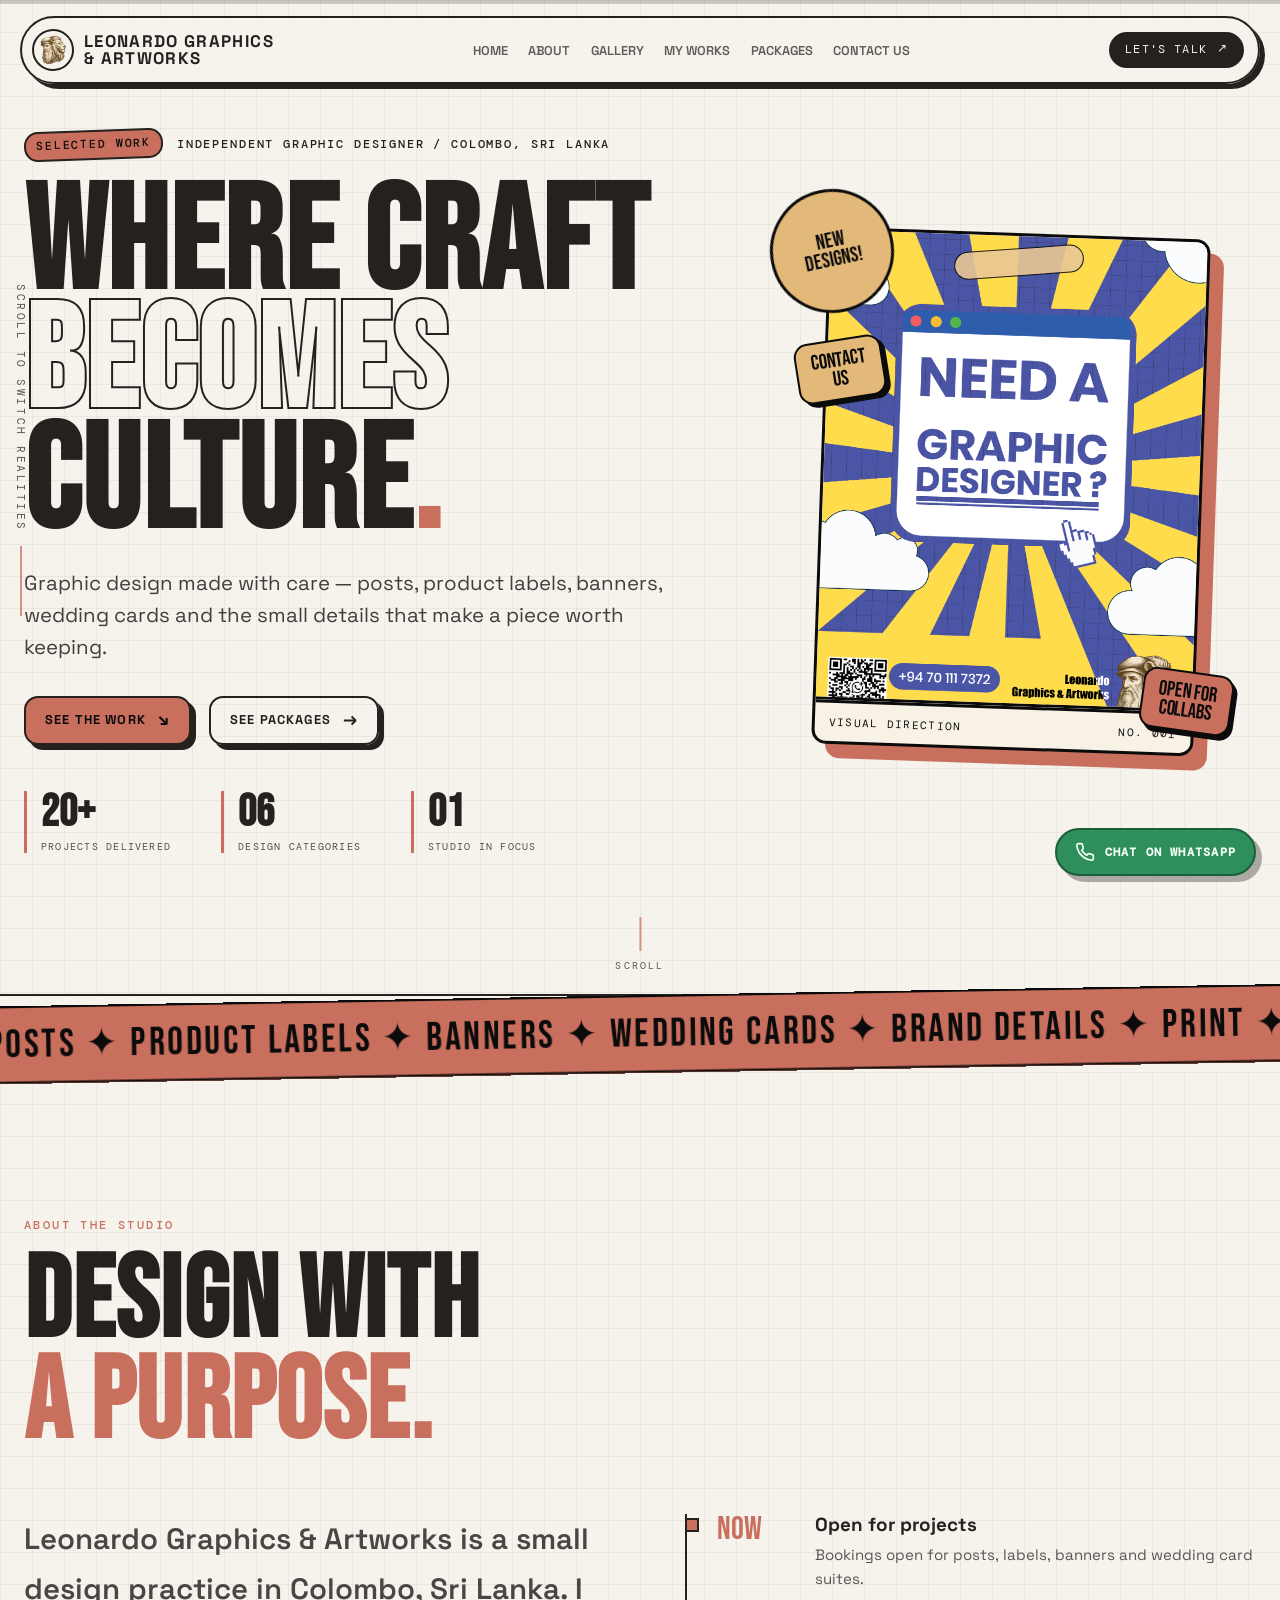
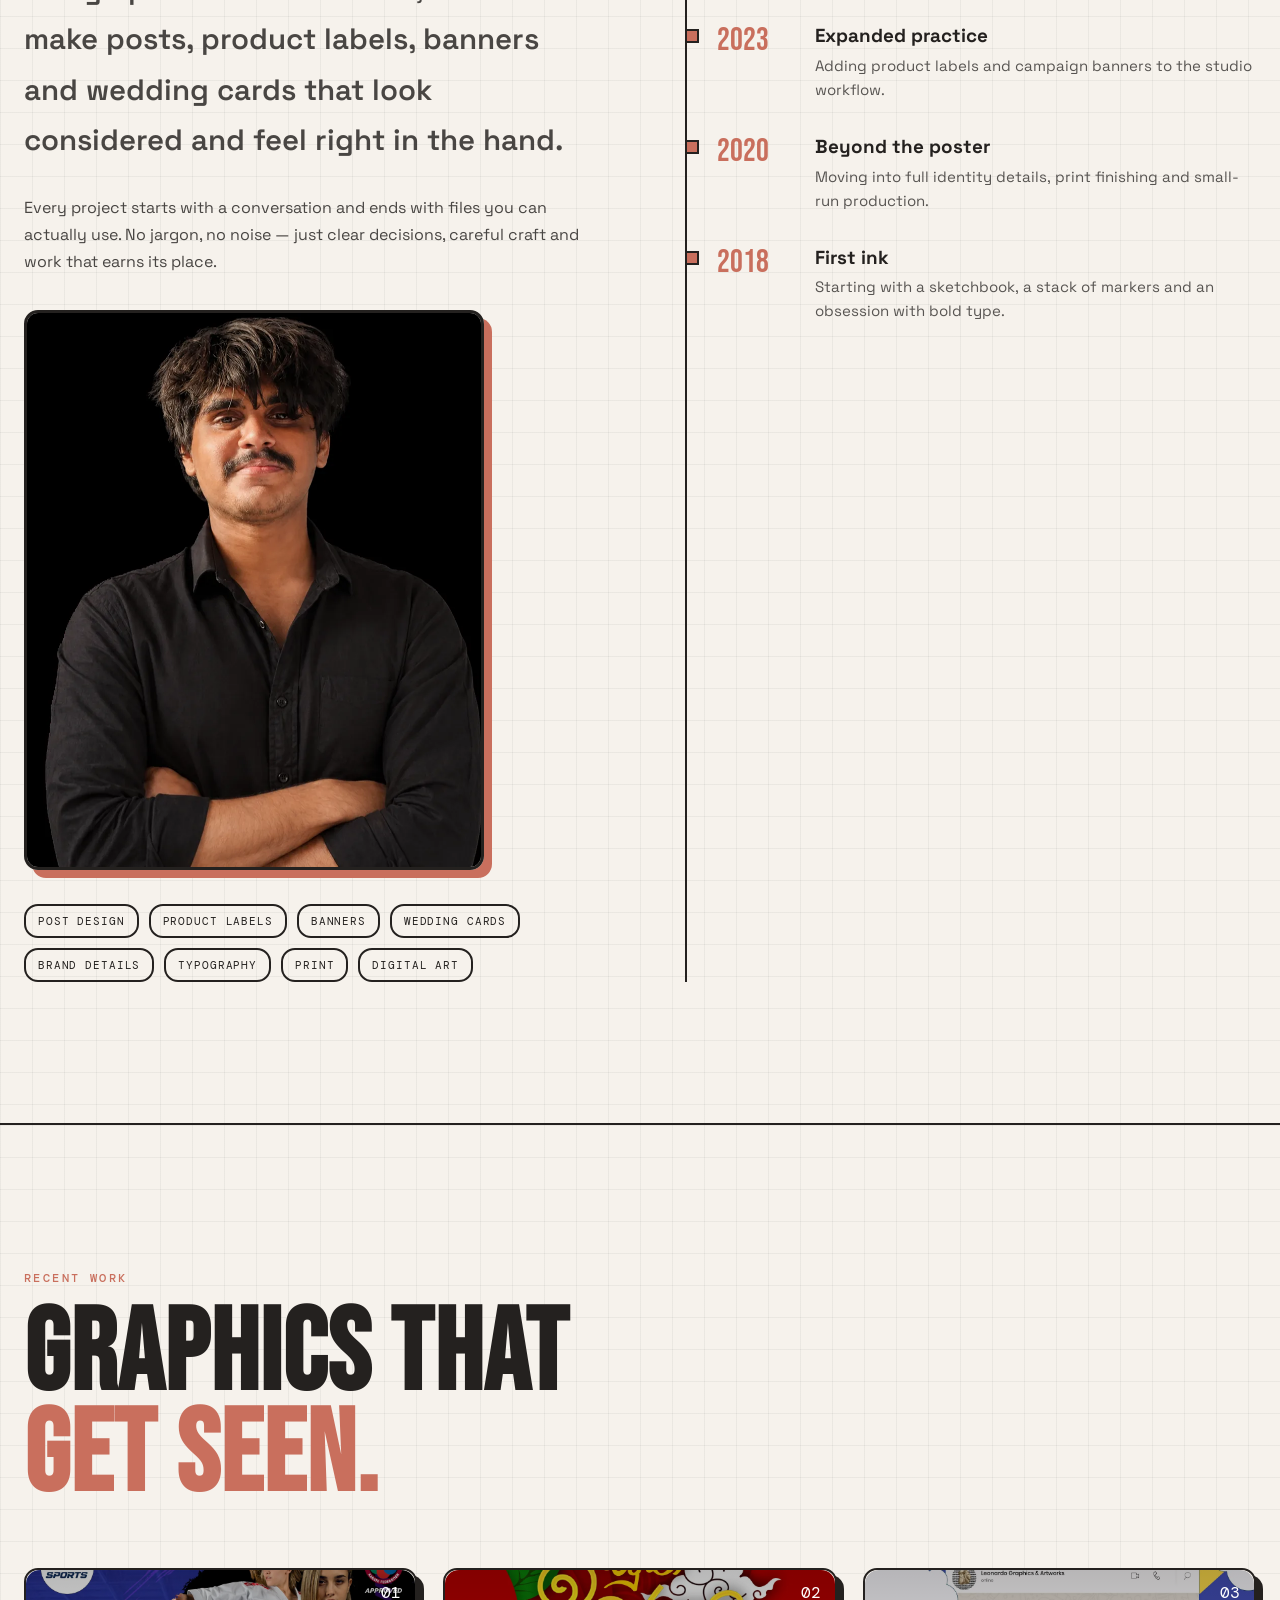
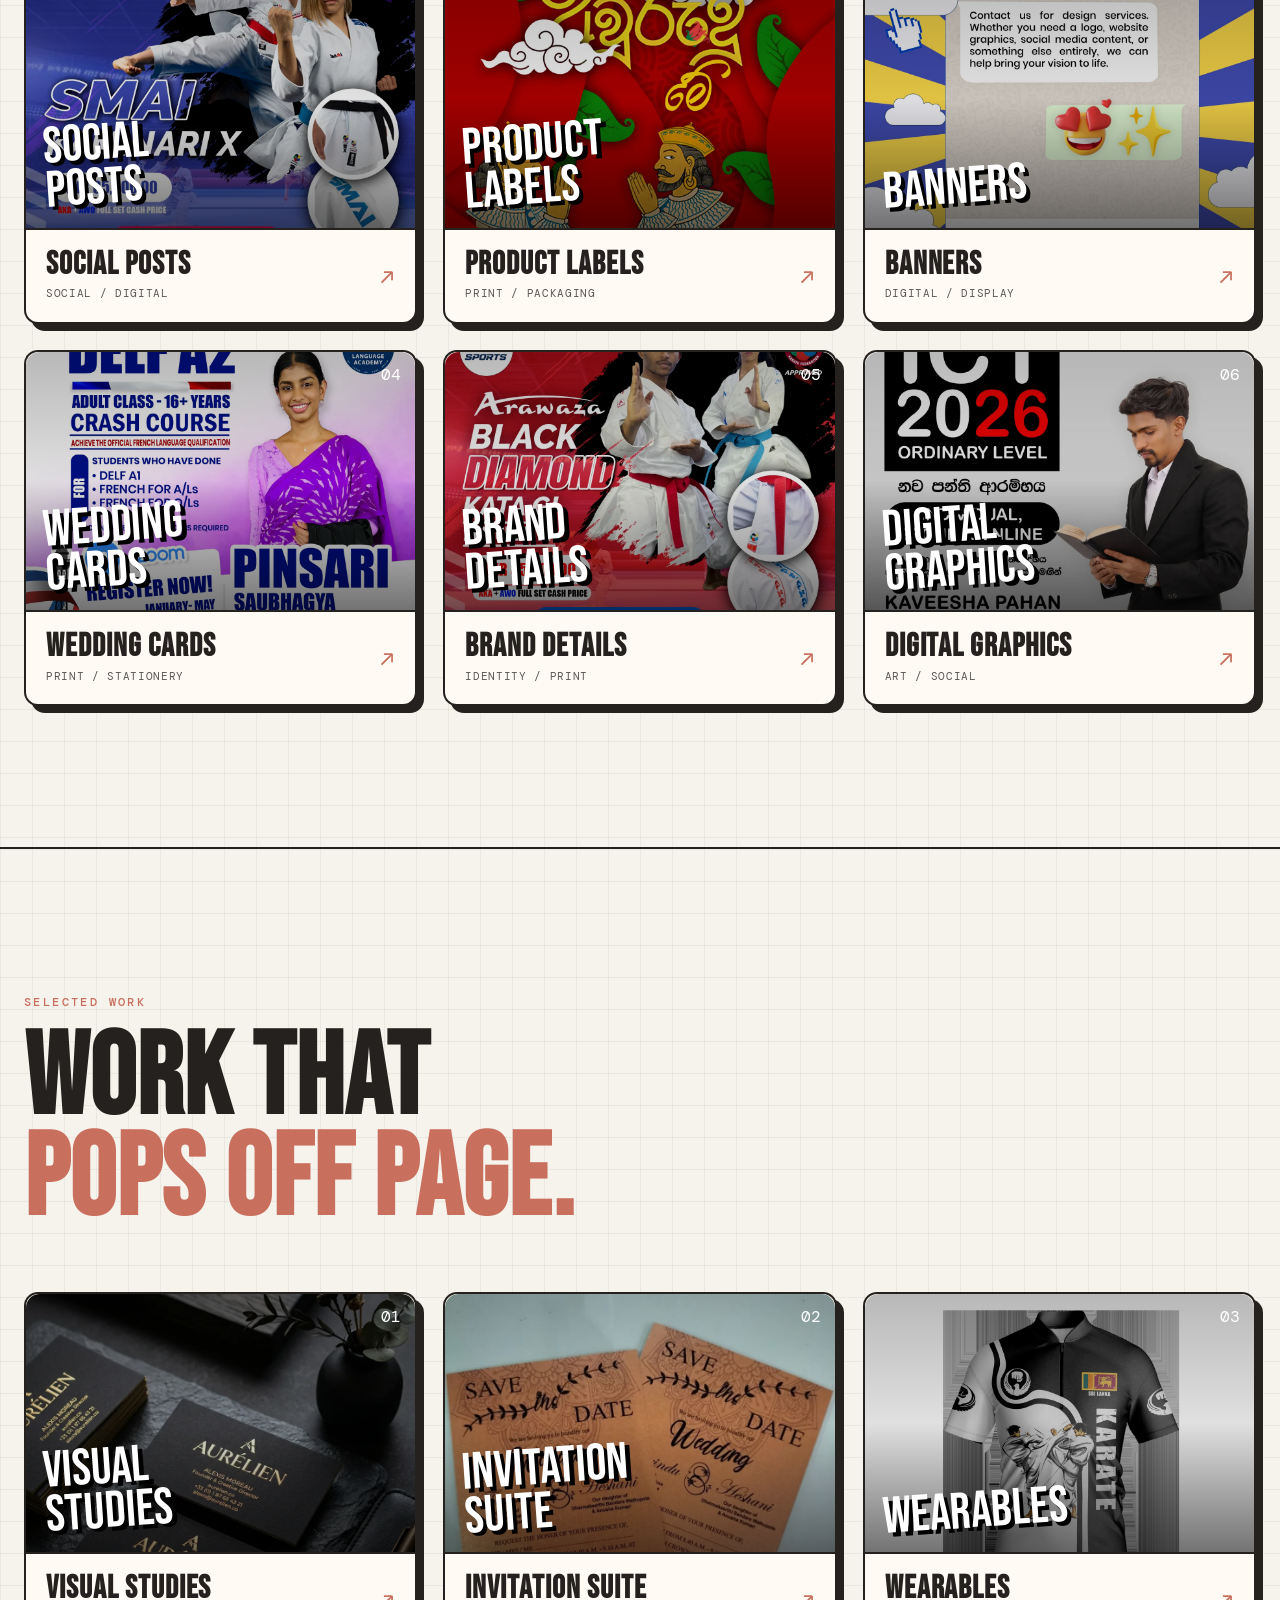
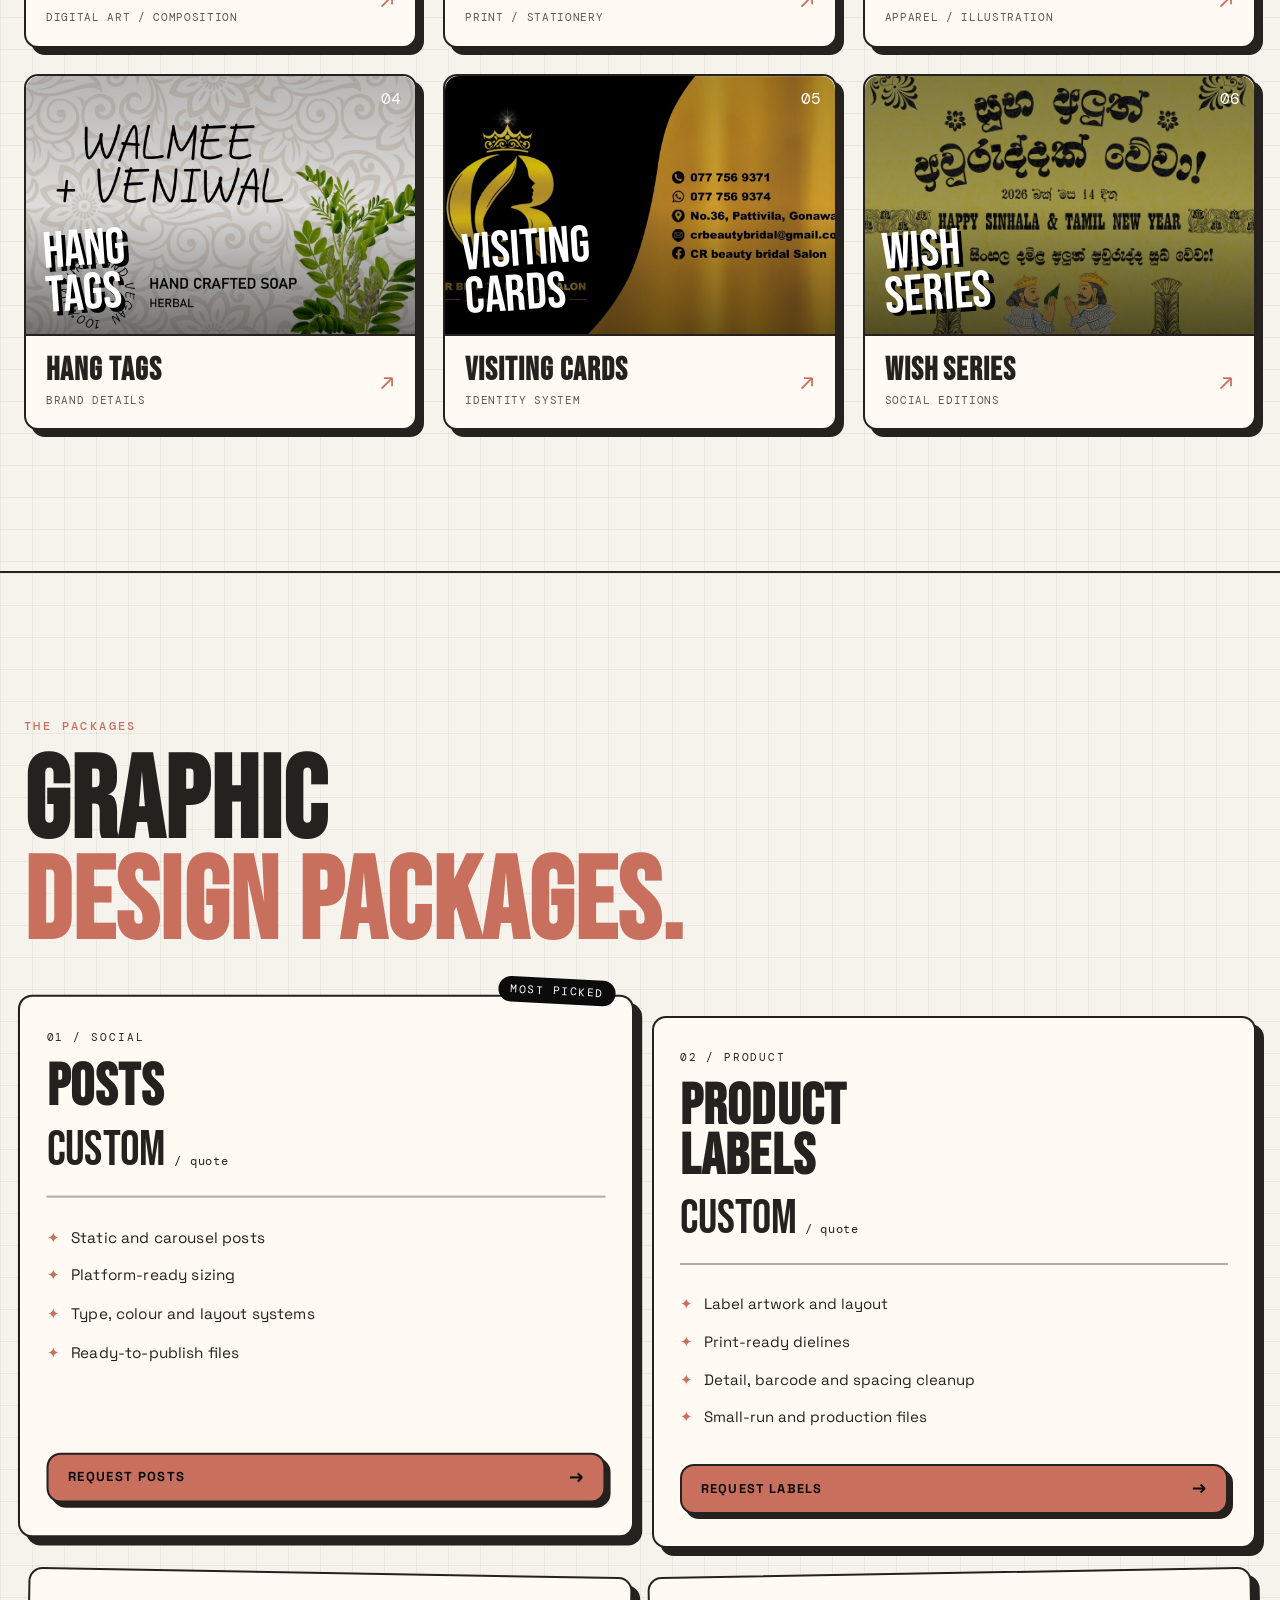
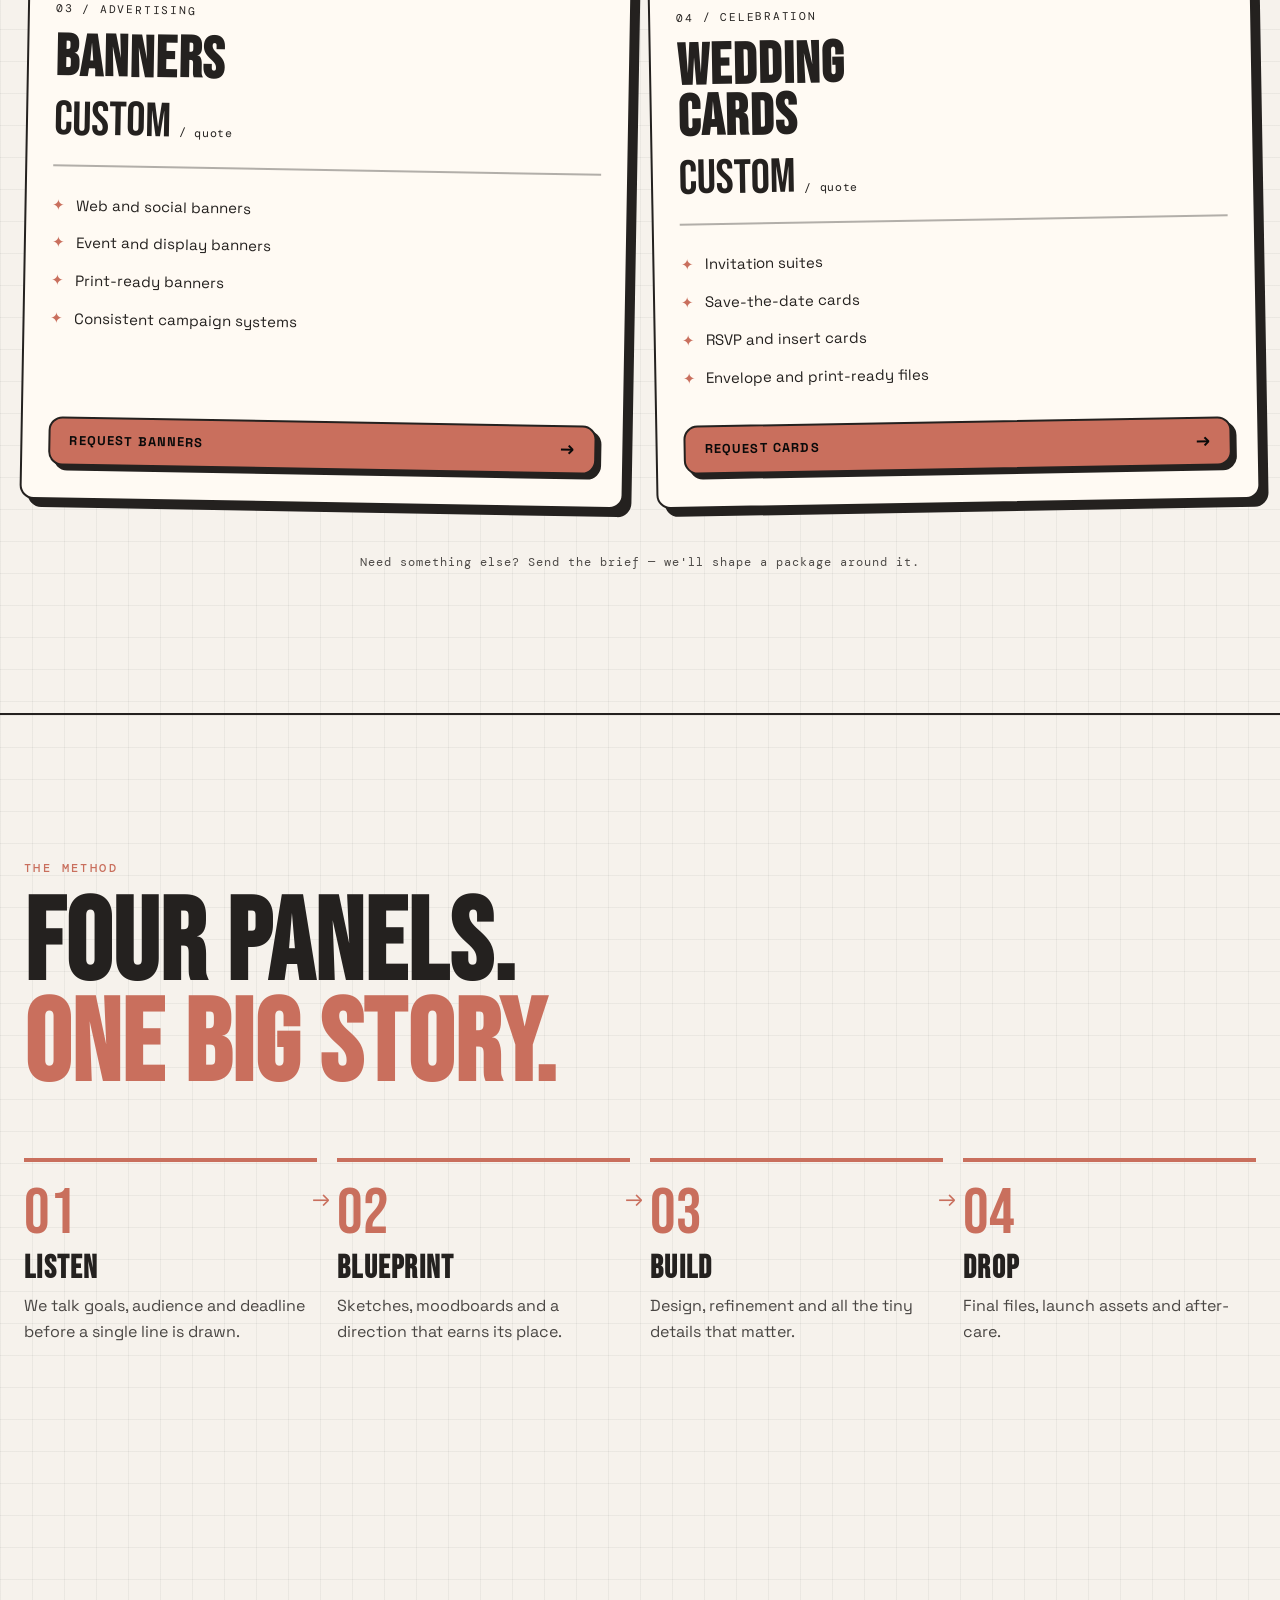
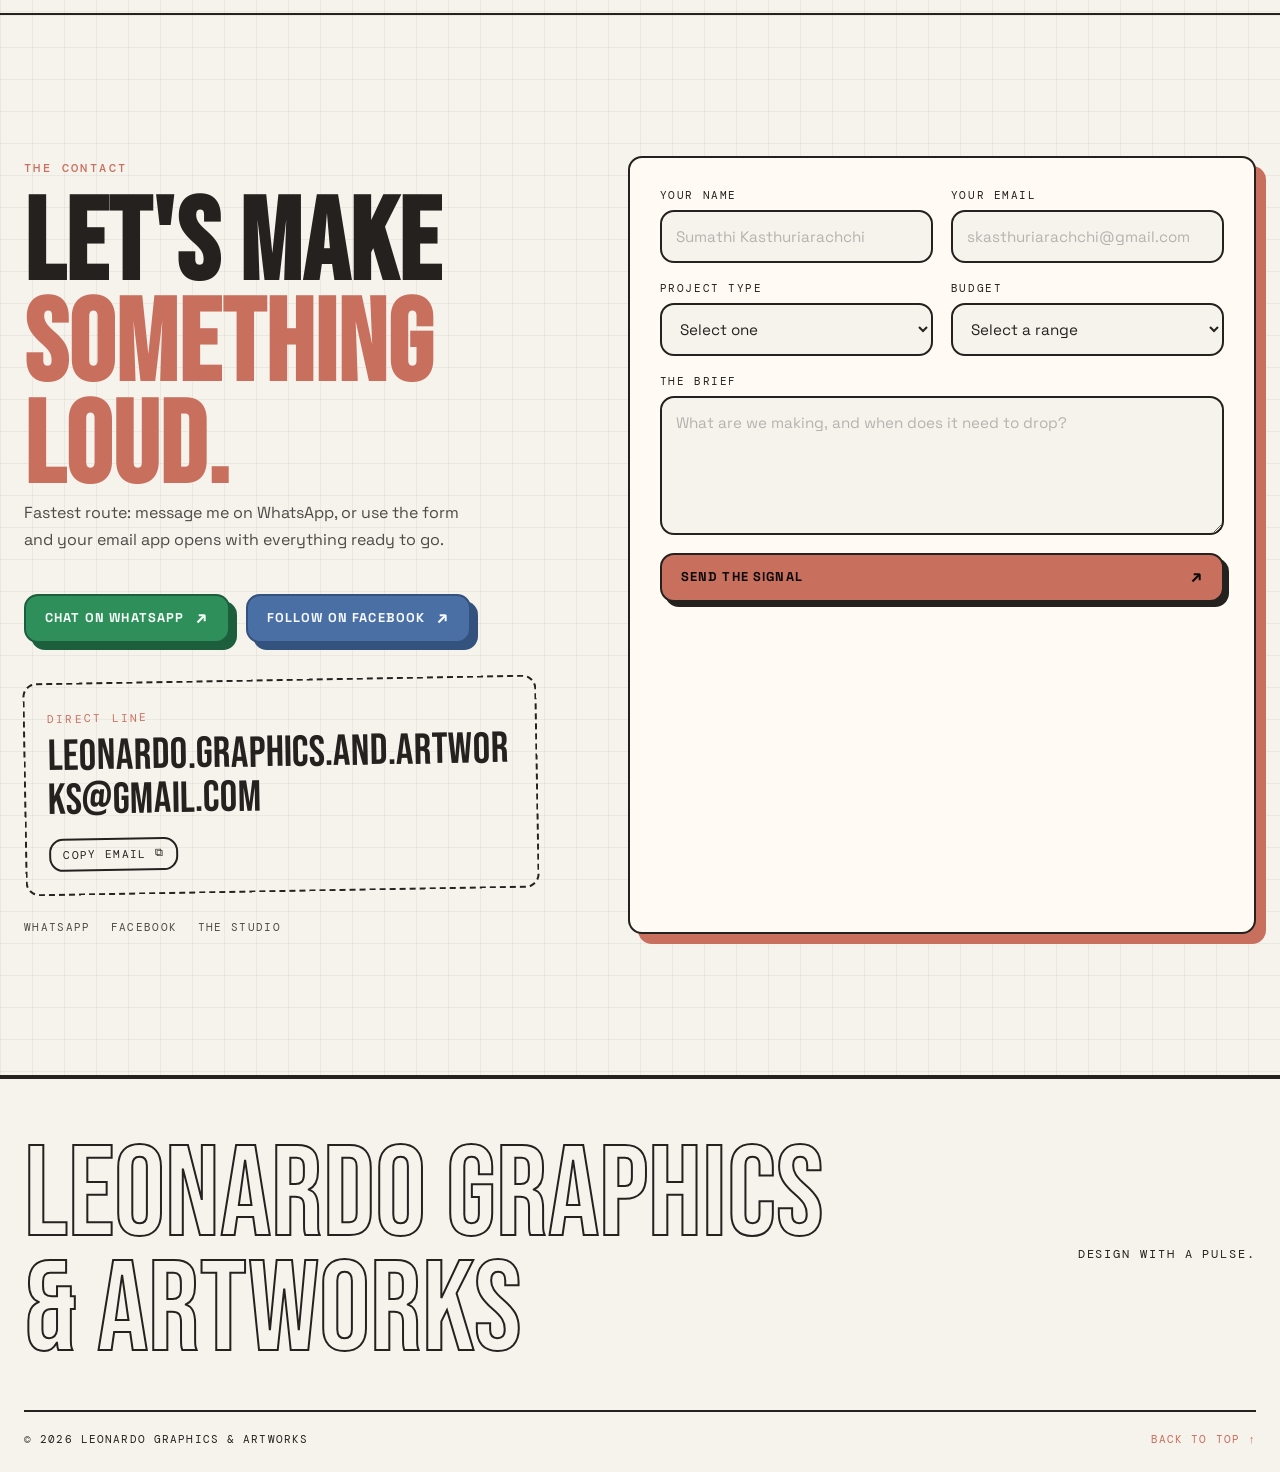
==== index.html @ 6182c51d "Update index.html" ====
<!doctype html>
<html lang="en" data-theme="red">
<head>
  <meta charset="utf-8">
  <meta name="viewport" content="width=device-width, initial-scale=1">
  <meta name="description" content="LEONARDO — graphic design work: posts, product labels, banners and wedding cards. See the work and ask about your project.">
  <meta name="theme-color" content="#f6f2ec">
  <title>Leonardo Graphics & Artworks</title>
  <link rel="icon" type="image/webp" href="assets/images/mark.webp">
  <link rel="preconnect" href="https://fonts.googleapis.com">
  <link rel="preconnect" href="https://fonts.gstatic.com" crossorigin>
  <link href="https://fonts.googleapis.com/css2?family=Bebas+Neue&family=DM+Mono:wght@400;500&family=Space+Grotesk:wght@400;500;600;700&display=swap" rel="stylesheet">
  <link rel="preload" as="image" href="assets/images/cover.webp">
  <link rel="stylesheet" href="css/template.css">
  <script src="js/main.js" defer></script>
</head>
<body>
  <div class="page-progress" aria-hidden="true"><span></span></div>

  <header class="nav" id="nav">
    <a class="logo" href="#home" aria-label="Leonardo Graphics home">
      <img class="logo-mark" src="assets/images/mark.webp" alt="" width="42" height="42">
      <span class="logo-text">LEONARDO GRAPHICS <br> & ARTWORKS</span>
    </a>
    <nav class="nav-links" id="nav-links" aria-label="Main navigation">
      <a href="#home" data-link="home">HOME</a>
      <a href="#letter" data-link="letter">ABOUT</a>
      <a href="#gallery" data-link="gallery">GALLERY</a>
      <a href="#work" data-link="work">MY WORKS</a>
      <a href="#packages" data-link="packages">PACKAGES</a>
      <a href="#contact" data-link="contact">CONTACT US</a>
    </nav>
    <a class="nav-cta" href="#contact">LET'S TALK <span>↗</span></a>
    <button class="menu-toggle" id="menu-toggle" type="button" aria-label="Open menu" aria-expanded="false" aria-controls="nav-links"><span></span><span></span></button>
  </header>

  <div class="side-rail" aria-hidden="true"><span>SCROLL TO SWITCH REALITIES</span><i></i></div>

  <main>
    <section class="chapter hero" id="home" data-theme="red" data-nav="home">
      <div class="hero-grid">
        <div class="hero-copy">
          <div class="eyebrow reveal">
            <span class="issue-tag">SELECTED WORK</span>
            <span>INDEPENDENT GRAPHIC DESIGNER / COLOMBO, SRI LANKA</span>
          </div>
          <h1 class="hero-title reveal" style="--delay: 80ms">
            <span>WHERE CRAFT</span>
            <span class="outline">BECOMES</span>
            <span>CULTURE<i class="dot">.</i></span>
          </h1>
          <p class="hero-sub reveal" style="--delay: 160ms">Graphic design made with care — posts, product labels, banners, wedding cards and the small details that make a piece worth keeping.</p>
          <div class="hero-actions reveal" style="--delay: 240ms">
            <a class="btn" href="#gallery">SEE THE WORK <span>↘</span></a>
            <a class="btn btn-ghost" href="#packages">SEE PACKAGES <span>→</span></a>
          </div>
          <div class="stats reveal" style="--delay: 320ms">
            <div><strong>20+</strong><span>PROJECTS DELIVERED</span></div>
            <div><strong>06</strong><span>DESIGN CATEGORIES</span></div>
            <div><strong>01</strong><span>STUDIO IN FOCUS</span></div>
          </div>
        </div>

        <div class="hero-visual reveal" style="--delay: 200ms">
          <div class="burst" aria-hidden="true">NEW<br>DESIGNS!</div>
          <div class="portrait-card">
            <div class="tape" aria-hidden="true"></div>
            <img class="portrait-img" src="assets/images/_myBanner.png" alt="Featured artwork from the Leonardo studio">
            <div class="portrait-caption"><span>VISUAL DIRECTION</span><span>NO. 001</span></div>
          </div>
          <div class="sticker sticker-one" aria-hidden="true">OPEN FOR<br>COLLABS</div>
          <div class="sticker sticker-two" aria-hidden="true">CONTACT<br>US</div>
        </div>
      </div>
      <a class="scroll-cue" href="#letter" aria-label="Scroll to the editor's letter"><span></span>SCROLL</a>
    </section>

    <div class="marquee" aria-hidden="true">
      <div class="marquee-track">
        <span>POSTS ✦ PRODUCT LABELS ✦ BANNERS ✦ WEDDING CARDS ✦ BRAND DETAILS ✦ PRINT ✦&nbsp;</span>
        <span>POSTS ✦ PRODUCT LABELS ✦ BANNERS ✦ WEDDING CARDS ✦ BRAND DETAILS ✦ PRINT ✦&nbsp;</span>
      </div>
    </div>

    <section class="chapter" id="letter" data-theme="violet" data-nav="letter">
      <div class="section-head reveal">
        <span class="chapter-no">ABOUT THE STUDIO</span>
        <h2>DESIGN WITH<br><em>A PURPOSE.</em></h2>
      </div>
      <div class="career-grid">
        <div class="story reveal">
          <p class="lead">Leonardo Graphics &amp; Artworks is a small design practice in Colombo, Sri Lanka. I make posts, product labels, banners and wedding cards that look considered and feel right in the hand.</p>
          <p>Every project starts with a conversation and ends with files you can actually use. No jargon, no noise — just clear decisions, careful craft and work that earns its place.</p>
          <img class="editor-image" src="assets/images/editor.webp" alt="Thilina, main designer at Leonardo Graphics &amp; Artworks" loading="lazy">
          <div class="skills" aria-label="Services">
            <span>POST DESIGN</span><span>PRODUCT LABELS</span><span>BANNERS</span><span>WEDDING CARDS</span><span>BRAND DETAILS</span><span>TYPOGRAPHY</span><span>PRINT</span><span>DIGITAL ART</span>
          </div>
        </div>
        <ol class="timeline reveal" style="--delay: 120ms">
          <li><span class="year">NOW</span><div><h3>Open for projects</h3><p>Bookings open for posts, labels, banners and wedding card suites.</p></div></li>
          <li><span class="year">2023</span><div><h3>Expanded practice</h3><p>Adding product labels and campaign banners to the studio workflow.</p></div></li>
          <li><span class="year">2020</span><div><h3>Beyond the poster</h3><p>Moving into full identity details, print finishing and small-run production.</p></div></li>
          <li><span class="year">2018</span><div><h3>First ink</h3><p>Starting with a sketchbook, a stack of markers and an obsession with bold type.</p></div></li>
        </ol>
      </div>
    </section>

    <section class="chapter" id="gallery" data-theme="blue" data-nav="gallery">
      <div class="section-head reveal">
        <span class="chapter-no">RECENT WORK</span>
        <h2>GRAPHICS THAT<br><em>GET SEEN.</em></h2>
      </div>
      <div class="work-grid journal-grid">
        <article class="work-card journal-card reveal" tabindex="0">
          <div class="work-art"><img src="assets/images/story-01.webp" alt="Social post design" loading="lazy"><span>SOCIAL<br>POSTS</span><i>01</i></div>
          <div class="work-info"><h3>Social Posts</h3><p>SOCIAL / DIGITAL</p><span class="arrow">↗</span></div>
        </article>
        <article class="work-card journal-card reveal" style="--delay: 60ms" tabindex="0">
          <div class="work-art"><img src="assets/images/story-02.webp" alt="Product label design" loading="lazy"><span>PRODUCT<br>LABELS</span><i>02</i></div>
          <div class="work-info"><h3>Product Labels</h3><p>PRINT / PACKAGING</p><span class="arrow">↗</span></div>
        </article>
        <article class="work-card journal-card reveal" style="--delay: 120ms" tabindex="0">
          <div class="work-art"><img src="assets/images/story-03.webp" alt="Banner design" loading="lazy"><span>BANNERS</span><i>03</i></div>
          <div class="work-info"><h3>Banners</h3><p>DIGITAL / DISPLAY</p><span class="arrow">↗</span></div>
        </article>
        <article class="work-card journal-card reveal" tabindex="0">
          <div class="work-art"><img src="assets/images/story-04.webp" alt="Wedding card design" loading="lazy"><span>WEDDING<br>CARDS</span><i>04</i></div>
          <div class="work-info"><h3>Wedding Cards</h3><p>PRINT / STATIONERY</p><span class="arrow">↗</span></div>
        </article>
        <article class="work-card journal-card reveal" style="--delay: 60ms" tabindex="0">
          <div class="work-art"><img src="assets/images/story-05.webp" alt="Brand detail design" loading="lazy"><span>BRAND<br>DETAILS</span><i>05</i></div>
          <div class="work-info"><h3>Brand Details</h3><p>IDENTITY / PRINT</p><span class="arrow">↗</span></div>
        </article>
        <article class="work-card journal-card reveal" style="--delay: 120ms" tabindex="0">
          <div class="work-art"><img src="assets/images/story-06.webp" alt="Digital graphic design" loading="lazy"><span>DIGITAL<br>GRAPHICS</span><i>06</i></div>
          <div class="work-info"><h3>Digital Graphics</h3><p>ART / SOCIAL</p><span class="arrow">↗</span></div>
        </article>
      </div>
    </section>

    <section class="chapter" id="work" data-theme="lime" data-nav="work">
      <div class="section-head reveal">
        <span class="chapter-no">SELECTED WORK</span>
        <h2>WORK THAT<br><em>POPS OFF PAGE.</em></h2>
      </div>
      <div class="work-grid">
        <article class="work-card reveal" tabindex="0">
          <div class="work-art"><img src="assets/images/gallery-01.webp" alt="Visual studies artwork" loading="lazy"><span>VISUAL<br>STUDIES</span><i>01</i></div>
          <div class="work-info"><h3>Visual Studies</h3><p>DIGITAL ART / COMPOSITION</p><span class="arrow">↗</span></div>
        </article>
        <article class="work-card reveal" style="--delay: 60ms" tabindex="0">
          <div class="work-art"><img src="assets/images/gallery-02.webp" alt="Invitation design" loading="lazy"><span>INVITATION<br>SUITE</span><i>02</i></div>
          <div class="work-info"><h3>Invitation Suite</h3><p>PRINT / STATIONERY</p><span class="arrow">↗</span></div>
        </article>
        <article class="work-card reveal" style="--delay: 120ms" tabindex="0">
          <div class="work-art"><img src="assets/images/gallery-03.webp" alt="T-shirt design" loading="lazy"><span>WEARABLES</span><i>03</i></div>
          <div class="work-info"><h3>Wearables</h3><p>APPAREL / ILLUSTRATION</p><span class="arrow">↗</span></div>
        </article>
        <article class="work-card reveal" tabindex="0">
          <div class="work-art"><img src="assets/images/gallery-04.webp" alt="Hang tag design" loading="lazy"><span>HANG<br>TAGS</span><i>04</i></div>
          <div class="work-info"><h3>Hang Tags</h3><p>BRAND DETAILS</p><span class="arrow">↗</span></div>
        </article>
        <article class="work-card reveal" style="--delay: 60ms" tabindex="0">
          <div class="work-art"><img src="assets/images/gallery-05.webp" alt="Visiting card design" loading="lazy"><span>VISITING<br>CARDS</span><i>05</i></div>
          <div class="work-info"><h3>Visiting Cards</h3><p>IDENTITY SYSTEM</p><span class="arrow">↗</span></div>
        </article>
        <article class="work-card reveal" style="--delay: 120ms" tabindex="0">
          <div class="work-art"><img src="assets/images/gallery-06.webp" alt="Wish series poster design" loading="lazy"><span>WISH<br>SERIES</span><i>06</i></div>
          <div class="work-info"><h3>Wish Series</h3><p>SOCIAL EDITIONS</p><span class="arrow">↗</span></div>
        </article>
      </div>
    </section>

    <section class="chapter" id="packages" data-theme="orange" data-nav="packages">
      <div class="section-head reveal">
        <span class="chapter-no">THE PACKAGES</span>
        <h2>GRAPHIC<br><em>DESIGN PACKAGES.</em></h2>
      </div>
      <div class="packages-grid">
        <article class="package featured reveal">
          <span class="ribbon">MOST PICKED</span>
          <span class="package-no">01 / SOCIAL</span>
          <h3>Posts</h3>
          <p class="price">CUSTOM<span>/ quote</span></p>
          <div class="package-line"></div>
          <ul><li>Static and carousel posts</li><li>Platform-ready sizing</li><li>Type, colour and layout systems</li><li>Ready-to-publish files</li></ul>
          <a class="btn btn-full" href="#contact">REQUEST POSTS <span>→</span></a>
        </article>
        <article class="package reveal" style="--delay: 100ms">
          <span class="package-no">02 / PRODUCT</span>
          <h3>Product<br>Labels</h3>
          <p class="price">CUSTOM<span>/ quote</span></p>
          <div class="package-line"></div>
          <ul><li>Label artwork and layout</li><li>Print-ready dielines</li><li>Detail, barcode and spacing cleanup</li><li>Small-run and production files</li></ul>
          <a class="btn btn-full" href="#contact">REQUEST LABELS <span>→</span></a>
        </article>
        <article class="package reveal" style="--delay: 200ms">
          <span class="package-no">03 / ADVERTISING</span>
          <h3>Banners</h3>
          <p class="price">CUSTOM<span>/ quote</span></p>
          <div class="package-line"></div>
          <ul><li>Web and social banners</li><li>Event and display banners</li><li>Print-ready banners</li><li>Consistent campaign systems</li></ul>
          <a class="btn btn-full" href="#contact">REQUEST BANNERS <span>→</span></a>
        </article>
        <article class="package reveal" style="--delay: 300ms">
          <span class="package-no">04 / CELEBRATION</span>
          <h3>Wedding<br>Cards</h3>
          <p class="price">CUSTOM<span>/ quote</span></p>
          <div class="package-line"></div>
          <ul><li>Invitation suites</li><li>Save-the-date cards</li><li>RSVP and insert cards</li><li>Envelope and print-ready files</li></ul>
          <a class="btn btn-full" href="#contact">REQUEST CARDS <span>→</span></a>
        </article>
      </div>
      <p class="packages-note reveal">Need something else? Send the brief — we'll shape a package around it.</p>
    </section>

    <section class="chapter process" data-theme="black" data-nav="process">
      <div class="section-head reveal">
        <span class="chapter-no">THE METHOD</span>
        <h2>FOUR PANELS.<br><em>ONE BIG STORY.</em></h2>
      </div>
      <div class="process-steps">
        <div class="step reveal"><span>01</span><h3>LISTEN</h3><p>We talk goals, audience and deadline before a single line is drawn.</p></div>
        <div class="step reveal" style="--delay: 80ms"><span>02</span><h3>BLUEPRINT</h3><p>Sketches, moodboards and a direction that earns its place.</p></div>
        <div class="step reveal" style="--delay: 160ms"><span>03</span><h3>BUILD</h3><p>Design, refinement and all the tiny details that matter.</p></div>
        <div class="step reveal" style="--delay: 240ms"><span>04</span><h3>DROP</h3><p>Final files, launch assets and after-care.</p></div>
      </div>
    </section>

    <section class="chapter contact" id="contact" data-theme="red" data-nav="contact">
      <div class="contact-grid">
        <div class="contact-copy reveal">
          <span class="chapter-no">THE CONTACT</span>
          <h2>LET'S MAKE<br><em>SOMETHING LOUD.</em></h2>
          <p>Fastest route: message me on WhatsApp, or use the form and your email app opens with everything ready to go.</p>
          <div class="contact-buttons">
            <a class="btn whatsapp-cta" href="https://wa.me/94701117372?text=Hi%20Leonardo%2C%20I%27d%20like%20to%20discuss%20a%20design%20project." target="_blank" rel="noopener">CHAT ON WHATSAPP <span>↗</span></a>
            <a class="btn facebook-cta" href="https://www.facebook.com/profile.php?id=61586692315876" target="_blank" rel="noopener">FOLLOW ON FACEBOOK <span>↗</span></a>
          </div>
          <div class="direct-card">
            <span class="direct-label">DIRECT LINE</span>
            <a id="contactEmail" href="mailto:leonardo.graphics.and.artworks@gmail.com">leonardo.graphics.and.artworks@gmail.com</a>
            <button class="copy-btn" type="button" data-copy="contactEmail">COPY EMAIL <span>⧉</span></button>
          </div>
          <div class="social-row">
            <a href="https://wa.me/94701117372" target="_blank" rel="noopener">WHATSAPP</a>
            <a href="https://www.facebook.com/profile.php?id=61586692315876" target="_blank" rel="noopener">FACEBOOK</a>
            <a href="studio.html">THE STUDIO</a>
          </div>
        </div>

        <form class="contact-form reveal" style="--delay: 120ms" id="contactForm">
          <div class="form-row">
            <label>YOUR NAME<input type="text" name="name" placeholder="Sumathi Kasthuriarachchi" required></label>
            <label>YOUR EMAIL<input type="email" name="email" placeholder="skasthuriarachchi@gmail.com" required></label>
          </div>
          <div class="form-row">
            <label>PROJECT TYPE
              <select name="project" required>
                <option value="" disabled selected>Select one</option>
                <option>Post Design</option>
                <option>Product Label Design</option>
                <option>Logo Design</option>
                <option>Wedding Card Design</option>
                <option>Or Something else</option>
              </select>
            </label>
            <label>BUDGET
              <select name="budget" required>
                <option value="" disabled selected>Select a range</option>
                <option>Under Rs.750</option>
                <option>Rs.750 — Rs.1,000</option>
                <option>Rs.1,000 — Rs.3,500</option>
                <option>Rs.3,500+</option>
              </select>
            </label>
          </div>
          <label>THE BRIEF<textarea name="message" rows="5" placeholder="What are we making, and when does it need to drop?" required></textarea></label>
          <button class="btn btn-send" type="submit">SEND THE SIGNAL <span>↗</span></button>
          <p class="form-status" id="formStatus" role="status" aria-live="polite"></p>
        </form>
      </div>
    </section>
  </main>

  <footer class="footer">
    <div class="footer-top"><span>LEONARDO GRAPHICS<br> & ARTWORKS</span><span>DESIGN WITH A PULSE.</span></div>
    <div class="footer-bottom"><span>© <span id="year">2026</span> LEONARDO GRAPHICS &amp; ARTWORKS</span><a href="#home">BACK TO TOP ↑</a></div>
  </footer>

  <a class="whatsapp-float" href="https://wa.me/94701117372?text=Hi%20Leonardo%2C%20I%27d%20like%20to%20discuss%20a%20design%20project." target="_blank" rel="noopener" aria-label="Chat on WhatsApp">
    <svg viewBox="0 0 24 24" aria-hidden="true"><path d="M22 16.92v3a2 2 0 0 1-2.18 2 19.8 19.8 0 0 1-8.63-3.07 19.5 19.5 0 0 1-6-6A19.8 19.8 0 0 1 2.12 4.18 2 2 0 0 1 4.11 2h3a2 2 0 0 1 2 1.72c.13.96.37 1.9.72 2.81a2 2 0 0 1-.45 2.11L8.09 9.91a16 16 0 0 0 6 6l1.27-1.27a2 2 0 0 1 2.11-.45c.91.35 1.85.59 2.81.72A2 2 0 0 1 22 16.92z"/></svg>
    <span>CHAT ON WHATSAPP</span>
  </a>

</body>
</html>
---- css/template.css ----
*, *::before, *::after { box-sizing: border-box; }

:root {
  --display-font: "Bebas Neue", Impact, "Arial Narrow", sans-serif;
  --body-font: "Space Grotesk", Arial, sans-serif;
  --mono-font: "DM Mono", "Courier New", monospace;
  --radius: 14px;
}

html[data-theme="red"] { --bg: #f6f2ec; --ink: #24211f; --accent: #c96f5d; --accent-2: #e3b97a; --panel: #fffaf3; --line: #24211f; }
html[data-theme="violet"] { --bg: #26202f; --ink: #f4eef5; --accent: #c6a9dd; --accent-2: #e6a8b4; --panel: #332b3d; --line: #e9dff0; }
html[data-theme="blue"] { --bg: #14243a; --ink: #eef4fa; --accent: #86b6d4; --accent-2: #d7a8a0; --panel: #1d3049; --line: #d6e6f2; }
html[data-theme="lime"] { --bg: #e8eddf; --ink: #243027; --accent: #7d9a6a; --accent-2: #d2a679; --panel: #f7f8ef; --line: #243027; }
html[data-theme="orange"] { --bg: #ebd9c7; --ink: #2c251f; --accent: #b87352; --accent-2: #b8c39f; --panel: #f7ecdf; --line: #2c251f; }
html[data-theme="black"] { --bg: #161616; --ink: #f3eee5; --accent: #d0ad6d; --accent-2: #8fb8ad; --panel: #212121; --line: #e6ded2; }

html { scroll-behavior: smooth; scroll-padding-top: 100px; }

body {
  margin: 0;
  overflow-x: hidden;
  background: var(--bg);
  color: var(--ink);
  font-family: var(--body-font);
  font-kerning: normal;
  font-optical-sizing: auto;
  transition: background-color 0.75s ease, color 0.75s ease;
}

::selection { background: var(--accent); color: #0a0a0a; }
a { color: inherit; text-decoration: none; }
button, input, select, textarea { font: inherit; }
img { max-width: 100%; display: block; }
h1, h2, h3, p, ol, ul { margin-top: 0; }
h1, h2, h3 { text-wrap: balance; }
p { line-height: 1.65; }
.btn, .nav-cta, .copy-btn, .issue-tag, .sticker, .ribbon { line-height: 1; }
.btn span, .nav-cta span, .copy-btn span { display: inline-grid; place-items: center; transform: translateY(-1px); }
.logo { line-height: 1; }
.logo-text { display: inline-flex; align-items: flex-start; line-height: 1; }
.logo-text sup { margin-left: 2px; transform: translateY(-2px); }
.nav-links a { display: inline-flex; align-items: center; }
.stats strong, .price, .year, .step > span, .footer-top span:first-child, .article-title, .section-head h2, .contact-copy h2 { font-variant-numeric: tabular-nums; }

:focus-visible { outline: 3px solid var(--accent); outline-offset: 3px; }

.page-progress { position: fixed; inset: 0 0 auto; height: 4px; z-index: 10000; background: rgba(0, 0, 0, 0.18); }
.page-progress span { display: block; width: 0; height: 100%; background: var(--accent); transition: background-color 0.6s ease; }

.nav {
  position: fixed;
  top: 16px;
  left: 50%;
  transform: translateX(-50%);
  width: min(1240px, calc(100% - 32px));
  height: 68px;
  z-index: 9000;
  display: flex;
  align-items: center;
  justify-content: space-between;
  gap: 18px;
  padding: 0 14px 0 10px;
  border: 2px solid var(--ink);
  background: var(--bg);
  background: color-mix(in srgb, var(--bg) 88%, transparent);
  backdrop-filter: blur(14px);
  box-shadow: 5px 5px 0 var(--ink);
  transition: background-color 0.7s ease, border-color 0.7s ease, box-shadow 0.7s ease, transform 0.4s ease;
}
.nav.is-scrolled { transform: translateX(-50%) translateY(-3px) scale(0.985); }

.logo { display: flex; align-items: center; gap: 10px; flex: 0 0 auto; }
.logo-mark {
  width: 42px;
  height: 42px;
  flex: 0 0 auto;
  object-fit: cover;
  border: 2px solid var(--ink);
  border-radius: 50%;
  transform: rotate(-7deg);
  transition: transform 0.3s ease, border-color 0.6s ease;
}
.logo:hover .logo-mark { transform: rotate(0deg); }
.logo-text { font-weight: 700; font-size: 1.05rem; letter-spacing: 0.08em; }
.logo-text sup { font-size: 0.5rem; }

.nav-links { display: flex; align-items: center; gap: clamp(10px, 1.6vw, 24px); font-size: 0.8rem; font-weight: 600; }
.nav-links a { position: relative; padding: 6px 0; opacity: 0.72; transition: opacity 0.25s ease; }
.nav-links a::after { content: ""; position: absolute; left: 0; bottom: 0; width: 0; height: 3px; background: var(--accent); transition: width 0.25s ease, background-color 0.5s ease; }
.nav-links a:hover, .nav-links a.is-active { opacity: 1; }
.nav-links a:hover::after, .nav-links a.is-active::after { width: 100%; }

.nav-cta {
  display: inline-flex;
  align-items: center;
  gap: 10px;
  padding: 10px 14px;
  border: 2px solid var(--ink);
  background: var(--ink);
  color: var(--bg);
  font-family: var(--mono-font);
  font-size: 0.72rem;
  letter-spacing: 0.1em;
  transition: background-color 0.5s ease, color 0.5s ease, transform 0.25s ease;
}
.nav-cta:hover { background: var(--accent); color: #0b0b0b; transform: rotate(-2deg); }
.menu-toggle { display: none; flex-direction: column; justify-content: center; gap: 6px; width: 40px; height: 40px; border: 2px solid var(--ink); background: transparent; cursor: pointer; }
.menu-toggle span { display: block; width: 20px; height: 2px; margin: 0 auto; background: var(--ink); transition: transform 0.3s ease; }
.nav-open .menu-toggle span:first-child { transform: translateY(4px) rotate(45deg); }
.nav-open .menu-toggle span:last-child { transform: translateY(-4px) rotate(-45deg); }

.side-rail {
  position: fixed;
  left: 14px;
  top: 50%;
  z-index: 80;
  transform: translateY(-50%);
  writing-mode: vertical-rl;
  display: flex;
  align-items: center;
  gap: 14px;
  font-family: var(--mono-font);
  font-size: 0.66rem;
  letter-spacing: 0.24em;
  opacity: 0.75;
}
.side-rail i { width: 2px; height: 70px; background: var(--accent); }

.chapter {
  position: relative;
  isolation: isolate;
  min-height: 100vh;
  padding: clamp(100px, 11vw, 160px) 24px;
  background-color: var(--bg);
  background-image:
    linear-gradient(to right, color-mix(in srgb, var(--ink) 5%, transparent) 1px, transparent 1px),
    linear-gradient(to bottom, color-mix(in srgb, var(--ink) 5%, transparent) 1px, transparent 1px);
  background-size: 32px 32px;
  color: var(--ink);
  border-bottom: 2px solid var(--line);
  overflow: hidden;
  transition: background-color 0.75s ease, color 0.75s ease, border-color 0.75s ease;
}
.hero { display: flex; align-items: center; min-height: 100vh; padding-top: 130px; }
.hero-grid {
  position: relative;
  z-index: 1;
  width: min(1240px, 100%);
  margin: auto;
  display: grid;
  grid-template-columns: 1.15fr 0.85fr;
  gap: clamp(36px, 6vw, 90px);
  align-items: center;
}

.eyebrow { display: flex; flex-wrap: wrap; align-items: center; gap: 14px; font-family: var(--mono-font); font-size: 0.72rem; letter-spacing: 0.16em; font-weight: 500; }
.issue-tag { padding: 7px 10px; background: var(--accent); color: #0b0b0b; border: 2px solid var(--ink); transform: rotate(-2deg); }

.hero-title { margin: 26px 0 24px; font-family: var(--display-font); font-size: clamp(5rem, 11.4vw, 11rem); line-height: 0.82; letter-spacing: 0.01em; text-transform: uppercase; }
.hero-title span { display: block; animation: heroIn 0.8s cubic-bezier(0.2, 0.8, 0.2, 1) both; transform-origin: left bottom; }
.hero-title span:nth-child(2) { animation-delay: 0.1s; }
.hero-title span:nth-child(3) { animation-delay: 0.2s; }
.hero-title .outline { color: transparent; -webkit-text-stroke: 2px var(--ink); }
@supports not (-webkit-text-stroke: 1px black) {
  .hero-title .outline, .footer-top span:first-child { color: var(--ink); }
}
.hero-title .dot { color: var(--accent); font-style: normal; -webkit-text-stroke: 0; }

.hero-sub { max-width: 55ch; font-size: clamp(1rem, 1.6vw, 1.3rem); line-height: 1.55; opacity: 0.86; }
.hero-actions { display: flex; flex-wrap: wrap; gap: 18px; margin: 32px 0 46px; }

.btn {
  display: inline-flex;
  align-items: center;
  justify-content: center;
  gap: 12px;
  padding: 14px 19px;
  border: 2px solid var(--ink);
  background: var(--accent);
  color: #0a0a0a;
  box-shadow: 5px 5px 0 var(--ink);
  font-size: 0.8rem;
  font-weight: 700;
  letter-spacing: 0.09em;
  cursor: pointer;
  transition: transform 0.25s ease, box-shadow 0.25s ease, background-color 0.6s ease, border-color 0.6s ease;
}
.btn:hover { transform: translate(-3px, -3px); box-shadow: 8px 8px 0 var(--ink); }
.btn span { font-size: 1.1rem; }
.btn-ghost { background: transparent; color: var(--ink); }

.stats { display: flex; flex-wrap: wrap; gap: clamp(20px, 4vw, 50px); }
.stats div { display: flex; flex-direction: column; gap: 4px; padding-left: 14px; border-left: 3px solid var(--accent); }
.stats strong { font-family: var(--display-font); font-size: 2.8rem; line-height: 1; }
.stats span { font-family: var(--mono-font); font-size: 0.64rem; letter-spacing: 0.12em; opacity: 0.78; }

.hero-visual { position: relative; justify-self: center; width: min(100%, 430px); padding: 24px; }
.portrait-card { position: relative; border: 3px solid #0b0b0b; background: #f8f1e5; color: #0b0b0b; box-shadow: 14px 14px 0 var(--accent); transform: rotate(2deg); overflow: hidden; animation: cardFloat 6s ease-in-out infinite; }
.tape { position: absolute; top: 12px; left: 50%; z-index: 4; width: 130px; height: 28px; background: color-mix(in srgb, var(--accent-2) 80%, white); border: 1px solid #0b0b0b; transform: translateX(-50%) rotate(-6deg); opacity: 0.9; }
.portrait-img { width: 100%; aspect-ratio: 4 / 5; object-fit: cover; background: #111; border-bottom: 3px solid #0b0b0b; }
.portrait-caption { display: flex; justify-content: space-between; gap: 12px; padding: 12px 14px; border-top: 3px solid #0b0b0b; font-family: var(--mono-font); font-size: 0.68rem; letter-spacing: 0.12em; }

.burst {
  position: absolute;
  top: -20px;
  left: -26px;
  z-index: 6;
  width: 124px;
  height: 124px;
  display: grid;
  place-items: center;
  text-align: center;
  background: var(--accent-2);
  color: #0b0b0b;
  border: 3px solid #0b0b0b;
  clip-path: polygon(50% 0%, 61% 19%, 82% 10%, 80% 33%, 100% 40%, 82% 54%, 95% 74%, 71% 73%, 65% 100%, 48% 81%, 27% 96%, 28% 72%, 4% 68%, 20% 49%, 2% 34%, 26% 29%, 24% 7%, 44% 18%);
  font-family: var(--display-font);
  font-size: 1.3rem;
  line-height: 0.9;
  transform: rotate(-12deg);
  animation: burstPulse 2.6s ease-in-out infinite;
}
.sticker { position: absolute; z-index: 5; padding: 10px 14px; border: 2px solid #0b0b0b; background: var(--accent); color: #0b0b0b; font-family: var(--display-font); font-size: 1.3rem; line-height: 0.9; text-align: center; box-shadow: 4px 4px 0 #0b0b0b; }
.sticker-one { right: -6px; bottom: 42px; transform: rotate(8deg); animation: stickerFloat 4s ease-in-out infinite; }
.sticker-two { left: 0; top: 130px; background: var(--accent-2); transform: rotate(-9deg); animation: stickerFloatTwo 4.6s ease-in-out infinite; }

.scroll-cue { position: absolute; left: 50%; bottom: 22px; z-index: 2; transform: translateX(-50%); display: flex; flex-direction: column; align-items: center; gap: 8px; font-family: var(--mono-font); font-size: 0.62rem; letter-spacing: 0.22em; opacity: 0.72; }
.scroll-cue span { display: block; width: 2px; height: 34px; background: var(--accent); animation: scrollLine 1.8s ease-in-out infinite; }

.marquee { position: relative; z-index: 3; overflow: hidden; padding: 12px 0; background: var(--accent); color: #0b0b0b; border-block: 2px solid #0b0b0b; font-family: var(--display-font); font-size: clamp(1.5rem, 3vw, 2.5rem); letter-spacing: 0.08em; transform: rotate(-1deg) scale(1.02); transition: background-color 0.7s ease; }
.marquee-track { display: flex; width: max-content; animation: marquee 24s linear infinite; }
.marquee-track span { white-space: nowrap; }

.section-head { position: relative; z-index: 1; width: min(1240px, 100%); margin: 0 auto 60px; }
.chapter-no { font-family: var(--mono-font); font-size: 0.75rem; letter-spacing: 0.2em; color: var(--accent); font-weight: 500; }
.section-head h2, .contact-copy h2 { margin: 18px 0 0; font-family: var(--display-font); font-size: clamp(3.6rem, 9vw, 8.5rem); line-height: 0.88; letter-spacing: 0.01em; text-transform: uppercase; }
.section-head em, .contact-copy em { font-style: normal; color: var(--accent); transition: color 0.6s ease; }

.career-grid { position: relative; z-index: 1; width: min(1240px, 100%); margin: auto; display: grid; grid-template-columns: 1fr 1fr; gap: clamp(40px, 7vw, 90px); }
.lead { margin-top: 0; font-size: clamp(1.35rem, 2.3vw, 2.1rem); font-weight: 600; line-height: 1.25; }
.story p { max-width: 58ch; line-height: 1.7; opacity: 0.82; }
.editor-image { width: min(100%, 460px); margin: 34px 0; border: 3px solid var(--line); box-shadow: 8px 8px 0 var(--accent); }
.skills { display: flex; flex-wrap: wrap; gap: 10px; margin-top: 34px; }
.skills span { padding: 8px 12px; border: 2px solid var(--line); font-family: var(--mono-font); font-size: 0.68rem; letter-spacing: 0.08em; transition: transform 0.25s ease, background-color 0.25s ease; }
.skills span:hover { transform: rotate(-2deg) translateY(-3px); background: var(--accent); color: #0b0b0b; border-color: var(--accent); }

.timeline { list-style: none; margin: 0; padding: 0 0 0 6px; border-left: 2px solid var(--line); }
.timeline li { position: relative; display: grid; grid-template-columns: 78px 1fr; gap: 20px; padding: 0 0 34px 24px; }
.timeline li:last-child { padding-bottom: 0; }
.timeline li::before { content: ""; position: absolute; left: -8px; top: 4px; width: 14px; height: 14px; background: var(--accent); border: 2px solid var(--ink); transition: background-color 0.5s ease, border-color 0.5s ease; }
.year { font-family: var(--display-font); font-size: 2rem; line-height: 1; color: var(--accent); }
.timeline h3 { margin: 0 0 6px; font-size: 1.18rem; line-height: 1.2; }
.timeline p { margin: 0; line-height: 1.6; opacity: 0.75; font-size: 0.94rem; }

.work-grid { position: relative; z-index: 1; width: min(1240px, 100%); margin: auto; display: grid; grid-template-columns: repeat(3, 1fr); gap: 26px; }
.work-card, .related-card { border: 2px solid var(--ink); background: var(--panel); box-shadow: 7px 7px 0 var(--ink); outline: none; cursor: pointer; transition: transform 0.35s ease, box-shadow 0.35s ease, background-color 0.6s ease, border-color 0.6s ease; }
.work-card:hover, .work-card:focus-visible, .related-card:hover { transform: translate(-5px, -7px) rotate(-1deg); box-shadow: 12px 14px 0 var(--accent); }
.work-art, .related-image { position: relative; height: 260px; display: grid; place-items: center; overflow: hidden; border-bottom: 2px solid var(--ink); background: #111; }
.work-art img, .related-image img { width: 100%; height: 100%; object-fit: cover; transition: transform 0.6s ease; }
.work-card:hover .work-art img, .related-card:hover .related-image img { transform: scale(1.06); }
.work-art::after { content: ""; position: absolute; inset: 0; background: linear-gradient(180deg, rgba(0,0,0,0.28), rgba(0,0,0,0.12) 50%, rgba(0,0,0,0.55)); pointer-events: none; }
.work-art span { position: absolute; z-index: 2; left: 18px; bottom: 18px; font-family: var(--display-font); font-size: clamp(2.4rem, 4vw, 3.6rem); line-height: 0.86; color: #fff; text-shadow: 4px 4px 0 #000; transform: rotate(-4deg); text-align: left; }
.work-art i { position: absolute; top: 12px; right: 14px; z-index: 2; font-family: var(--mono-font); font-style: normal; color: #fff; }
.work-info { display: grid; grid-template-columns: minmax(0, 1fr) auto; grid-template-areas: "title arrow" "meta arrow"; align-items: center; column-gap: 12px; padding: 18px 20px 20px; }
.work-info h3 { grid-area: title; margin: 0 0 5px; font-family: var(--display-font); font-size: 2rem; letter-spacing: 0.03em; line-height: 1.05; }
.work-info p { grid-area: meta; margin: 0; font-family: var(--mono-font); font-size: 0.7rem; letter-spacing: 0.06em; line-height: 1.4; opacity: 0.75; }
.arrow { grid-area: arrow; font-size: 1.5rem; line-height: 1; color: var(--accent); }

.packages-grid { position: relative; z-index: 1; width: min(1240px, 100%); margin: auto; display: grid; grid-template-columns: repeat(2, minmax(0, 1fr)); gap: 24px; align-items: stretch; }
.package { position: relative; display: flex; flex-direction: column; padding: 32px 26px; border: 2px solid var(--ink); background: var(--panel); color: var(--ink); box-shadow: 8px 8px 0 var(--ink); transition: transform 0.35s ease, box-shadow 0.35s ease, background-color 0.6s ease; }
.package:nth-child(1) { transform: rotate(-1deg); }
.package:nth-child(3) { transform: rotate(1deg); }
.package:nth-child(4) { transform: rotate(-1deg); }
.package:hover { transform: translateY(-8px) rotate(0deg); box-shadow: 12px 14px 0 var(--accent); }
.package.featured { background: var(--accent); color: #0b0b0b; transform: translateY(-16px) scale(1.02); box-shadow: 12px 12px 0 #0b0b0b; }
.package.featured:hover { transform: translateY(-22px) scale(1.02); }
.package-no { font-family: var(--mono-font); font-size: 0.7rem; letter-spacing: 0.16em; }
.package h3 { margin: 18px 0 12px; font-family: var(--display-font); font-size: clamp(3rem, 4.5vw, 4.5rem); line-height: 0.88; letter-spacing: 0.02em; }
.price { margin: 0; font-family: var(--display-font); font-size: 3rem; line-height: 1; }
.price span { margin-left: 8px; font-family: var(--mono-font); font-size: 0.72rem; letter-spacing: 0.06em; }
.package-line { height: 2px; margin: 20px 0; background: currentColor; opacity: 0.35; }
.package ul { flex: 1; list-style: none; margin: 0 0 28px; padding: 0; }
.package li { position: relative; padding: 8px 0 8px 24px; font-size: 0.94rem; line-height: 1.45; }
.package li::before { content: "✦"; position: absolute; left: 0; color: var(--accent); }
.package.featured li::before { color: #0b0b0b; }
.btn-full { width: 100%; justify-content: space-between; }
.ribbon { position: absolute; top: -18px; right: 16px; padding: 7px 12px; background: #0b0b0b; color: #fff; font-family: var(--mono-font); font-size: 0.68rem; letter-spacing: 0.12em; transform: rotate(3deg); }
.packages-note { position: relative; z-index: 1; margin: 48px auto 0; text-align: center; font-family: var(--mono-font); font-size: 0.78rem; letter-spacing: 0.08em; opacity: 0.8; }

.process-steps { position: relative; z-index: 1; width: min(1240px, 100%); margin: auto; display: grid; grid-template-columns: repeat(4, 1fr); gap: 20px; }
.step { position: relative; padding-top: 20px; border-top: 4px solid var(--accent); }
.step::before { content: "→"; position: absolute; right: -13px; top: 22px; font-size: 1.4rem; color: var(--accent); }
.step:last-child::before { display: none; }
.step > span { display: block; font-family: var(--display-font); font-size: 4rem; line-height: 1; color: var(--accent); }
.step h3 { margin: 6px 0 8px; font-family: var(--display-font); font-size: 2rem; letter-spacing: 0.04em; line-height: 1.05; }
.step p { margin: 0; line-height: 1.6; opacity: 0.82; }

.contact-grid { position: relative; z-index: 1; width: min(1240px, 100%); margin: auto; display: grid; grid-template-columns: 0.9fr 1.1fr; gap: clamp(40px, 7vw, 90px); }
.contact-copy > p { max-width: 44ch; line-height: 1.7; opacity: 0.8; }
.contact-copy .btn { margin-top: 24px; }
.direct-card { margin-top: 36px; padding: 22px; border: 2px dashed var(--line); transform: rotate(-1deg); }
.direct-label { font-family: var(--mono-font); font-size: 0.7rem; letter-spacing: 0.2em; color: var(--accent); }
.direct-card a { display: block; margin: 8px 0 16px; font-family: var(--display-font); font-size: clamp(1.8rem, 3.4vw, 3.2rem); line-height: 1; overflow-wrap: anywhere; }
.copy-btn { padding: 9px 12px; border: 2px solid var(--ink); background: transparent; color: var(--ink); font-family: var(--mono-font); font-size: 0.7rem; letter-spacing: 0.12em; cursor: pointer; transition: background-color 0.25s ease, color 0.25s ease; }
.copy-btn:hover { background: var(--accent); color: #0b0b0b; }
.social-row { display: flex; flex-wrap: wrap; gap: 20px; margin-top: 28px; font-family: var(--mono-font); font-size: 0.7rem; letter-spacing: 0.12em; opacity: 0.8; }
.social-row a:hover { color: var(--accent); }

.contact-form { padding: 30px; border: 2px solid var(--ink); background: var(--panel); color: var(--ink); box-shadow: 10px 10px 0 var(--accent); transition: background-color 0.6s ease, border-color 0.6s ease; }
.form-row { display: grid; grid-template-columns: 1fr 1fr; gap: 18px; }
label { display: flex; flex-direction: column; align-items: stretch; gap: 8px; margin-bottom: 18px; font-family: var(--mono-font); font-size: 0.7rem; letter-spacing: 0.14em; }
input, select, textarea { width: 100%; margin-top: 0; padding: 14px; border: 2px solid var(--ink); border-radius: 0; background: var(--bg); color: var(--ink); font-family: var(--body-font); font-size: 0.95rem; line-height: 1.4; outline: none; transition: box-shadow 0.2s ease, transform 0.2s ease, background-color 0.6s ease; }
select { min-height: 52px; }
textarea { min-height: 132px; resize: vertical; }
input::placeholder, textarea::placeholder { opacity: 0.5; }
input:focus, select:focus, textarea:focus { transform: translate(-2px, -2px); box-shadow: 4px 4px 0 var(--accent); }
.btn-send { width: 100%; justify-content: space-between; }
.form-status { min-height: 1.4em; margin: 14px 0 0; font-family: var(--mono-font); font-size: 0.76rem; color: var(--accent); }

.article-chapter { min-height: auto; padding-top: 180px; }
.article-shell { position: relative; z-index: 1; width: min(1000px, 100%); margin: auto; text-align: center; }
.article-title { margin: 28px 0 22px; font-family: var(--display-font); font-size: clamp(4rem, 10vw, 9rem); line-height: 0.86; letter-spacing: 0.01em; text-transform: uppercase; }
.article-deck { max-width: 66ch; margin: 0 auto; font-size: clamp(1rem, 1.6vw, 1.25rem); line-height: 1.6; opacity: 0.85; }
.article-meta { display: flex; align-items: center; justify-content: center; flex-wrap: wrap; gap: 14px; margin-top: 34px; font-family: var(--mono-font); font-size: 0.72rem; letter-spacing: 0.08em; }
.byline-avatar { width: 44px; height: 44px; object-fit: cover; border: 2px solid var(--ink); border-radius: 50%; }
.article-meta strong { display: block; font-size: 0.8rem; }
.article-meta span { opacity: 0.78; }
.meta-divider { width: 1px; height: 24px; background: var(--line); }
.article-meta a { margin-left: 12px; color: var(--accent); }
.article-hero { margin: 54px auto 0; width: min(1000px, 100%); }
.article-hero img { width: 100%; aspect-ratio: 16 / 9; object-fit: cover; border: 2px solid var(--ink); box-shadow: 8px 8px 0 var(--accent); }
.article-hero figcaption { margin-top: 14px; font-family: var(--mono-font); font-size: 0.7rem; letter-spacing: 0.14em; opacity: 0.75; text-transform: uppercase; }

.article-body-chapter { min-height: auto; }
.article-layout { position: relative; z-index: 1; width: min(1180px, 100%); margin: auto; display: grid; grid-template-columns: 200px minmax(0, 760px); gap: clamp(36px, 6vw, 80px); align-items: start; }
.article-aside { position: sticky; top: 120px; }
.article-aside nav { display: flex; flex-direction: column; gap: 12px; margin-top: 20px; }
.article-aside nav a { font-family: var(--mono-font); font-size: 0.72rem; line-height: 1.4; opacity: 0.72; transition: opacity 0.25s ease, transform 0.25s ease; }
.article-aside nav a:hover, .article-aside nav a.active { opacity: 1; color: var(--accent); transform: translateX(4px); }
.aside-back { display: inline-block; margin-top: 34px; font-family: var(--mono-font); font-size: 0.7rem; opacity: 0.8; }
.aside-back:hover { color: var(--accent); }

.article-body p { margin-bottom: 26px; font-size: clamp(1rem, 1.35vw, 1.1rem); line-height: 1.82; }
.article-lead { font-size: clamp(1.2rem, 1.8vw, 1.4rem) !important; font-weight: 600; line-height: 1.55 !important; }
.article-lead::first-letter { float: left; margin: 4px 12px 0 0; color: var(--accent); font-family: var(--display-font); font-size: 4.4rem; line-height: 0.78; }
.article-body h2 { margin: 58px 0 20px; font-family: var(--display-font); font-size: clamp(2.2rem, 4vw, 3rem); line-height: 1; color: var(--accent); scroll-margin-top: 120px; }
.article-quote { margin: 48px 0; padding: 22px 24px; border: 3px solid var(--accent); background: var(--panel); box-shadow: 6px 6px 0 var(--ink); transform: rotate(-1deg); }
.article-quote p { margin: 0; font-size: clamp(1.3rem, 2.4vw, 1.7rem); line-height: 1.4; font-weight: 600; }
.article-quote cite { display: block; margin-top: 16px; font-family: var(--mono-font); font-size: 0.7rem; font-style: normal; letter-spacing: 0.16em; opacity: 0.75; text-transform: uppercase; }
.article-figure { margin: 48px 0; }
.article-figure img { width: 100%; aspect-ratio: 16 / 10; object-fit: cover; border: 2px solid var(--ink); }
.article-figure figcaption { margin-top: 10px; font-family: var(--mono-font); font-size: 0.7rem; opacity: 0.75; }
.article-list { margin: 0 0 32px; padding-left: 22px; }
.article-list li { margin-bottom: 10px; line-height: 1.7; }
.article-list li::marker { color: var(--accent); }
.article-end { position: relative; z-index: 1; width: min(760px, 100%); margin: 70px auto 0; }
.article-share { display: flex; justify-content: space-between; align-items: center; gap: 20px; padding: 16px 0; border-block: 2px solid var(--line); font-family: var(--mono-font); font-size: 0.72rem; letter-spacing: 0.1em; }
.article-share button { border: 0; background: transparent; color: var(--accent); font-family: var(--mono-font); font-size: 0.72rem; letter-spacing: 0.1em; cursor: pointer; }
.next-story { display: block; margin-top: 34px; padding: 28px; border: 2px solid var(--ink); background: var(--panel); box-shadow: 7px 7px 0 var(--accent); transition: transform 0.3s ease; }
.next-story:hover { transform: translate(-4px, -4px); }
.next-story strong { display: block; margin-top: 10px; font-family: var(--display-font); font-size: clamp(2rem, 4vw, 2.8rem); line-height: 1; }
.related-card .story-meta { margin: 16px 20px 0; font-family: var(--mono-font); font-size: 0.7rem; color: var(--accent); text-transform: uppercase; }
.related-card h3 { margin: 8px 20px 18px; font-family: var(--display-font); font-size: 2rem; line-height: 1.05; }

.footer { padding: 60px 24px 26px; background: var(--bg); color: var(--ink); border-top: 2px solid var(--line); transition: background-color 0.75s ease, color 0.75s ease; }
.footer-top, .footer-bottom { width: min(1240px, 100%); margin: auto; display: flex; align-items: center; justify-content: space-between; gap: 20px; }
.footer-top span:first-child { font-family: var(--display-font); font-size: clamp(3rem, 10vw, 8rem); line-height: 0.9; color: transparent; -webkit-text-stroke: 2px var(--ink); }
.footer-top span:last-child { font-family: var(--mono-font); font-size: 0.75rem; letter-spacing: 0.16em; }
.footer-bottom { margin-top: 40px; padding-top: 20px; border-top: 2px solid var(--line); font-family: var(--mono-font); font-size: 0.7rem; letter-spacing: 0.1em; }
.footer-bottom a { color: var(--accent); }

.js .reveal { opacity: 0; transform: translateY(38px); transition: opacity 0.75s cubic-bezier(0.2, 0.8, 0.2, 1), transform 0.75s cubic-bezier(0.2, 0.8, 0.2, 1); transition-delay: var(--delay, 0ms); }
.js .reveal.is-visible { opacity: 1; transform: none; }
.js .work-card.reveal.is-visible:hover, .js .work-card.reveal.is-visible:focus-visible { transform: translate(-5px, -7px) rotate(-1deg); }
.js .package.reveal:nth-child(1) { transform: translateY(38px) rotate(-1deg); }
.js .package.reveal:nth-child(1).is-visible { transform: rotate(-1deg); }
.js .package.reveal:nth-child(3) { transform: translateY(38px) rotate(1deg); }
.js .package.reveal:nth-child(3).is-visible { transform: rotate(1deg); }
.js .package.reveal:nth-child(4) { transform: translateY(38px) rotate(-1deg); }
.js .package.reveal:nth-child(4).is-visible { transform: rotate(-1deg); }
.js .package.reveal:nth-child(1).is-visible:hover, .js .package.reveal:nth-child(3).is-visible:hover, .js .package.reveal:nth-child(4).is-visible:hover { transform: translateY(-8px) rotate(0deg); }
.js .package.featured.reveal { transform: translateY(28px) scale(1.02); }
.js .package.featured.reveal.is-visible { transform: translateY(-16px) scale(1.02); }
.js .package.featured.reveal.is-visible:hover { transform: translateY(-22px) scale(1.02); }

@keyframes marquee { to { transform: translateX(-50%); } }
@keyframes heroIn { from { opacity: 0; transform: translateY(55px) rotate(-4deg); } to { opacity: 1; transform: none; } }
@keyframes cardFloat { 0%, 100% { transform: rotate(2deg) translateY(0); } 50% { transform: rotate(1deg) translateY(-12px); } }
@keyframes burstPulse { 0%, 100% { transform: rotate(-12deg) scale(1); } 50% { transform: rotate(-8deg) scale(1.08); } }
@keyframes stickerFloat { 0%, 100% { transform: rotate(8deg) translateY(0); } 50% { transform: rotate(5deg) translateY(-9px); } }
@keyframes stickerFloatTwo { 0%, 100% { transform: rotate(-9deg) translateY(0); } 50% { transform: rotate(-5deg) translateY(8px); } }
@keyframes scrollLine { 0%, 100% { transform: scaleY(0.4); transform-origin: top; } 50% { transform: scaleY(1); transform-origin: top; } }

@media (max-width: 1100px) {
  .side-rail { display: none; }
  .nav-links { gap: 12px; font-size: 0.74rem; }
}

@media (max-width: 980px) {
  .hero-grid, .career-grid, .contact-grid { grid-template-columns: 1fr; }
  .hero-visual { order: -1; width: min(100%, 380px); }
  .hero-title { font-size: clamp(4.5rem, 13vw, 8rem); }
  .work-grid { grid-template-columns: repeat(2, 1fr); }
  .packages-grid { grid-template-columns: 1fr; gap: 34px; }
  .package.featured { transform: none; order: -1; }
  .package:nth-child(1), .package:nth-child(3), .package:nth-child(4) { transform: none; }
  .js .package.featured.reveal, .js .package.featured.reveal.is-visible, .js .package.featured.reveal.is-visible:hover, .js .package.reveal:nth-child(1), .js .package.reveal:nth-child(3), .js .package.reveal:nth-child(4), .js .package.reveal:nth-child(1).is-visible, .js .package.reveal:nth-child(3).is-visible, .js .package.reveal:nth-child(4).is-visible, .js .package.reveal:nth-child(1).is-visible:hover, .js .package.reveal:nth-child(3).is-visible:hover, .js .package.reveal:nth-child(4).is-visible:hover { transform: none; }
  .process-steps { grid-template-columns: repeat(2, 1fr); gap: 34px 20px; }
  .step:nth-child(2)::before { display: none; }
  .article-layout { grid-template-columns: minmax(0, 760px); }
  .article-aside { display: none; }
}

@media (max-width: 680px) {
  html { scroll-padding-top: 82px; }
  .nav { top: 10px; height: 60px; width: calc(100% - 20px); }
  .nav-links { position: absolute; top: 62px; left: -2px; right: -2px; display: none; flex-direction: column; align-items: flex-start; gap: 16px; padding: 20px; background: var(--bg); border: 2px solid var(--ink); box-shadow: 5px 5px 0 var(--ink); }
  .nav-open .nav-links { display: flex; }
  .nav-links a { font-size: 0.95rem; opacity: 1; }
  .menu-toggle { display: flex; }
  .nav-cta { padding: 8px 10px; }
  .chapter { padding: 96px 18px; }
  .hero { padding-top: 110px; }
  .hero-title { font-size: clamp(3.9rem, 16vw, 6.5rem); }
  .hero-actions { gap: 14px; }
  .btn { padding: 12px 15px; }
  .stats { gap: 18px; }
  .stats strong { font-size: 2.2rem; }
  .stats div { flex: 1 1 120px; }
  .hero-visual { padding: 18px; }
  .burst { width: 100px; height: 100px; font-size: 1.1rem; left: -16px; top: -10px; }
  .sticker { font-size: 1rem; padding: 8px 10px; }
  .section-head h2, .contact-copy h2 { font-size: clamp(3rem, 14vw, 5.5rem); }
  .work-grid { grid-template-columns: 1fr; }
  .art { height: 240px; }
  .form-row { grid-template-columns: 1fr; gap: 0; }
  .contact-form { padding: 22px; }
  .process-steps { grid-template-columns: 1fr; }
  .step::before { display: none; }
  .article-chapter { padding-top: 130px; }
  .article-title { font-size: clamp(3rem, 13vw, 5.5rem); }
  .article-quote { transform: none; }
  .footer-top, .footer-bottom { flex-direction: column; align-items: flex-start; }
}

@media (prefers-reduced-motion: reduce) {
  html { scroll-behavior: auto; }
  *, *::before, *::after { animation-duration: 0.001ms !important; animation-iteration-count: 1 !important; transition-duration: 0.001ms !important; }
  .js .reveal, .js .package.reveal:nth-child(1), .js .package.reveal:nth-child(3), .js .package.reveal:nth-child(4), .js .package.featured.reveal, .js .package.featured.reveal.is-visible { opacity: 1; transform: none; }
}

.nav,
.nav-links,
.nav-cta,
.menu-toggle,
.btn,
.issue-tag,
.sticker,
.ribbon,
.skills span,
.copy-btn,
.direct-card,
.portrait-card,
.tape,
.editor-image,
.work-card,
.related-card,
.package,
.contact-form,
input,
select,
textarea,
.article-hero img,
.article-quote,
.article-figure img,
.next-story,
.article-share button {
  border-radius: var(--radius);
}
.work-card, .related-card { overflow: hidden; }
.work-art, .related-image { border-radius: var(--radius) var(--radius) 0 0; }
.burst { clip-path: none; border-radius: 50%; }

.whatsapp-cta { background: #2f8f5b; color: #f4fff8; border-color: #1d5f3d; box-shadow: 7px 7px 0 #1d5f3d; }
.whatsapp-cta:hover { border-color: #1d5f3d; box-shadow: 10px 10px 0 #1d5f3d; }
.whatsapp-float {
  position: fixed;
  right: 24px;
  bottom: 24px;
  z-index: 10001;
  display: inline-flex;
  align-items: center;
  gap: 10px;
  padding: 12px 18px;
  border: 2px solid #1d5f3d;
  border-radius: 999px;
  background: #2f8f5b;
  color: #f4fff8;
  font-family: var(--mono-font);
  font-size: 0.76rem;
  font-weight: 700;
  letter-spacing: 0.1em;
  box-shadow: 6px 6px 0 rgba(0, 0, 0, 0.3);
  transition: transform 0.25s ease, box-shadow 0.25s ease;
}
.whatsapp-float svg { width: 20px; height: 20px; fill: none; stroke: currentColor; stroke-width: 2; stroke-linecap: round; stroke-linejoin: round; }
.whatsapp-float:hover, .whatsapp-float:focus-visible { transform: translate(-3px, -3px); box-shadow: 9px 9px 0 rgba(0, 0, 0, 0.3); }
@media (max-width: 600px) {
  .whatsapp-float { right: 14px; bottom: 14px; padding: 12px; }
  .whatsapp-float span { display: none; }
}

.package.featured { background: var(--panel); color: var(--ink); box-shadow: 8px 8px 0 var(--ink); }
.package.featured:hover { box-shadow: 12px 14px 0 var(--accent); }
.package.featured li::before { color: var(--accent); }

.nav { border-radius: 999px; }
.nav-cta, .menu-toggle { border-radius: 999px; }
@media (max-width: 680px) {
  .nav-links { border-radius: 22px; }
}

.contact-buttons { display: flex; flex-wrap: wrap; gap: 16px; }
.facebook-cta { background: #4a6fa5; color: #f6f9ff; border-color: #33527d; box-shadow: 7px 7px 0 #33527d; }
.facebook-cta:hover { border-color: #33527d; box-shadow: 10px 10px 0 #33527d; }
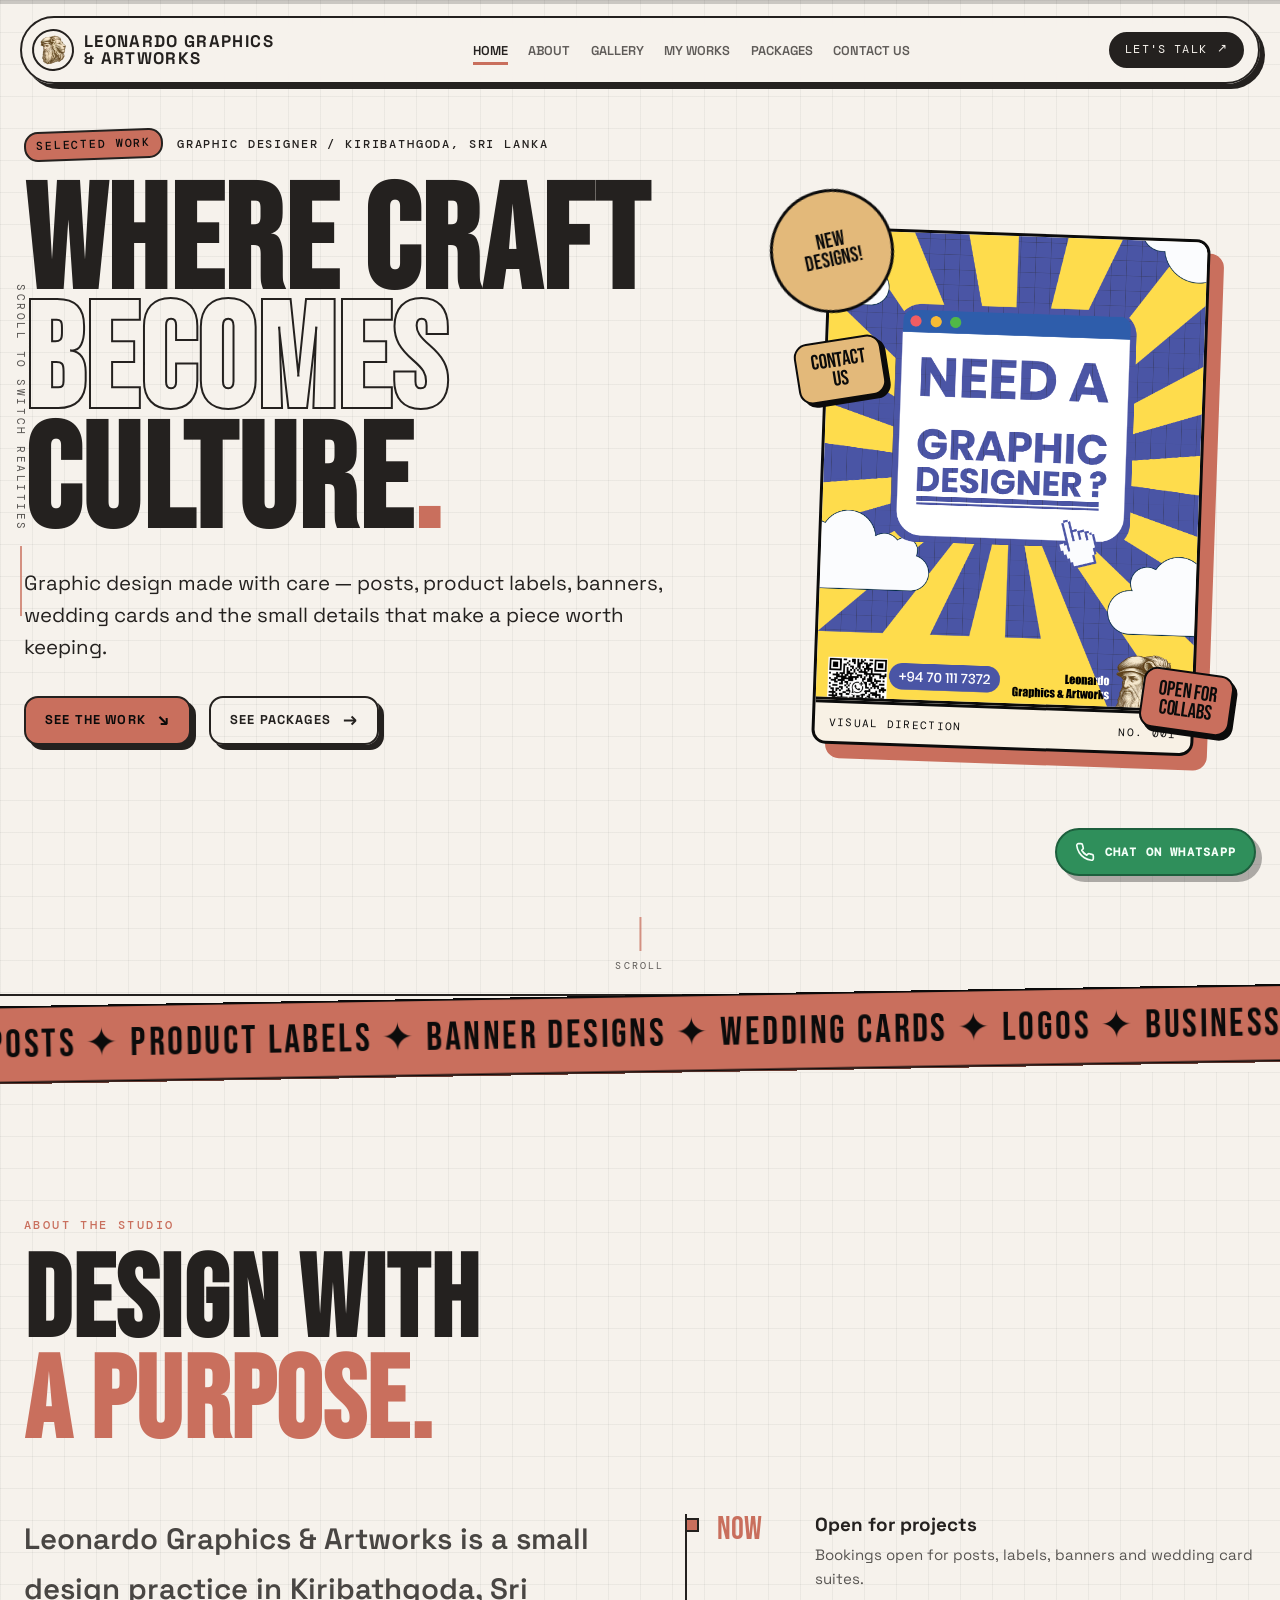
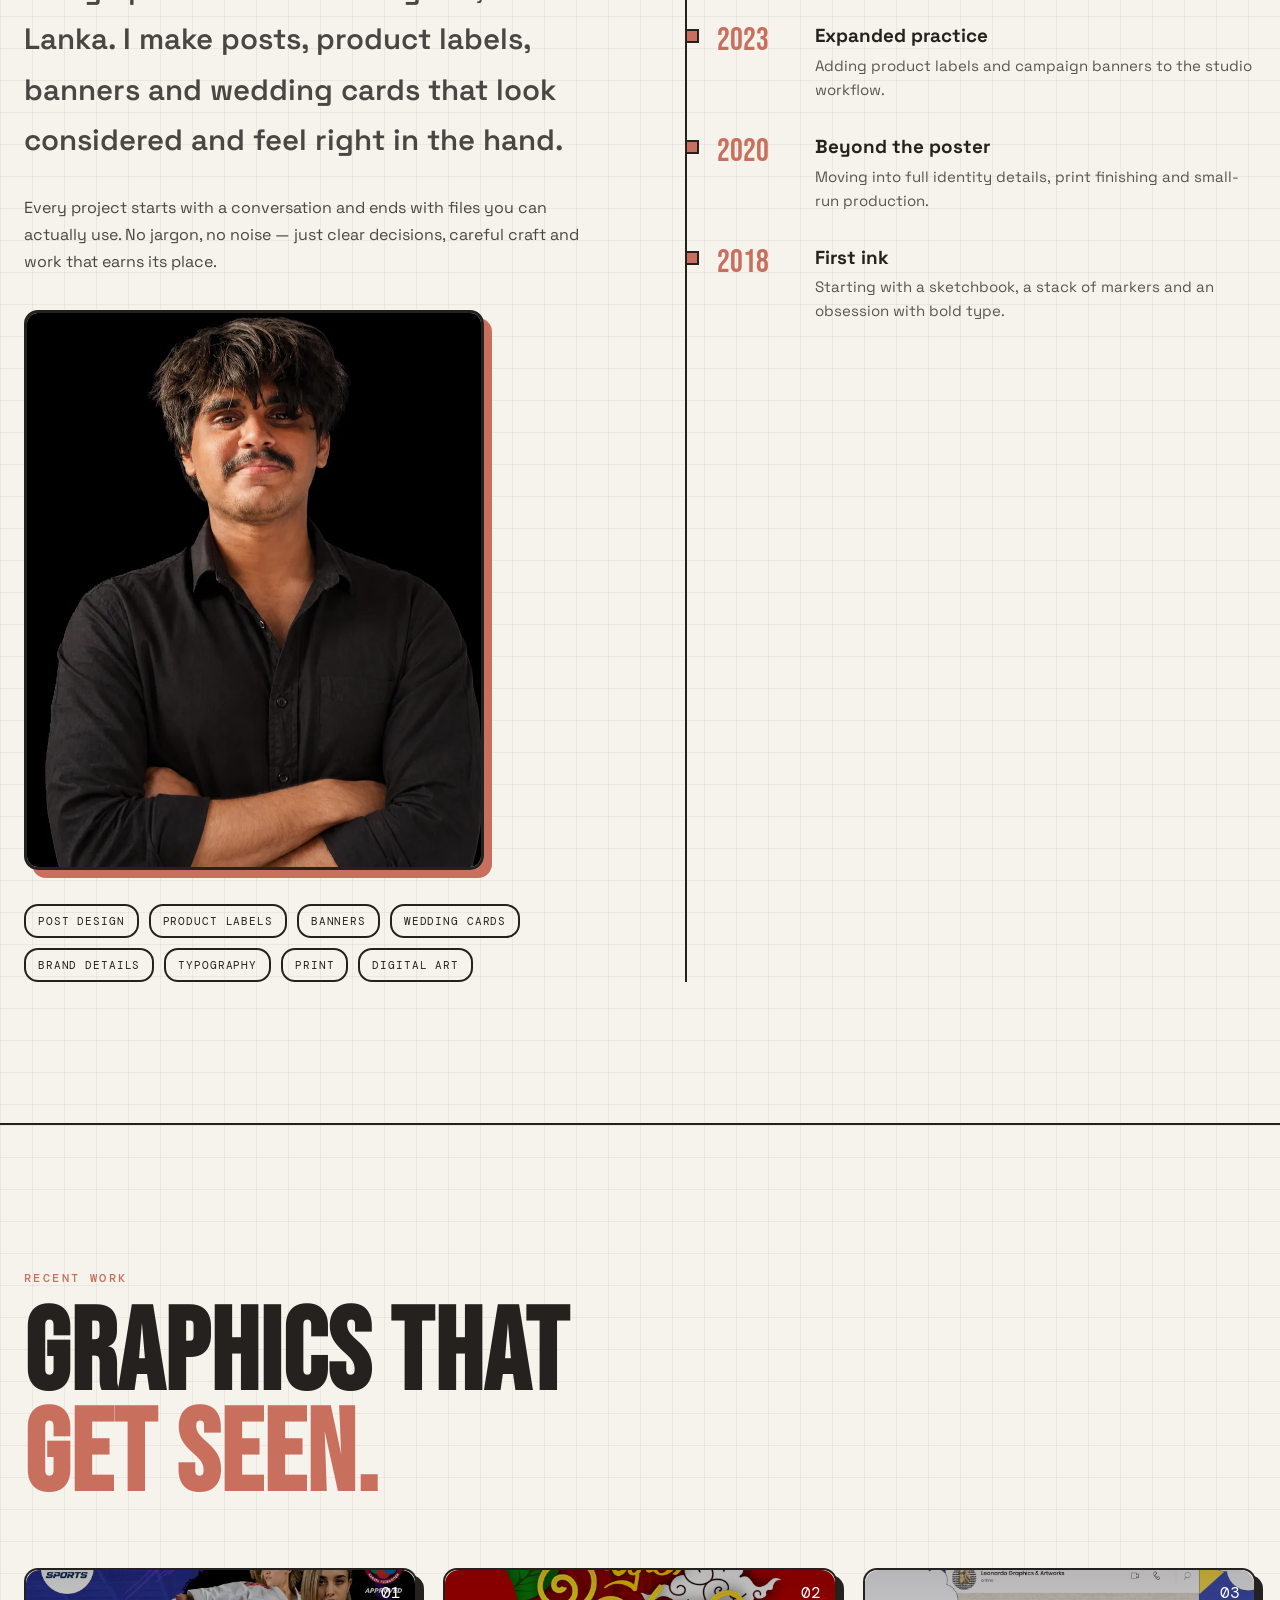
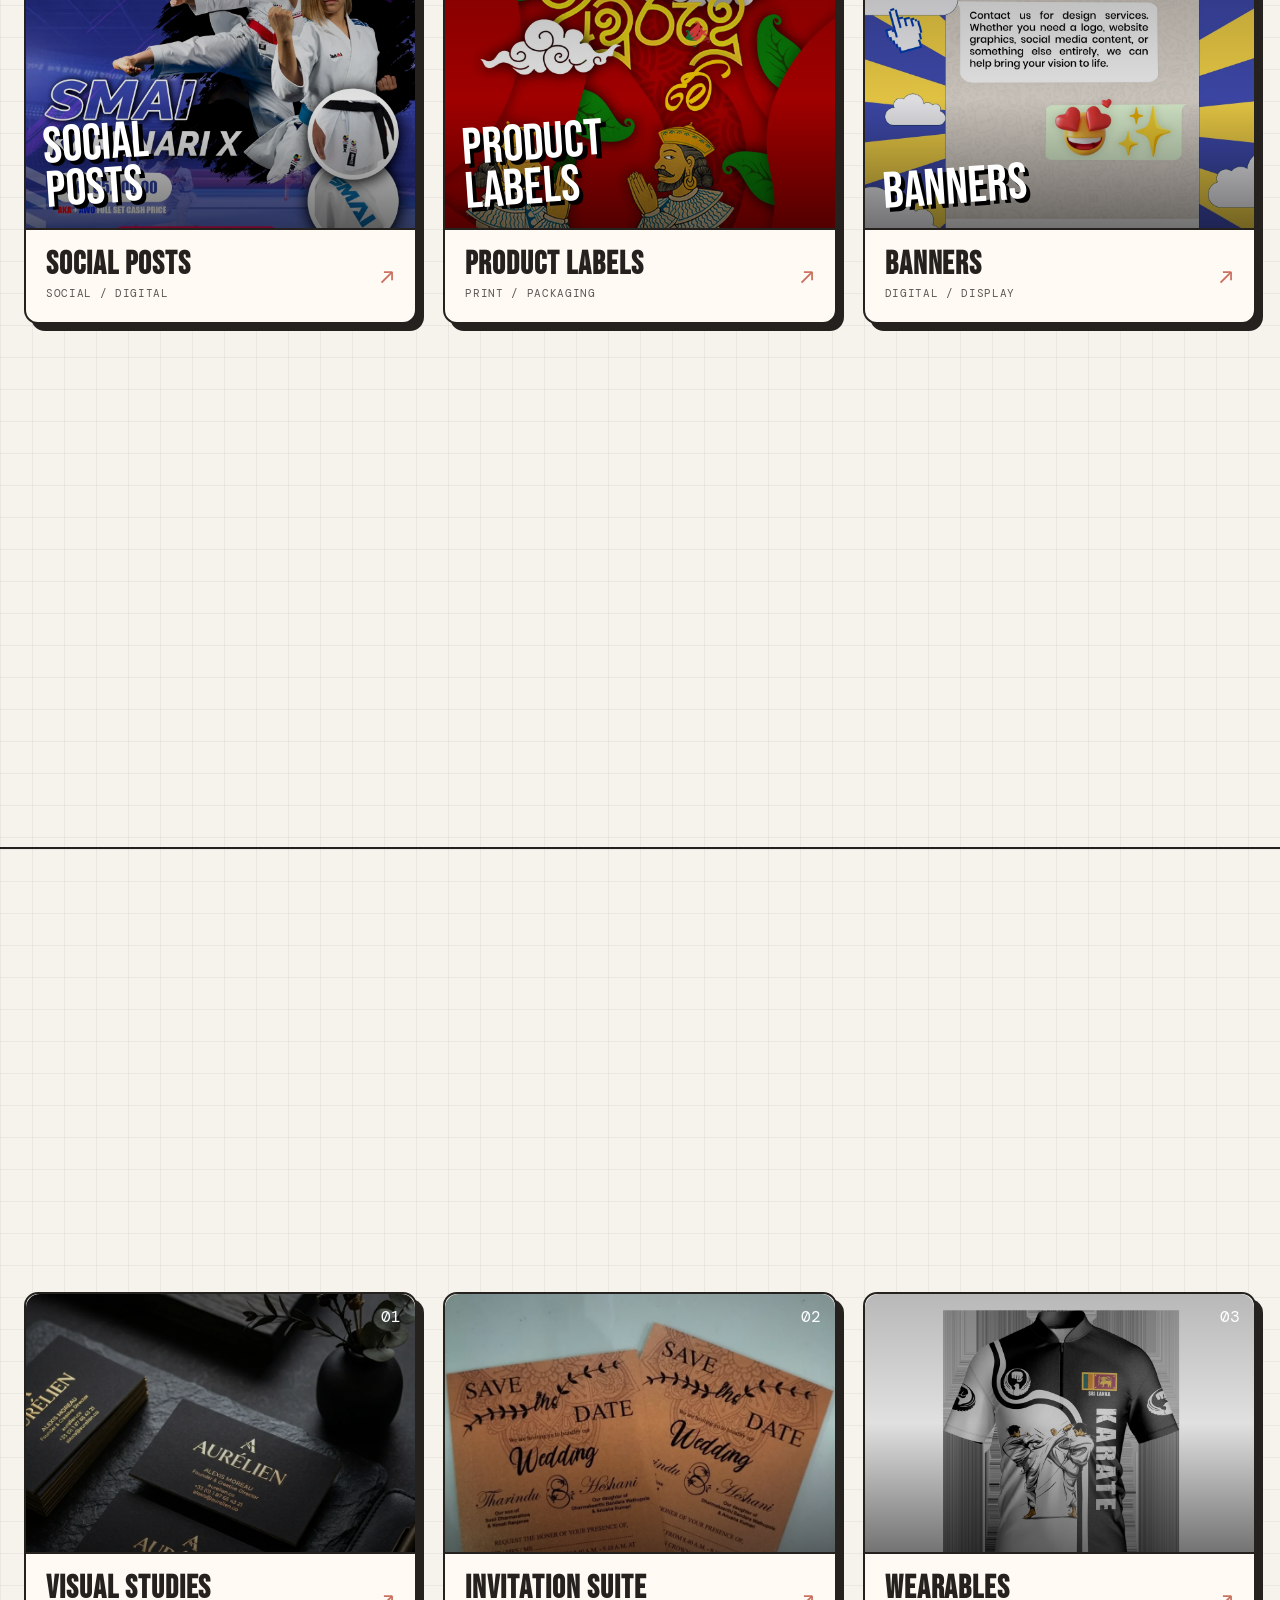
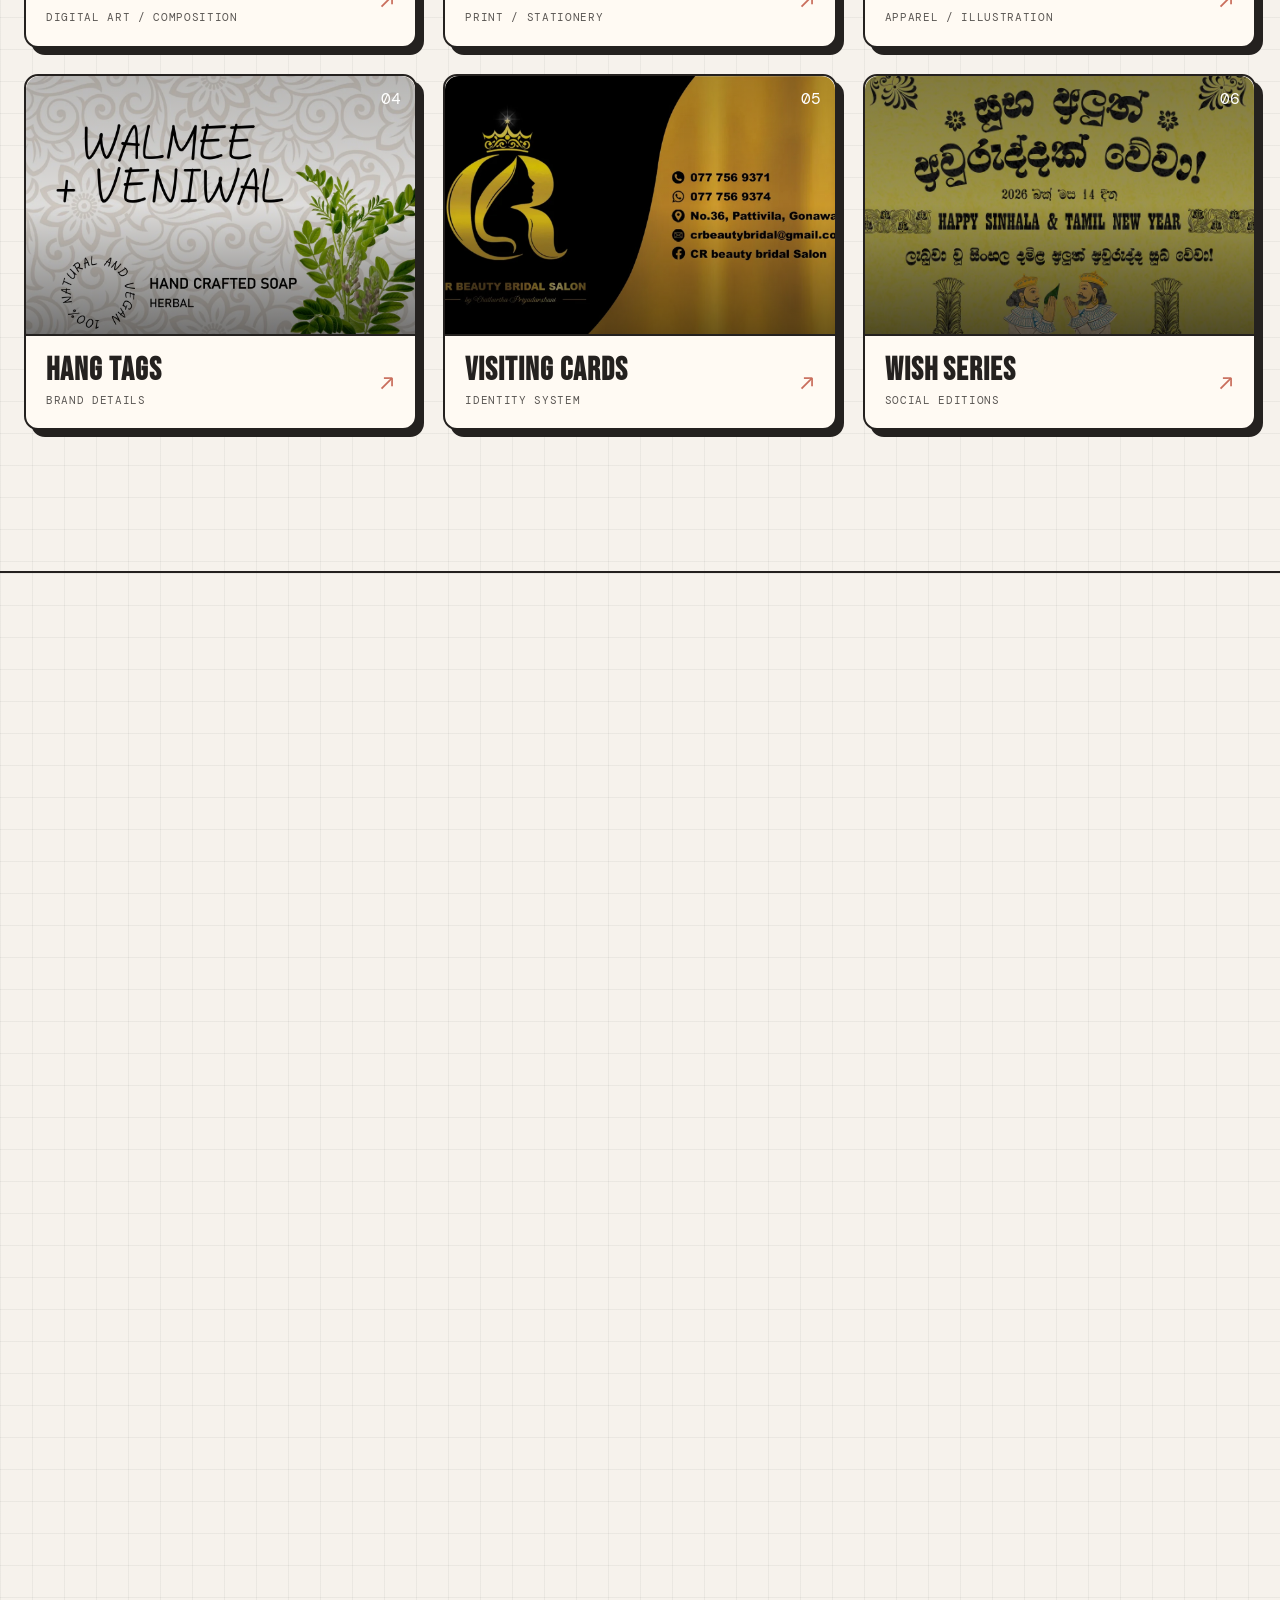
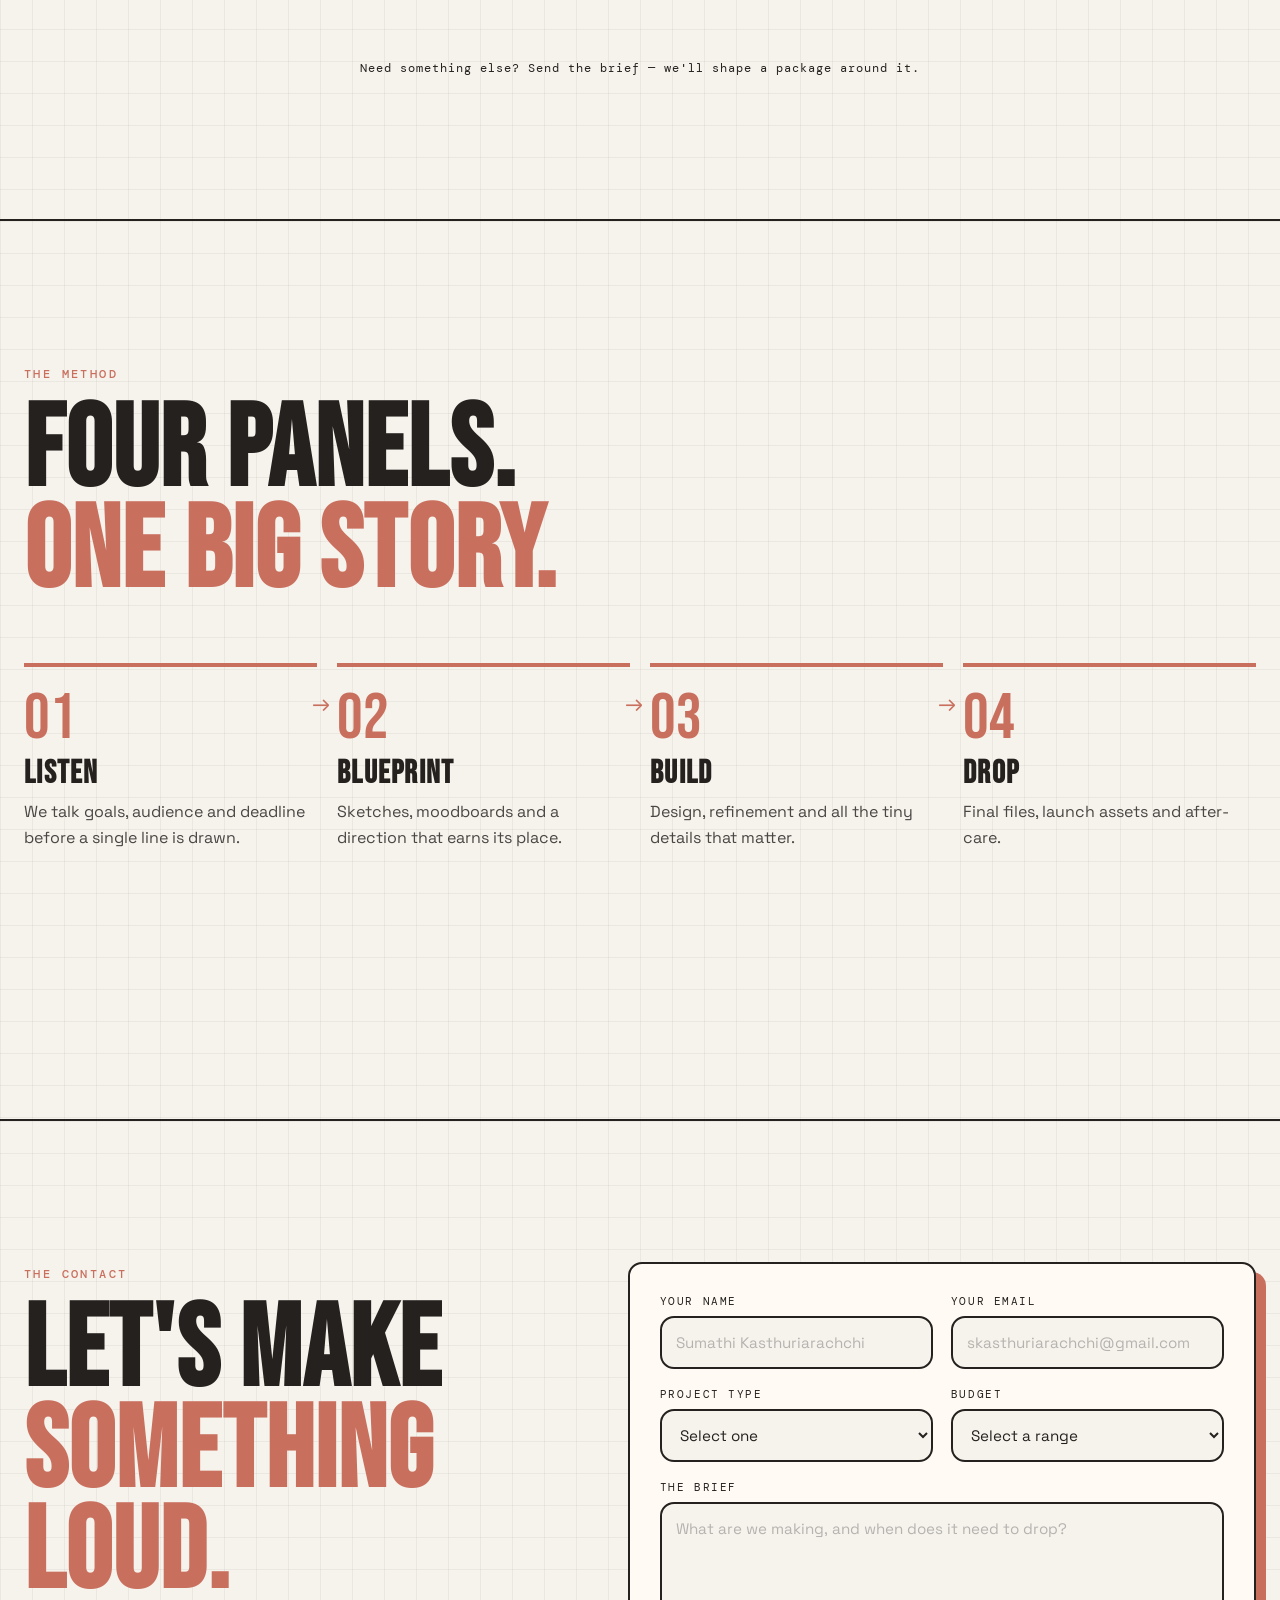
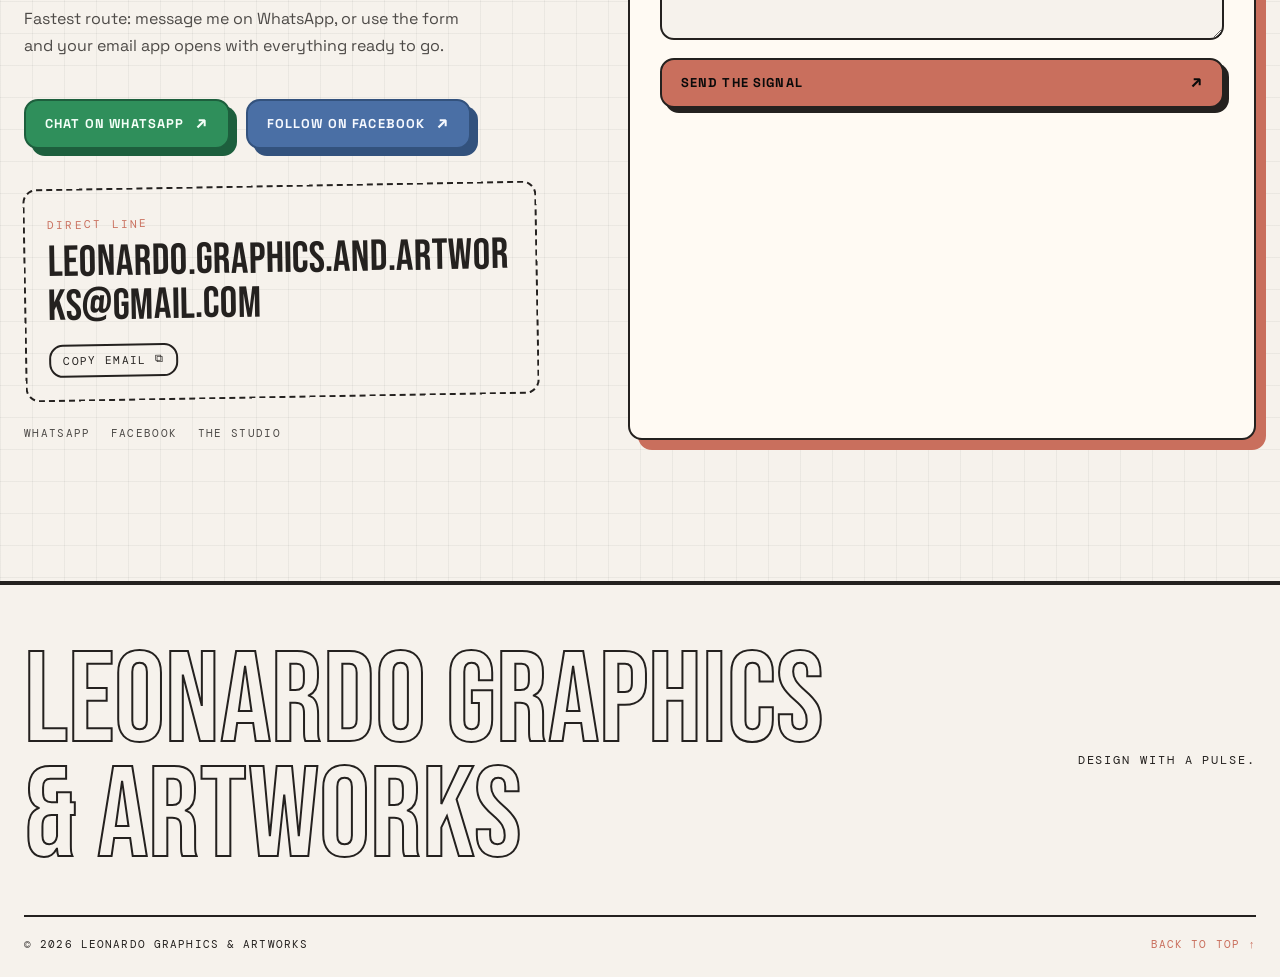
==== commit d041b48f: "update the files" ====
--- a/index.html
+++ b/index.html
@@ -3,7 +3,7 @@
 <head>
   <meta charset="utf-8">
   <meta name="viewport" content="width=device-width, initial-scale=1">
-  <meta name="description" content="LEONARDO — graphic design work: posts, product labels, banners and wedding cards. See the work and ask about your project.">
+  <meta name="description" content="LEONARDO — graphic design See the work and ask about your project.">
   <meta name="theme-color" content="#f6f2ec">
   <title>Leonardo Graphics & Artworks</title>
   <link rel="icon" type="image/webp" href="assets/images/mark.webp">
@@ -42,7 +42,7 @@
         <div class="hero-copy">
           <div class="eyebrow reveal">
             <span class="issue-tag">SELECTED WORK</span>
-            <span>INDEPENDENT GRAPHIC DESIGNER / COLOMBO, SRI LANKA</span>
+            <span>GRAPHIC DESIGNER / KIRIBATHGODA, SRI LANKA</span>
           </div>
           <h1 class="hero-title reveal" style="--delay: 80ms">
             <span>WHERE CRAFT</span>
@@ -64,7 +64,6 @@
         <div class="hero-visual reveal" style="--delay: 200ms">
           <div class="burst" aria-hidden="true">NEW<br>DESIGNS!</div>
           <div class="portrait-card">
-            <div class="tape" aria-hidden="true"></div>
             <img class="portrait-img" src="assets/images/_myBanner.png" alt="Featured artwork from the Leonardo studio">
             <div class="portrait-caption"><span>VISUAL DIRECTION</span><span>NO. 001</span></div>
           </div>
@@ -77,8 +76,8 @@
 
     <div class="marquee" aria-hidden="true">
       <div class="marquee-track">
-        <span>POSTS ✦ PRODUCT LABELS ✦ BANNERS ✦ WEDDING CARDS ✦ BRAND DETAILS ✦ PRINT ✦&nbsp;</span>
-        <span>POSTS ✦ PRODUCT LABELS ✦ BANNERS ✦ WEDDING CARDS ✦ BRAND DETAILS ✦ PRINT ✦&nbsp;</span>
+        <span>POSTS ✦ PRODUCT LABELS ✦ BANNER DESIGNS ✦ WEDDING CARDS ✦ LOGOS ✦ BUSINESS CARDS ✦&nbsp;</span>
+        <span>SHIRT DESIGNS ✦ LEAFLETS ✦ LETTERHEADS ✦ IMAGE RESTORATIONS ✦ PHOTO EDITING ✦ PVC ID CARDS ✦&nbsp;</span>
       </div>
     </div>
 
@@ -89,7 +88,7 @@
       </div>
       <div class="career-grid">
         <div class="story reveal">
-          <p class="lead">Leonardo Graphics &amp; Artworks is a small design practice in Colombo, Sri Lanka. I make posts, product labels, banners and wedding cards that look considered and feel right in the hand.</p>
+          <p class="lead">Leonardo Graphics &amp; Artworks is a small design practice in Kiribathgoda, Sri Lanka. I make posts, product labels, banners and wedding cards that look considered and feel right in the hand.</p>
           <p>Every project starts with a conversation and ends with files you can actually use. No jargon, no noise — just clear decisions, careful craft and work that earns its place.</p>
           <img class="editor-image" src="assets/images/editor.webp" alt="Thilina, main designer at Leonardo Graphics &amp; Artworks" loading="lazy">
           <div class="skills" aria-label="Services">
@@ -145,27 +144,27 @@
       </div>
       <div class="work-grid">
         <article class="work-card reveal" tabindex="0">
-          <div class="work-art"><img src="assets/images/gallery-01.webp" alt="Visual studies artwork" loading="lazy"><span>VISUAL<br>STUDIES</span><i>01</i></div>
+          <div class="work-art"><img src="assets/images/gallery-01.webp" alt="Visual studies artwork" loading="lazy"><i>01</i></div>
           <div class="work-info"><h3>Visual Studies</h3><p>DIGITAL ART / COMPOSITION</p><span class="arrow">↗</span></div>
         </article>
         <article class="work-card reveal" style="--delay: 60ms" tabindex="0">
-          <div class="work-art"><img src="assets/images/gallery-02.webp" alt="Invitation design" loading="lazy"><span>INVITATION<br>SUITE</span><i>02</i></div>
+          <div class="work-art"><img src="assets/images/gallery-02.webp" alt="Invitation design" loading="lazy"><i>02</i></div>
           <div class="work-info"><h3>Invitation Suite</h3><p>PRINT / STATIONERY</p><span class="arrow">↗</span></div>
         </article>
         <article class="work-card reveal" style="--delay: 120ms" tabindex="0">
-          <div class="work-art"><img src="assets/images/gallery-03.webp" alt="T-shirt design" loading="lazy"><span>WEARABLES</span><i>03</i></div>
+          <div class="work-art"><img src="assets/images/gallery-03.webp" alt="T-shirt design" loading="lazy"><i>03</i></div>
           <div class="work-info"><h3>Wearables</h3><p>APPAREL / ILLUSTRATION</p><span class="arrow">↗</span></div>
         </article>
         <article class="work-card reveal" tabindex="0">
-          <div class="work-art"><img src="assets/images/gallery-04.webp" alt="Hang tag design" loading="lazy"><span>HANG<br>TAGS</span><i>04</i></div>
+          <div class="work-art"><img src="assets/images/gallery-04.webp" alt="Hang tag design" loading="lazy"><i>04</i></div>
           <div class="work-info"><h3>Hang Tags</h3><p>BRAND DETAILS</p><span class="arrow">↗</span></div>
         </article>
         <article class="work-card reveal" style="--delay: 60ms" tabindex="0">
-          <div class="work-art"><img src="assets/images/gallery-05.webp" alt="Visiting card design" loading="lazy"><span>VISITING<br>CARDS</span><i>05</i></div>
+          <div class="work-art"><img src="assets/images/gallery-05.webp" alt="Visiting card design" loading="lazy"><i>05</i></div>
           <div class="work-info"><h3>Visiting Cards</h3><p>IDENTITY SYSTEM</p><span class="arrow">↗</span></div>
         </article>
         <article class="work-card reveal" style="--delay: 120ms" tabindex="0">
-          <div class="work-art"><img src="assets/images/gallery-06.webp" alt="Wish series poster design" loading="lazy"><span>WISH<br>SERIES</span><i>06</i></div>
+          <div class="work-art"><img src="assets/images/gallery-06.webp" alt="Wish series poster design" loading="lazy"><i>06</i></div>
           <div class="work-info"><h3>Wish Series</h3><p>SOCIAL EDITIONS</p><span class="arrow">↗</span></div>
         </article>
       </div>
@@ -180,6 +179,7 @@
         <article class="package featured reveal">
           <span class="ribbon">MOST PICKED</span>
           <span class="package-no">01 / SOCIAL</span>
+          <span class="package-icon" aria-hidden="true"><svg viewBox="0 0 24 24"><rect x="3" y="3" width="7" height="7"/><rect x="14" y="3" width="7" height="7"/><rect x="3" y="14" width="7" height="7"/><rect x="14" y="14" width="7" height="7"/></svg></span>
           <h3>Posts</h3>
           <p class="price">CUSTOM<span>/ quote</span></p>
           <div class="package-line"></div>
@@ -188,6 +188,7 @@
         </article>
         <article class="package reveal" style="--delay: 100ms">
           <span class="package-no">02 / PRODUCT</span>
+          <span class="package-icon" aria-hidden="true"><svg viewBox="0 0 24 24"><path d="M3 12V4h8l10 10-8 8L3 12Z"/><circle cx="7.5" cy="7.5" r="1.3"/></svg></span>
           <h3>Product<br>Labels</h3>
           <p class="price">CUSTOM<span>/ quote</span></p>
           <div class="package-line"></div>
@@ -196,6 +197,7 @@
         </article>
         <article class="package reveal" style="--delay: 200ms">
           <span class="package-no">03 / ADVERTISING</span>
+          <span class="package-icon" aria-hidden="true"><svg viewBox="0 0 24 24"><path d="M5 3v18"/><path d="M5 5h13l-2.5 3.5L18 12H5"/></svg></span>
           <h3>Banners</h3>
           <p class="price">CUSTOM<span>/ quote</span></p>
           <div class="package-line"></div>
@@ -204,11 +206,21 @@
         </article>
         <article class="package reveal" style="--delay: 300ms">
           <span class="package-no">04 / CELEBRATION</span>
+          <span class="package-icon" aria-hidden="true"><svg viewBox="0 0 24 24"><path d="M12 20s-7-4.4-7-9a4 4 0 0 1 7-2.6A4 4 0 0 1 19 11c0 4.6-7 9-7 9Z"/><circle cx="12" cy="11" r="1"/></svg></span>
           <h3>Wedding<br>Cards</h3>
           <p class="price">CUSTOM<span>/ quote</span></p>
           <div class="package-line"></div>
           <ul><li>Invitation suites</li><li>Save-the-date cards</li><li>RSVP and insert cards</li><li>Envelope and print-ready files</li></ul>
           <a class="btn btn-full" href="#contact">REQUEST CARDS <span>→</span></a>
+        </article>
+        <article class="package reveal" style="--delay: 400ms">
+          <span class="package-no">05 / IDENTITY</span>
+          <span class="package-icon" aria-hidden="true"><svg viewBox="0 0 24 24"><path d="M12 2l2.6 6.1 6.6.5-5 4.3 1.6 6.4L12 15.8 6.2 19.3l1.6-6.4-5-4.3 6.6-.5L12 2Z"/></svg></span>
+          <h3>Logos</h3>
+          <p class="price">CUSTOM<span>/ quote</span></p>
+          <div class="package-line"></div>
+          <ul><li>Logo concepts and direction</li><li>Primary and simplified marks</li><li>Colour and type pairings</li><li>Ready-to-use brand files</li></ul>
+          <a class="btn btn-full" href="#contact">REQUEST LOGOS <span>→</span></a>
         </article>
       </div>
       <p class="packages-note reveal">Need something else? Send the brief — we'll shape a package around it.</p>
--- a/css/template.css
+++ b/css/template.css
@@ -266,24 +266,31 @@
 .work-info p { grid-area: meta; margin: 0; font-family: var(--mono-font); font-size: 0.7rem; letter-spacing: 0.06em; line-height: 1.4; opacity: 0.75; }
 .arrow { grid-area: arrow; font-size: 1.5rem; line-height: 1; color: var(--accent); }
 
-.packages-grid { position: relative; z-index: 1; width: min(1240px, 100%); margin: auto; display: grid; grid-template-columns: repeat(2, minmax(0, 1fr)); gap: 24px; align-items: stretch; }
-.package { position: relative; display: flex; flex-direction: column; padding: 32px 26px; border: 2px solid var(--ink); background: var(--panel); color: var(--ink); box-shadow: 8px 8px 0 var(--ink); transition: transform 0.35s ease, box-shadow 0.35s ease, background-color 0.6s ease; }
-.package:nth-child(1) { transform: rotate(-1deg); }
-.package:nth-child(3) { transform: rotate(1deg); }
-.package:nth-child(4) { transform: rotate(-1deg); }
-.package:hover { transform: translateY(-8px) rotate(0deg); box-shadow: 12px 14px 0 var(--accent); }
-.package.featured { background: var(--accent); color: #0b0b0b; transform: translateY(-16px) scale(1.02); box-shadow: 12px 12px 0 #0b0b0b; }
-.package.featured:hover { transform: translateY(-22px) scale(1.02); }
+.packages-grid { position: relative; z-index: 1; width: min(1240px, 100%); margin: auto; display: grid; grid-template-columns: minmax(0, 1fr); justify-items: center; align-items: stretch; --fan-step: clamp(120px, 14vw, 210px); padding: 34px 0 56px; }
+.package { --fan-x: 0px; --fan-y: 0px; --fan-rotate: 0deg; --lift: 0px; grid-area: 1 / 1; z-index: var(--fan-z, 1); position: relative; width: min(360px, 78vw); aspect-ratio: 5 / 7; display: flex; flex-direction: column; padding: 24px 22px; border: 2px solid var(--ink); background: var(--panel); color: var(--ink); box-shadow: 8px 8px 0 var(--ink); transform: translate(var(--fan-x), calc(var(--fan-y) - var(--lift))) rotate(var(--fan-rotate)); transform-origin: 50% 50%; will-change: transform; transition: transform 0.85s cubic-bezier(0.2, 0.8, 0.2, 1) var(--delay, 0ms), box-shadow 0.35s ease, background-color 0.6s ease; }
+.package:nth-child(1) { --stack-x: 0px; --stack-y: 0px; --stack-rotate: 0deg; --fan-x: 0px; --fan-y: 0px; --fan-rotate: 0deg; --fan-z: 5; }
+.package:nth-child(2) { --stack-x: 0px; --stack-y: 0px; --stack-rotate: 0deg; --fan-x: calc(var(--fan-step) * -2); --fan-y: 16px; --fan-rotate: -10deg; --fan-z: 1; }
+.package:nth-child(3) { --stack-x: 0px; --stack-y: 0px; --stack-rotate: 0deg; --fan-x: calc(var(--fan-step) * -1); --fan-y: 6px; --fan-rotate: -5deg; --fan-z: 3; }
+.package:nth-child(4) { --stack-x: 0px; --stack-y: 0px; --stack-rotate: 0deg; --fan-x: calc(var(--fan-step) * 1); --fan-y: 6px; --fan-rotate: 5deg; --fan-z: 3; }
+.package:nth-child(5) { --stack-x: 0px; --stack-y: 0px; --stack-rotate: 0deg; --fan-x: calc(var(--fan-step) * 2); --fan-y: 16px; --fan-rotate: 10deg; --fan-z: 1; }
+.js .packages-grid:not(.is-dealt) .package { --fan-x: var(--stack-x); --fan-y: var(--stack-y); --fan-rotate: var(--stack-rotate); }
+.packages-grid.is-dealt .package:hover, .packages-grid.is-dealt .package:focus-visible { --lift: 30px; --fan-rotate: 0deg; z-index: 20; box-shadow: 14px 18px 0 var(--accent); }
+.package.featured { background: var(--accent); color: #0b0b0b; box-shadow: 12px 12px 0 #0b0b0b; }
 .package-no { font-family: var(--mono-font); font-size: 0.7rem; letter-spacing: 0.16em; }
-.package h3 { margin: 18px 0 12px; font-family: var(--display-font); font-size: clamp(3rem, 4.5vw, 4.5rem); line-height: 0.88; letter-spacing: 0.02em; }
-.price { margin: 0; font-family: var(--display-font); font-size: 3rem; line-height: 1; }
+.package-icon { position: absolute; top: 16px; right: 18px; z-index: 3; width: 30px; height: 30px; display: grid; place-items: center; border: 2px solid var(--ink); border-radius: 50%; background: var(--bg); color: var(--accent); transform: rotate(9deg); transition: transform 0.6s cubic-bezier(0.22, 1, 0.36, 1), background-color 0.6s ease, color 0.6s ease; }
+.package-icon svg { width: 16px; height: 16px; fill: none; stroke: currentColor; stroke-width: 1.8; stroke-linecap: round; stroke-linejoin: round; }
+.package:hover .package-icon, .package:focus-visible .package-icon { transform: rotate(0deg) scale(1.08); }
+.package.featured .package-icon { background: var(--accent-2); color: #0b0b0b; }
+.package h3 { margin: 12px 0 8px; font-family: var(--display-font); font-size: clamp(2.4rem, 3.4vw, 3.4rem); line-height: 0.88; letter-spacing: 0.02em; }
+.price { margin: 0; font-family: var(--display-font); font-size: 2.4rem; line-height: 1; }
 .price span { margin-left: 8px; font-family: var(--mono-font); font-size: 0.72rem; letter-spacing: 0.06em; }
-.package-line { height: 2px; margin: 20px 0; background: currentColor; opacity: 0.35; }
-.package ul { flex: 1; list-style: none; margin: 0 0 28px; padding: 0; }
-.package li { position: relative; padding: 8px 0 8px 24px; font-size: 0.94rem; line-height: 1.45; }
+.package-line { height: 2px; margin: 14px 0; background: currentColor; opacity: 0.35; }
+.package ul { flex: 1; list-style: none; margin: 0 0 18px; padding: 0; }
+.package li { position: relative; padding: 6px 0 6px 24px; font-size: 0.86rem; line-height: 1.35; }
 .package li::before { content: "✦"; position: absolute; left: 0; color: var(--accent); }
 .package.featured li::before { color: #0b0b0b; }
 .btn-full { width: 100%; justify-content: space-between; }
+.package .btn { padding: 11px 14px; font-size: 0.72rem; }
 .ribbon { position: absolute; top: -18px; right: 16px; padding: 7px 12px; background: #0b0b0b; color: #fff; font-family: var(--mono-font); font-size: 0.68rem; letter-spacing: 0.12em; transform: rotate(3deg); }
 .packages-note { position: relative; z-index: 1; margin: 48px auto 0; text-align: center; font-family: var(--mono-font); font-size: 0.78rem; letter-spacing: 0.08em; opacity: 0.8; }
 
@@ -372,16 +379,8 @@
 .js .reveal { opacity: 0; transform: translateY(38px); transition: opacity 0.75s cubic-bezier(0.2, 0.8, 0.2, 1), transform 0.75s cubic-bezier(0.2, 0.8, 0.2, 1); transition-delay: var(--delay, 0ms); }
 .js .reveal.is-visible { opacity: 1; transform: none; }
 .js .work-card.reveal.is-visible:hover, .js .work-card.reveal.is-visible:focus-visible { transform: translate(-5px, -7px) rotate(-1deg); }
-.js .package.reveal:nth-child(1) { transform: translateY(38px) rotate(-1deg); }
-.js .package.reveal:nth-child(1).is-visible { transform: rotate(-1deg); }
-.js .package.reveal:nth-child(3) { transform: translateY(38px) rotate(1deg); }
-.js .package.reveal:nth-child(3).is-visible { transform: rotate(1deg); }
-.js .package.reveal:nth-child(4) { transform: translateY(38px) rotate(-1deg); }
-.js .package.reveal:nth-child(4).is-visible { transform: rotate(-1deg); }
-.js .package.reveal:nth-child(1).is-visible:hover, .js .package.reveal:nth-child(3).is-visible:hover, .js .package.reveal:nth-child(4).is-visible:hover { transform: translateY(-8px) rotate(0deg); }
-.js .package.featured.reveal { transform: translateY(28px) scale(1.02); }
-.js .package.featured.reveal.is-visible { transform: translateY(-16px) scale(1.02); }
-.js .package.featured.reveal.is-visible:hover { transform: translateY(-22px) scale(1.02); }
+.js .packages-grid .package.reveal { transform: translate(var(--fan-x), calc(var(--fan-y) - var(--lift))) rotate(var(--fan-rotate)); transition: opacity 0.6s ease, transform 0.6s cubic-bezier(0.22, 1, 0.36, 1), box-shadow 0.4s ease, background-color 0.6s ease; }
+.js .packages-grid.is-dealt .package.reveal { animation: cardPop 1.15s cubic-bezier(0.22, 1, 0.36, 1) var(--delay, 0ms) backwards; }
 
 @keyframes marquee { to { transform: translateX(-50%); } }
 @keyframes heroIn { from { opacity: 0; transform: translateY(55px) rotate(-4deg); } to { opacity: 1; transform: none; } }
@@ -390,6 +389,11 @@
 @keyframes stickerFloat { 0%, 100% { transform: rotate(8deg) translateY(0); } 50% { transform: rotate(5deg) translateY(-9px); } }
 @keyframes stickerFloatTwo { 0%, 100% { transform: rotate(-9deg) translateY(0); } 50% { transform: rotate(-5deg) translateY(8px); } }
 @keyframes scrollLine { 0%, 100% { transform: scaleY(0.4); transform-origin: top; } 50% { transform: scaleY(1); transform-origin: top; } }
+@keyframes cardPop {
+  0% { transform: translate(0px, 0px) rotate(0deg); opacity: 0; }
+  70% { transform: translate(calc(var(--fan-x) * 1.08), var(--fan-y)) rotate(var(--fan-rotate)); opacity: 1; }
+  100% { transform: translate(var(--fan-x), var(--fan-y)) rotate(var(--fan-rotate)); opacity: 1; }
+}
 
 @media (max-width: 1100px) {
   .side-rail { display: none; }
@@ -401,10 +405,10 @@
   .hero-visual { order: -1; width: min(100%, 380px); }
   .hero-title { font-size: clamp(4.5rem, 13vw, 8rem); }
   .work-grid { grid-template-columns: repeat(2, 1fr); }
-  .packages-grid { grid-template-columns: 1fr; gap: 34px; }
-  .package.featured { transform: none; order: -1; }
-  .package:nth-child(1), .package:nth-child(3), .package:nth-child(4) { transform: none; }
-  .js .package.featured.reveal, .js .package.featured.reveal.is-visible, .js .package.featured.reveal.is-visible:hover, .js .package.reveal:nth-child(1), .js .package.reveal:nth-child(3), .js .package.reveal:nth-child(4), .js .package.reveal:nth-child(1).is-visible, .js .package.reveal:nth-child(3).is-visible, .js .package.reveal:nth-child(4).is-visible, .js .package.reveal:nth-child(1).is-visible:hover, .js .package.reveal:nth-child(3).is-visible:hover, .js .package.reveal:nth-child(4).is-visible:hover { transform: none; }
+  .packages-grid { grid-template-columns: 1fr; gap: 34px; padding: 0; }
+  .package { grid-area: auto; width: 100%; aspect-ratio: auto; transform: none; }
+  .js .packages-grid .package.reveal, .js .packages-grid:not(.is-dealt) .package, .packages-grid.is-dealt .package:hover, .packages-grid.is-dealt .package:focus-visible { transform: none; --lift: 0px; --fan-rotate: 0deg; }
+  .js .packages-grid.is-dealt .package.reveal { animation: none; }
   .process-steps { grid-template-columns: repeat(2, 1fr); gap: 34px 20px; }
   .step:nth-child(2)::before { display: none; }
   .article-layout { grid-template-columns: minmax(0, 760px); }
@@ -446,7 +450,8 @@
 @media (prefers-reduced-motion: reduce) {
   html { scroll-behavior: auto; }
   *, *::before, *::after { animation-duration: 0.001ms !important; animation-iteration-count: 1 !important; transition-duration: 0.001ms !important; }
-  .js .reveal, .js .package.reveal:nth-child(1), .js .package.reveal:nth-child(3), .js .package.reveal:nth-child(4), .js .package.featured.reveal, .js .package.featured.reveal.is-visible { opacity: 1; transform: none; }
+  .js .reveal { opacity: 1; transform: none; }
+  .js .packages-grid.is-dealt .package.reveal { animation: none; }
 }
 
 .nav,
@@ -523,3 +528,63 @@
 .contact-buttons { display: flex; flex-wrap: wrap; gap: 16px; }
 .facebook-cta { background: #4a6fa5; color: #f6f9ff; border-color: #33527d; box-shadow: 7px 7px 0 #33527d; }
 .facebook-cta:hover { border-color: #33527d; box-shadow: 10px 10px 0 #33527d; }
+
+.context-tape {
+  position: fixed;
+  top: 0;
+  left: -5%;
+  z-index: 10002;
+  width: 110%;
+  padding: 13px 0;
+  text-align: center;
+  font-family: var(--mono-font);
+  font-size: 0.78rem;
+  font-weight: 700;
+  letter-spacing: 0.2em;
+  text-transform: uppercase;
+  background: repeating-linear-gradient(135deg, #f4d000 0 16px, #0b0b0b 16px 32px);
+  border-block: 3px solid #0b0b0b;
+  box-shadow: 0 8px 0 rgba(0, 0, 0, 0.25);
+  opacity: 0;
+  transform: translateY(-120%) rotate(-1.2deg);
+  pointer-events: none;
+  transition: opacity 0.25s ease, transform 0.5s cubic-bezier(0.2, 0.8, 0.2, 1);
+}
+.context-tape.is-visible { opacity: 1; transform: translateY(0) rotate(-1.2deg); }
+.context-tape span { display: inline-block; padding: 7px 14px; border: 2px solid #f4d000; background: #0b0b0b; color: #f4d000; }
+
+@media (max-width: 680px) {
+  .context-tape { font-size: 0.62rem; letter-spacing: 0.12em; padding: 10px 0; }
+}
+
+.back-to-top {
+  position: fixed;
+  right: 24px;
+  bottom: 88px;
+  z-index: 10001;
+  width: 52px;
+  height: 52px;
+  display: grid;
+  place-items: center;
+  padding: 0;
+  border: 0;
+  border-radius: 50%;
+  background: var(--ink);
+  color: var(--bg);
+  cursor: pointer;
+  opacity: 0;
+  transform: translateY(18px) scale(0.9);
+  pointer-events: none;
+  transition: opacity 0.35s ease, transform 0.35s ease, background-color 0.6s ease, color 0.6s ease;
+}
+.back-to-top.is-visible { opacity: 1; transform: none; pointer-events: auto; }
+.back-top-ring { position: absolute; inset: -4px; width: calc(100% + 8px); height: calc(100% + 8px); transform: rotate(-90deg); overflow: visible; }
+.back-top-ring circle { fill: none; stroke-width: 3; }
+.back-top-track { stroke: color-mix(in srgb, var(--ink) 22%, transparent); }
+.back-top-progress { stroke: var(--accent); stroke-linecap: round; transition: stroke-dashoffset 0.15s linear, stroke 0.6s ease; }
+.back-top-arrow { font-family: var(--display-font); font-size: 1.5rem; line-height: 1; }
+.back-to-top:hover, .back-to-top:focus-visible { background: var(--accent); color: #0b0b0b; transform: translateY(-4px); }
+
+@media (max-width: 600px) {
+  .back-to-top { right: 14px; bottom: 76px; width: 46px; height: 46px; }
+}
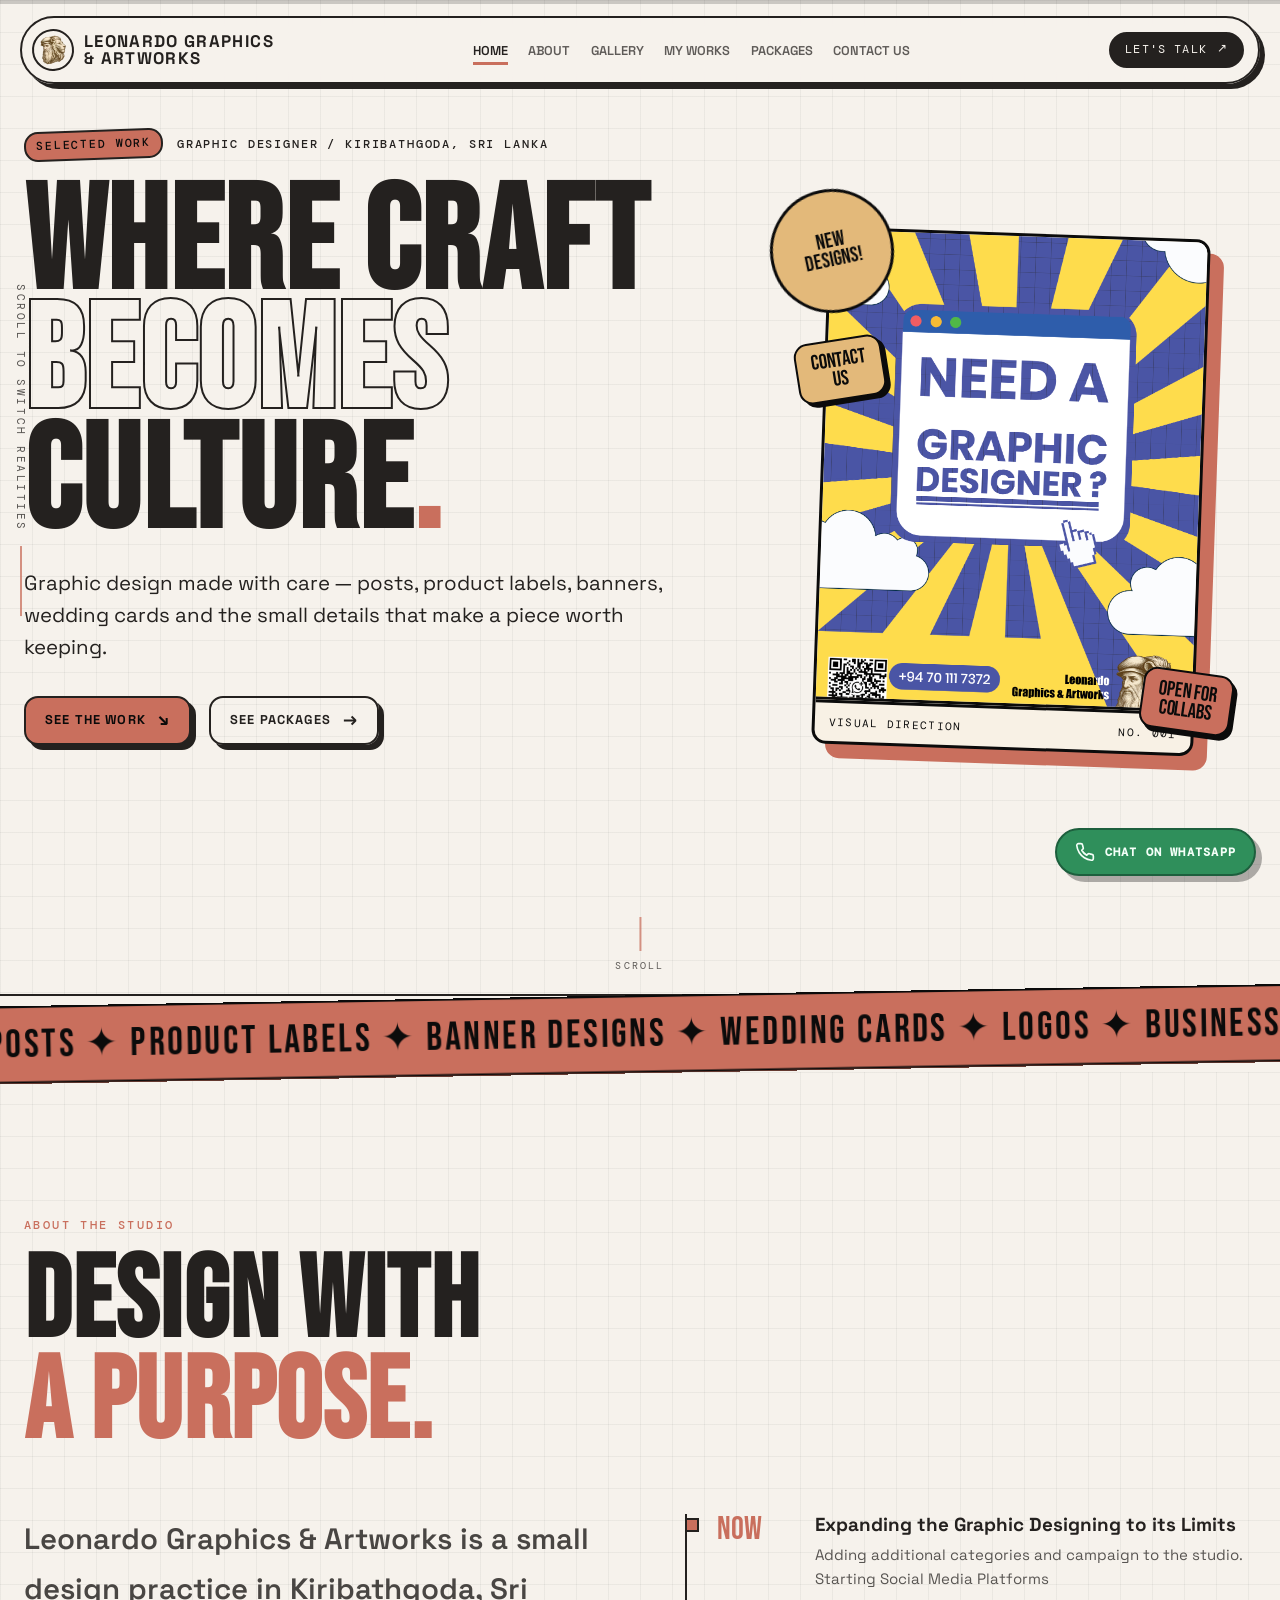
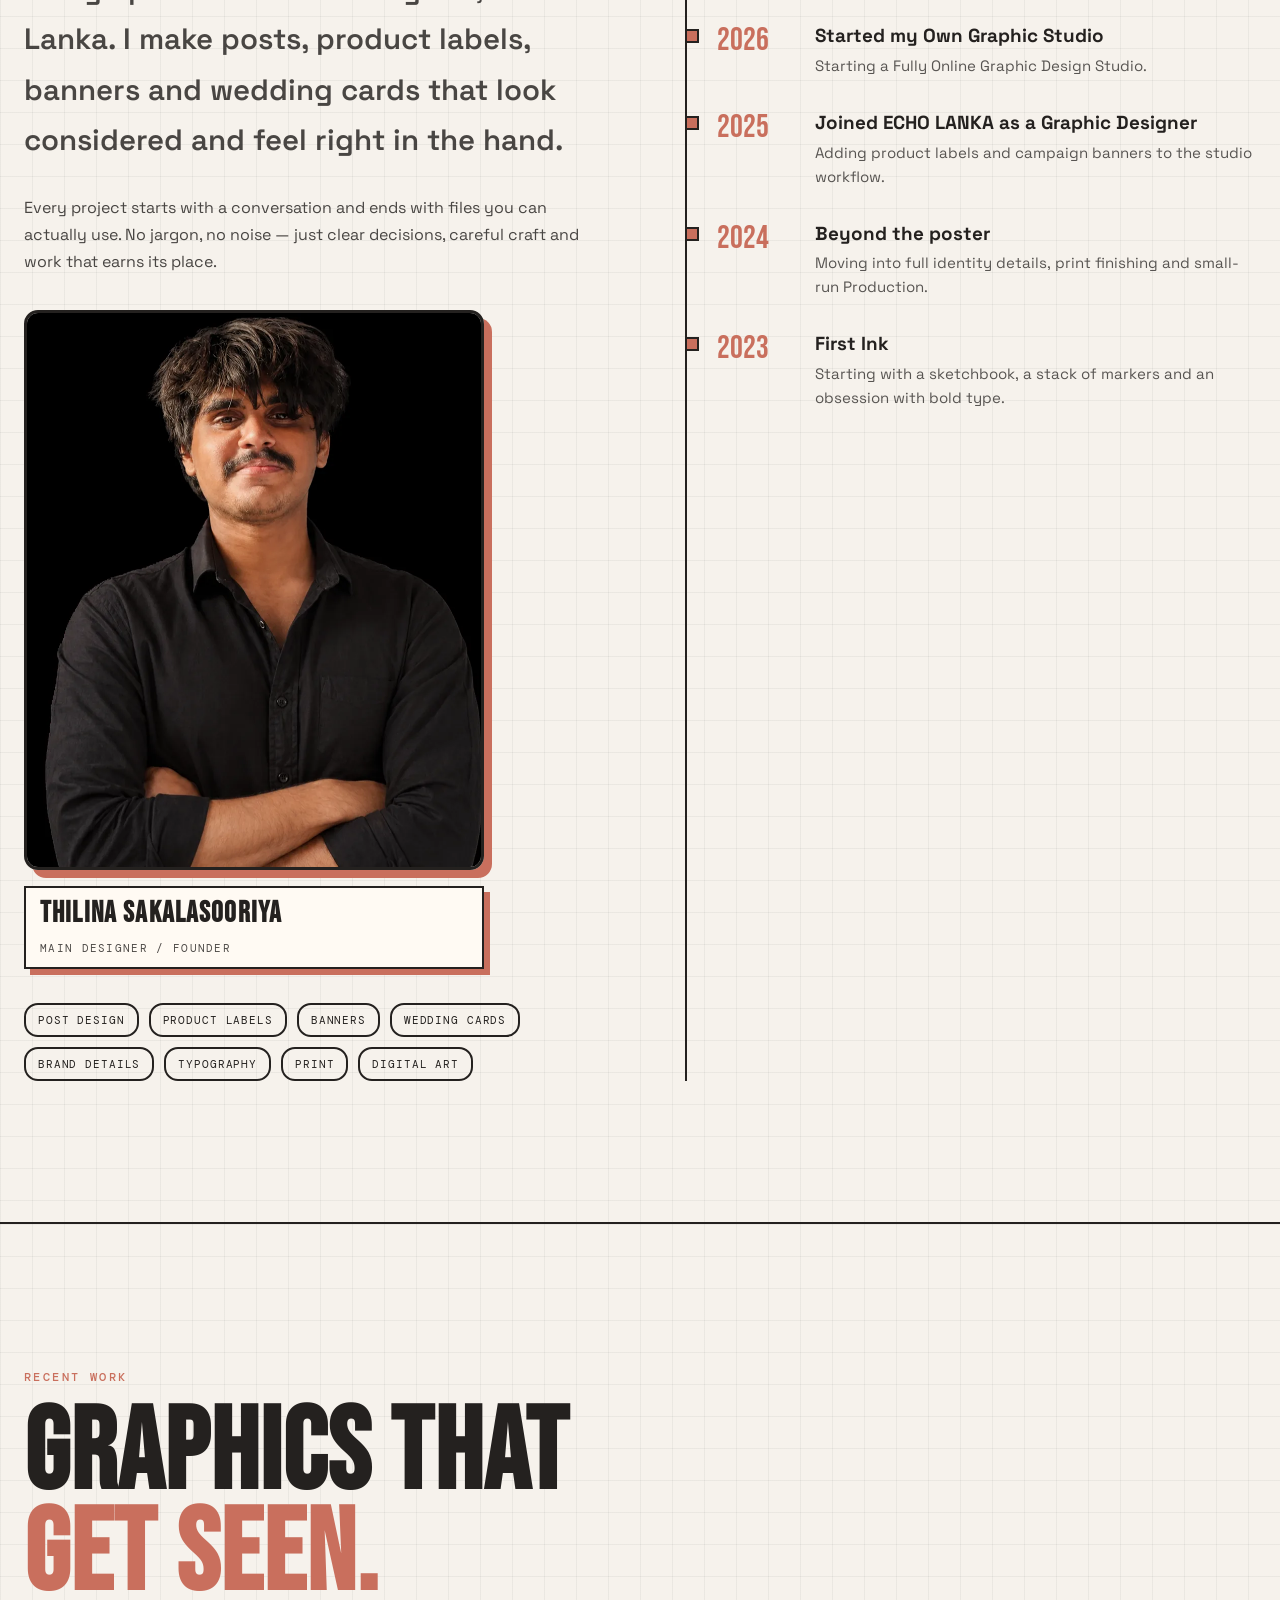
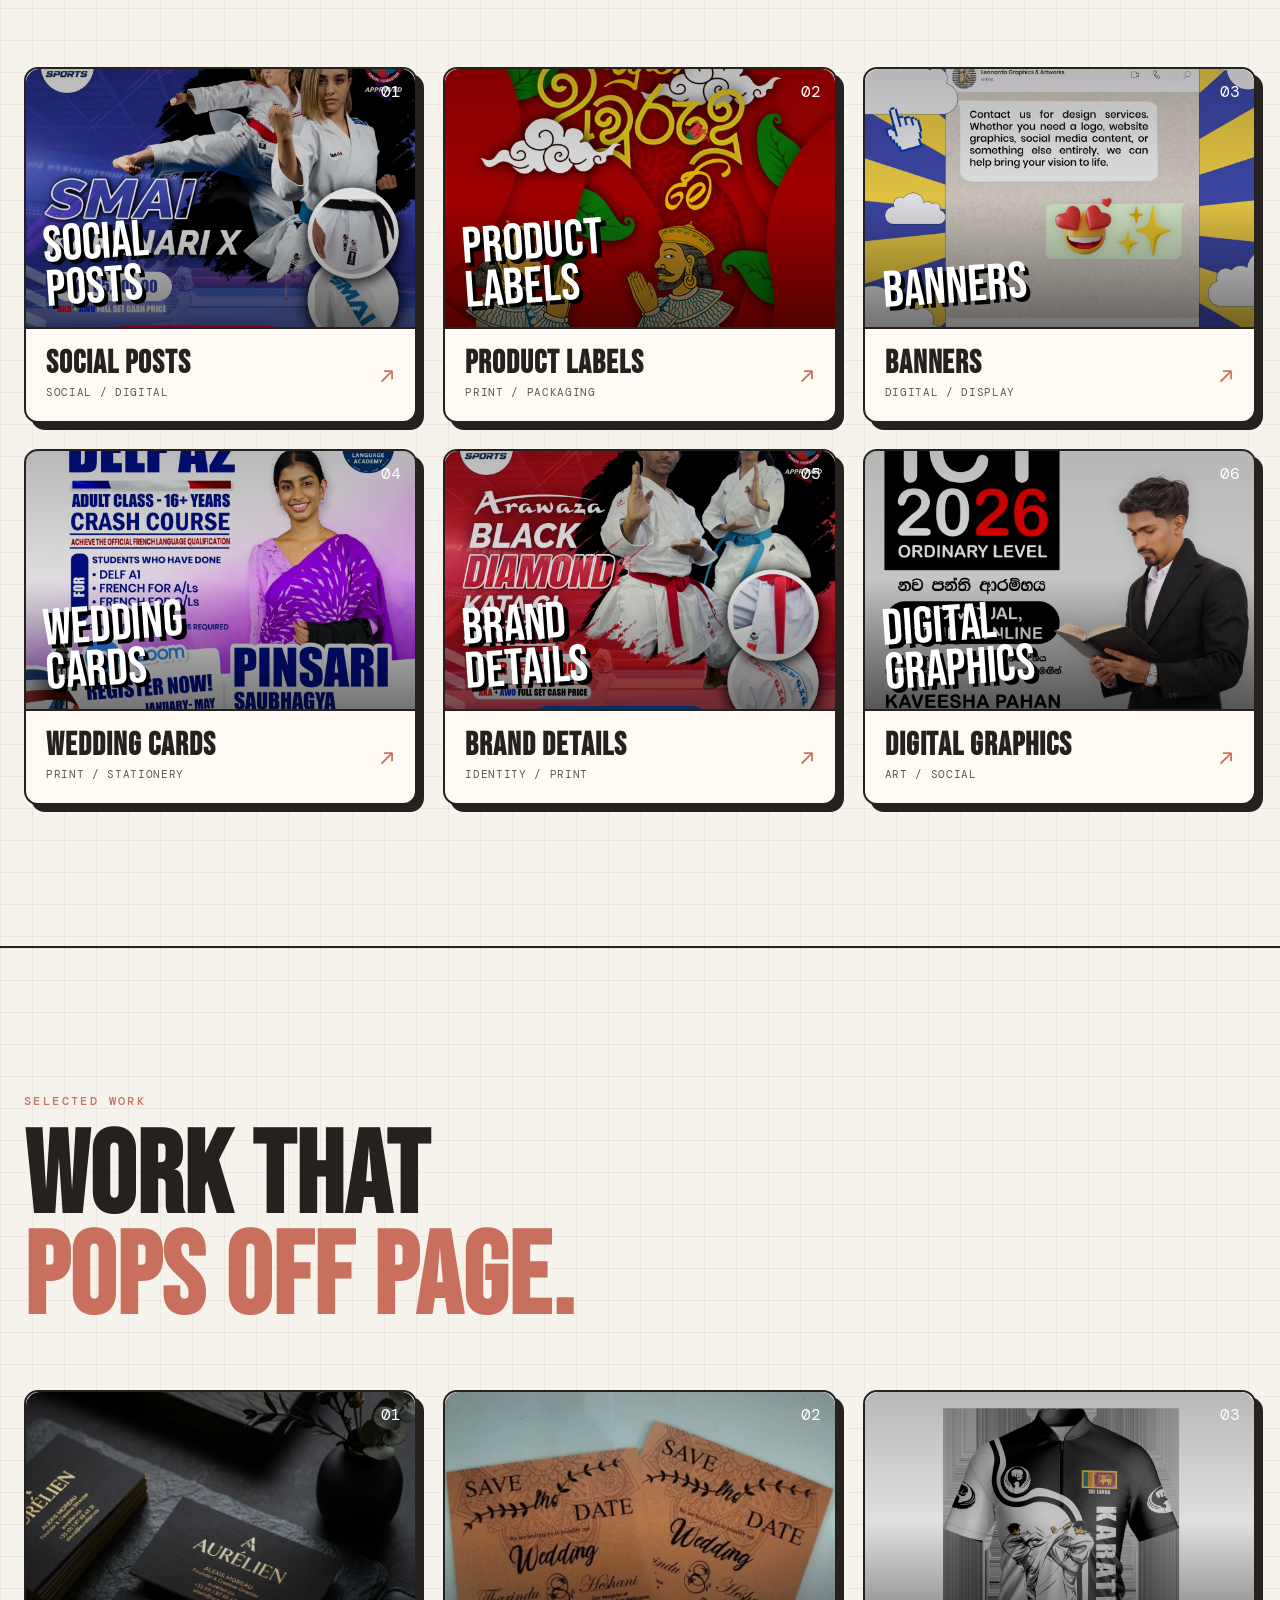
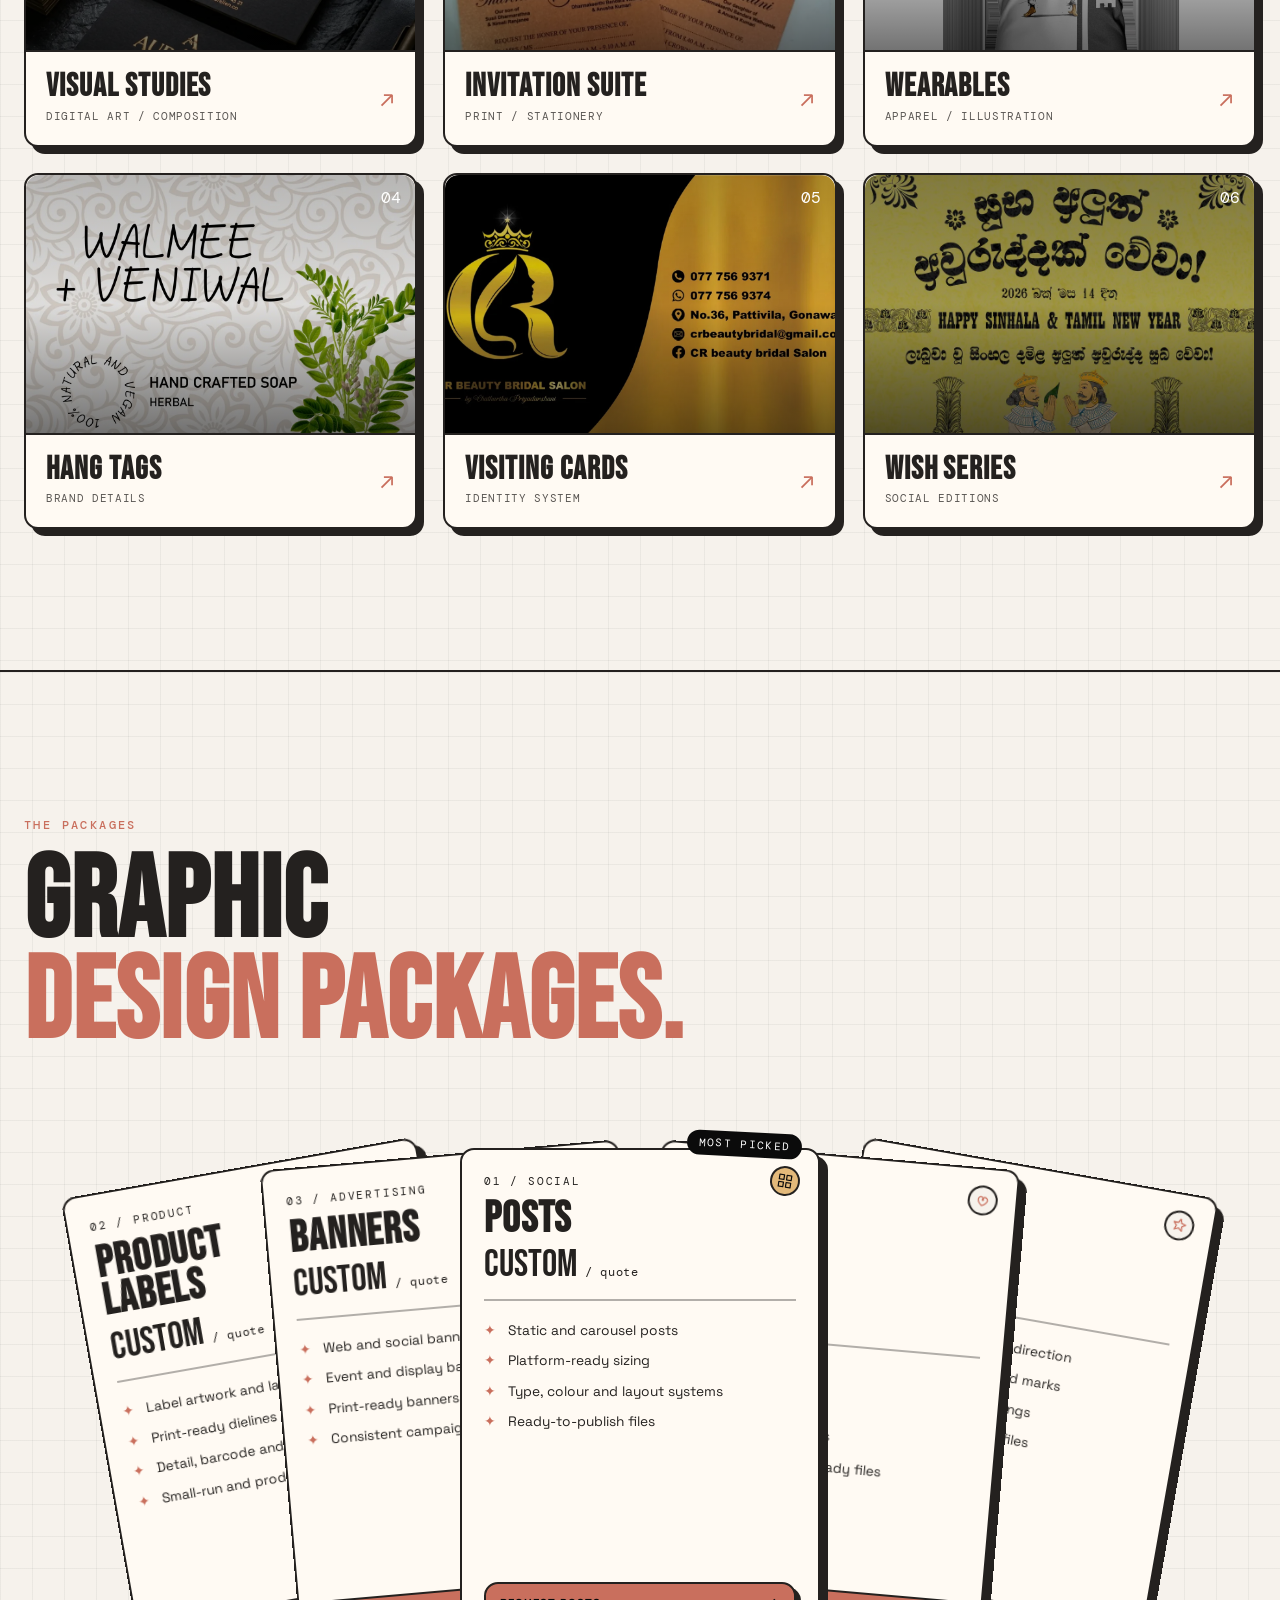
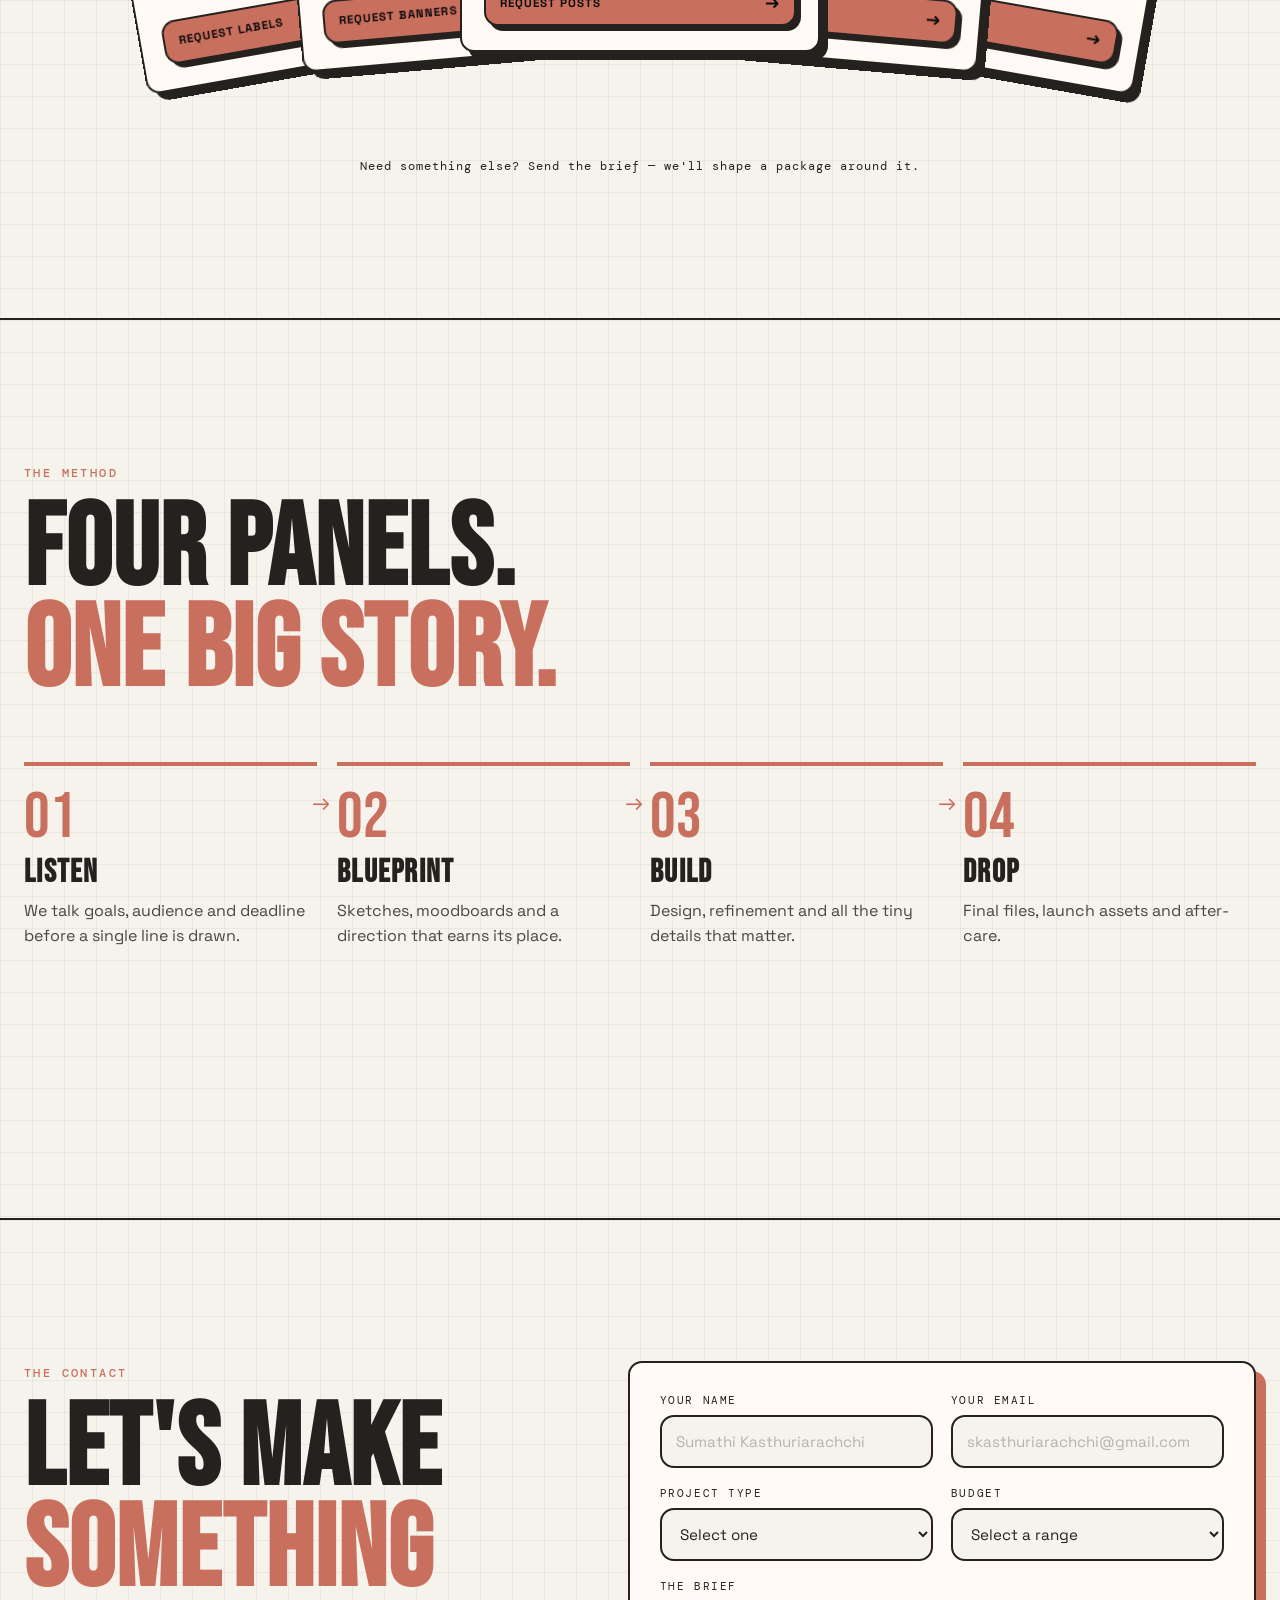
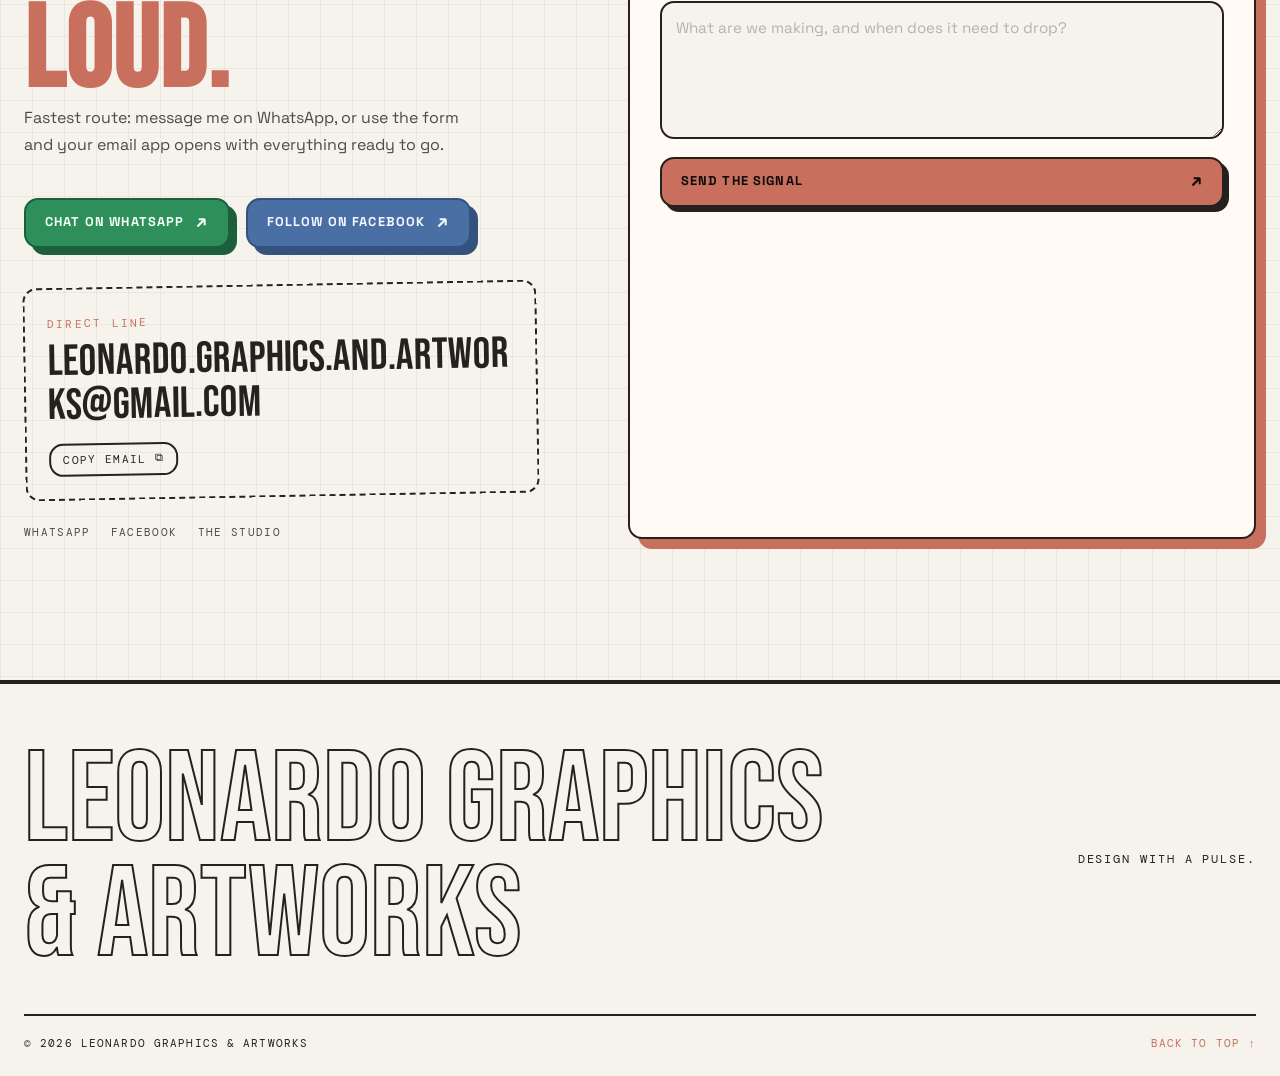
==== commit da1fa7ce: "Update index.html" ====
--- a/index.html
+++ b/index.html
@@ -91,15 +91,20 @@
           <p class="lead">Leonardo Graphics &amp; Artworks is a small design practice in Kiribathgoda, Sri Lanka. I make posts, product labels, banners and wedding cards that look considered and feel right in the hand.</p>
           <p>Every project starts with a conversation and ends with files you can actually use. No jargon, no noise — just clear decisions, careful craft and work that earns its place.</p>
           <img class="editor-image" src="assets/images/editor.webp" alt="Thilina, main designer at Leonardo Graphics &amp; Artworks" loading="lazy">
+          <div class="editor-caption">
+            <strong>THILINA SAKALASOORIYA</strong><br>
+            <span>MAIN DESIGNER / FOUNDER</span>
+          </div>
           <div class="skills" aria-label="Services">
             <span>POST DESIGN</span><span>PRODUCT LABELS</span><span>BANNERS</span><span>WEDDING CARDS</span><span>BRAND DETAILS</span><span>TYPOGRAPHY</span><span>PRINT</span><span>DIGITAL ART</span>
           </div>
         </div>
         <ol class="timeline reveal" style="--delay: 120ms">
-          <li><span class="year">NOW</span><div><h3>Open for projects</h3><p>Bookings open for posts, labels, banners and wedding card suites.</p></div></li>
-          <li><span class="year">2023</span><div><h3>Expanded practice</h3><p>Adding product labels and campaign banners to the studio workflow.</p></div></li>
-          <li><span class="year">2020</span><div><h3>Beyond the poster</h3><p>Moving into full identity details, print finishing and small-run production.</p></div></li>
-          <li><span class="year">2018</span><div><h3>First ink</h3><p>Starting with a sketchbook, a stack of markers and an obsession with bold type.</p></div></li>
+          <li><span class="year">NOW</span><div><h3>Expanding the Graphic Designing to its Limits</h3><p>Adding additional categories and campaign to the studio. Starting Social Media Platforms</p></div></li>
+          <li><span class="year">2026</span><div><h3>Started my Own Graphic Studio</h3><p>Starting a Fully Online Graphic Design Studio.</p></div></li>
+          <li><span class="year">2025</span><div><h3>Joined ECHO LANKA as a Graphic Designer</h3><p>Adding product labels and campaign banners to the studio workflow.</p></div></li>
+          <li><span class="year">2024</span><div><h3>Beyond the poster</h3><p>Moving into full identity details, print finishing and small-run Production.</p></div></li>
+          <li><span class="year">2023</span><div><h3>First Ink</h3><p>Starting with a sketchbook, a stack of markers and an obsession with bold type.</p></div></li>
         </ol>
       </div>
     </section>
--- a/css/template.css
+++ b/css/template.css
@@ -240,6 +240,9 @@
 .lead { margin-top: 0; font-size: clamp(1.35rem, 2.3vw, 2.1rem); font-weight: 600; line-height: 1.25; }
 .story p { max-width: 58ch; line-height: 1.7; opacity: 0.82; }
 .editor-image { width: min(100%, 460px); margin: 34px 0; border: 3px solid var(--line); box-shadow: 8px 8px 0 var(--accent); }
+.editor-caption { display: flex; flex-wrap: wrap; align-items: baseline; justify-content: space-between; gap: 12px; width: min(100%, 460px); margin: -18px 0 34px; padding: 12px 14px; border: 2px solid var(--line); background: var(--panel); box-shadow: 6px 6px 0 var(--accent); }
+.editor-caption strong { font-family: var(--display-font); font-size: 1.8rem; line-height: 1; letter-spacing: 0.04em; }
+.editor-caption span { font-family: var(--mono-font); font-size: 0.68rem; letter-spacing: 0.12em; opacity: 0.8; }
 .skills { display: flex; flex-wrap: wrap; gap: 10px; margin-top: 34px; }
 .skills span { padding: 8px 12px; border: 2px solid var(--line); font-family: var(--mono-font); font-size: 0.68rem; letter-spacing: 0.08em; transition: transform 0.25s ease, background-color 0.25s ease; }
 .skills span:hover { transform: rotate(-2deg) translateY(-3px); background: var(--accent); color: #0b0b0b; border-color: var(--accent); }
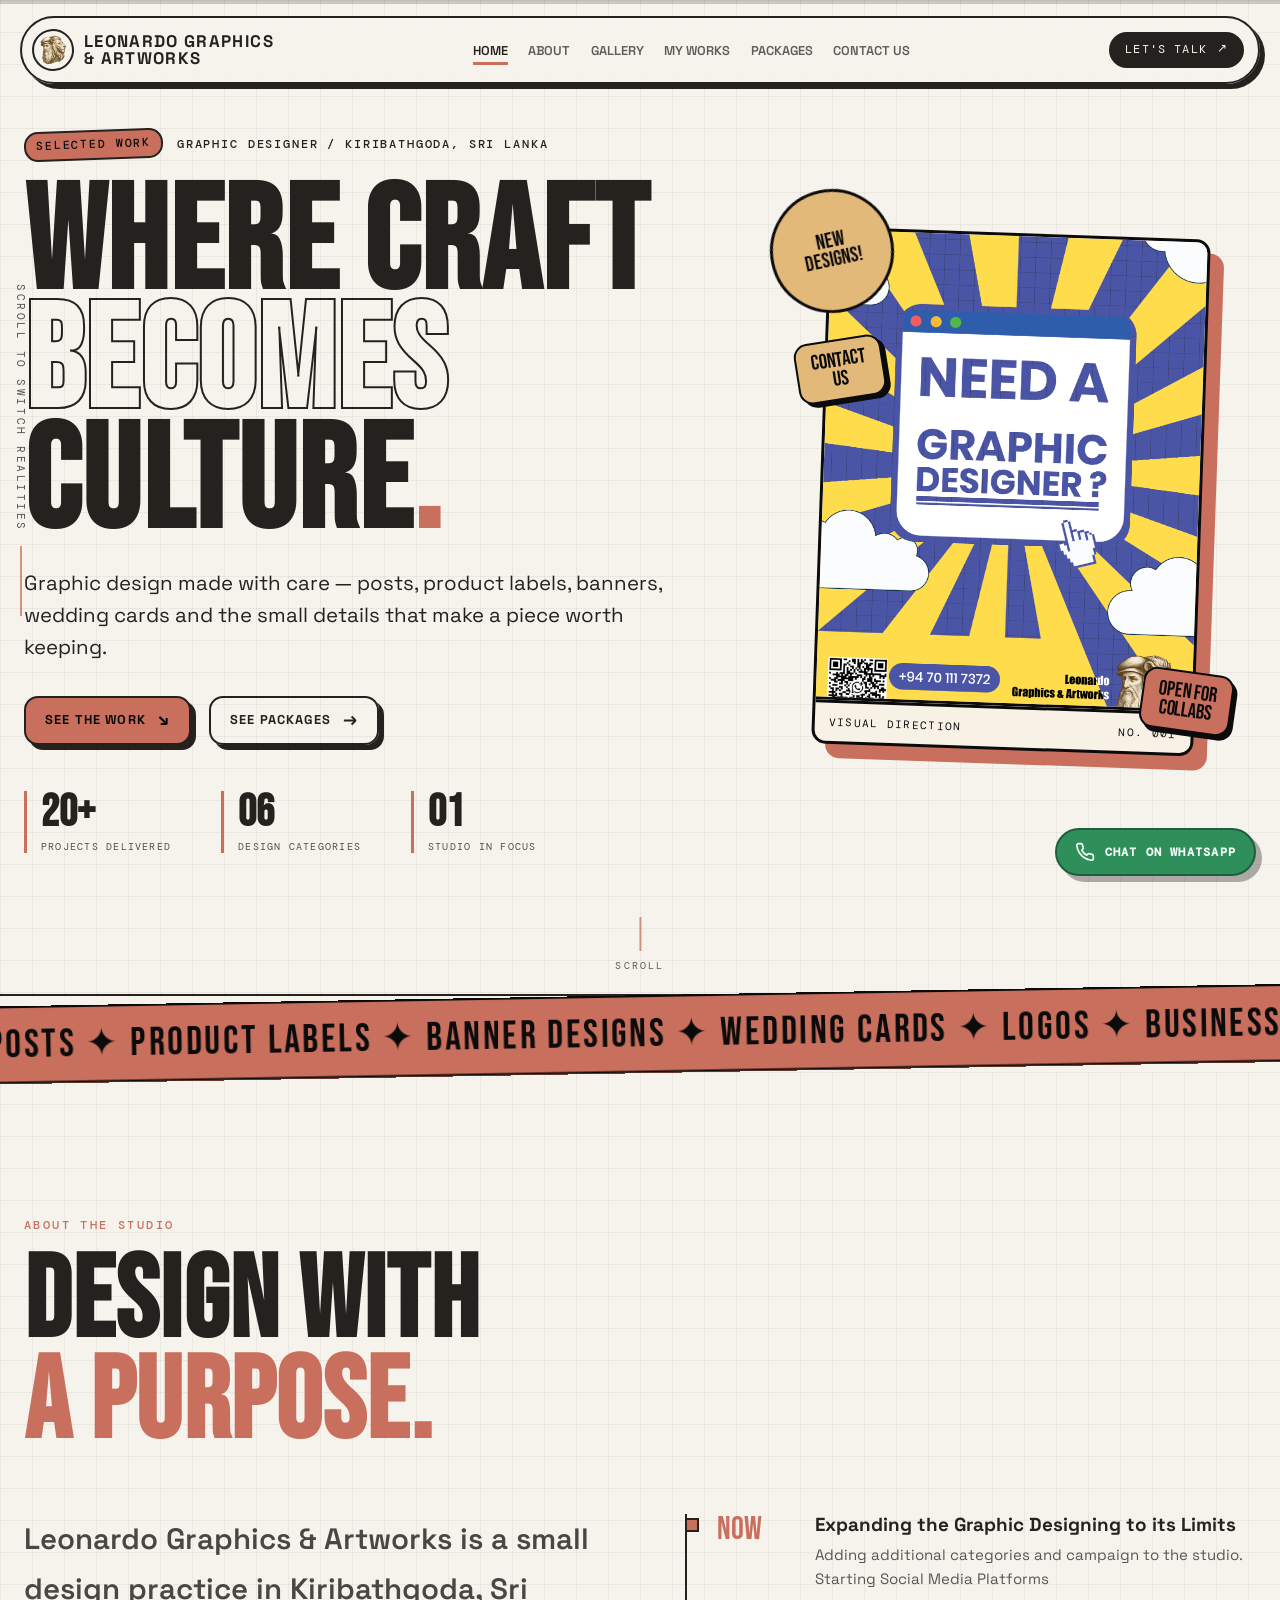
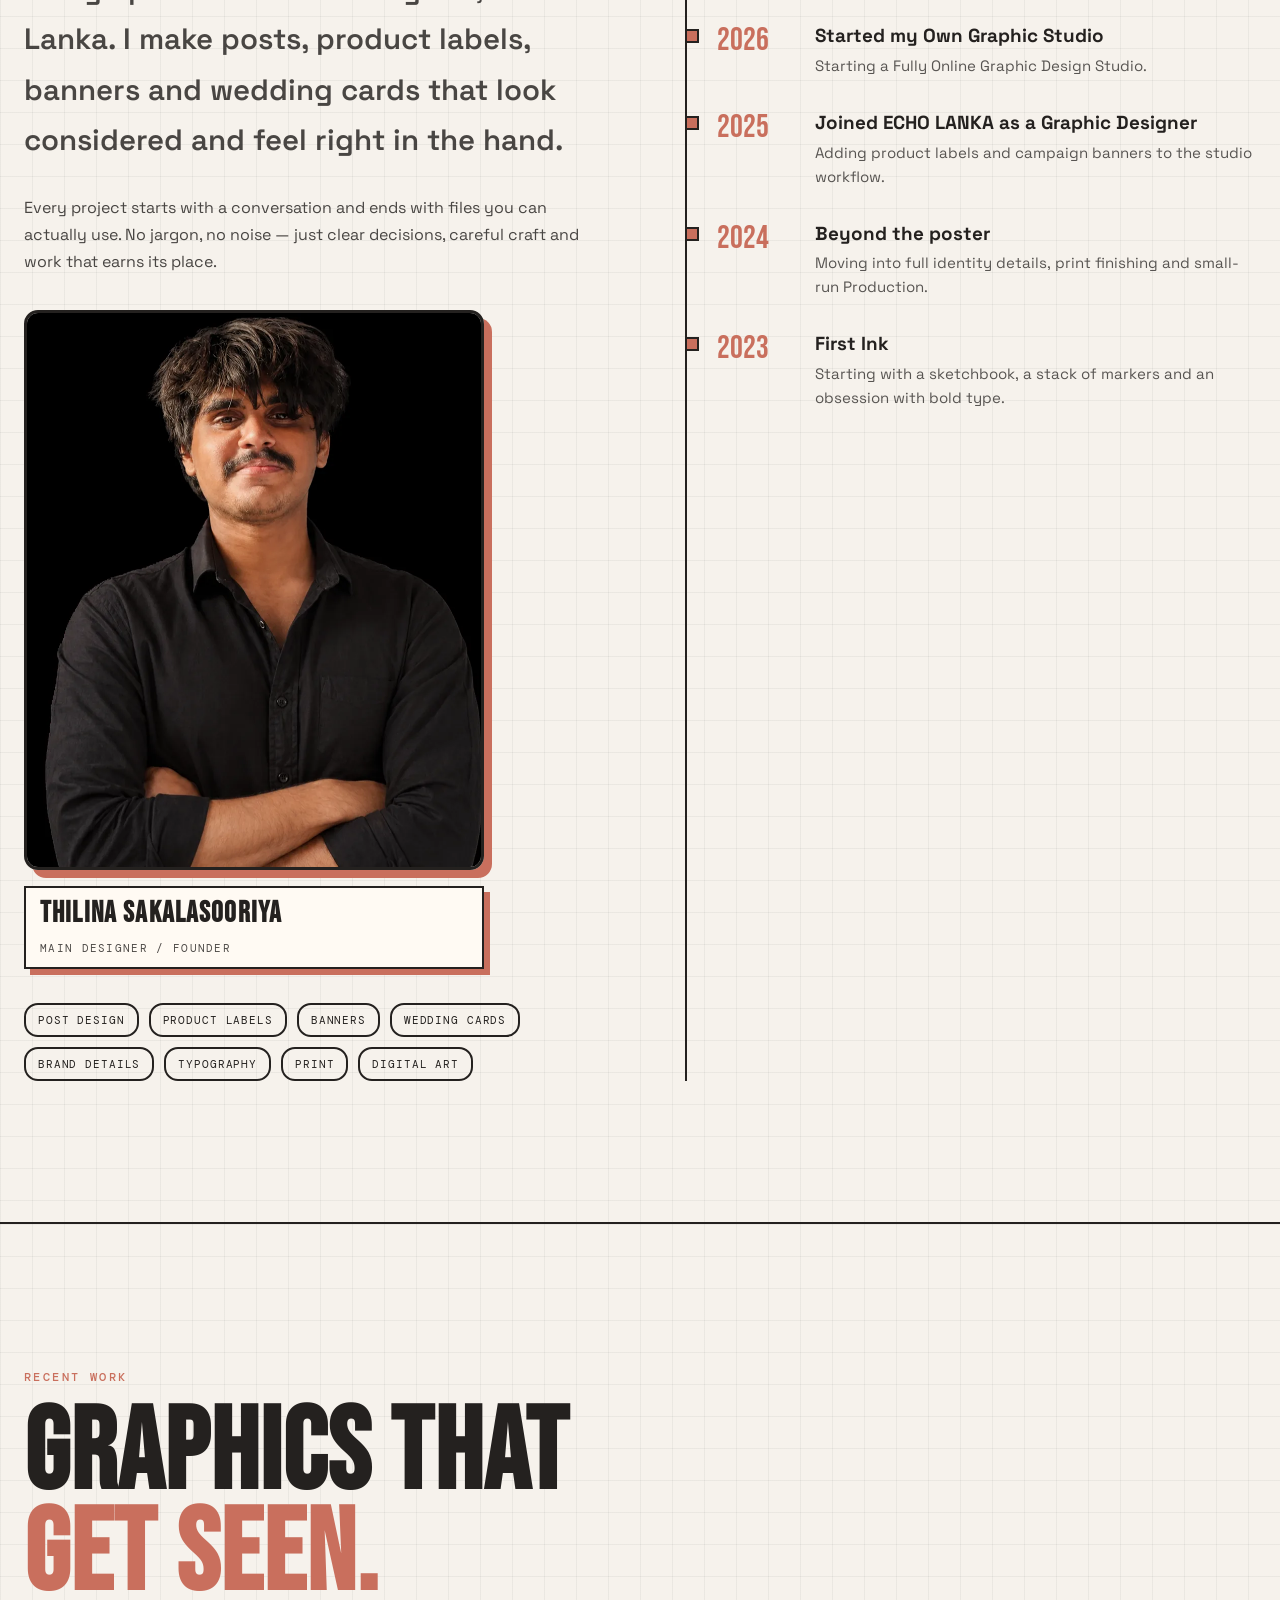
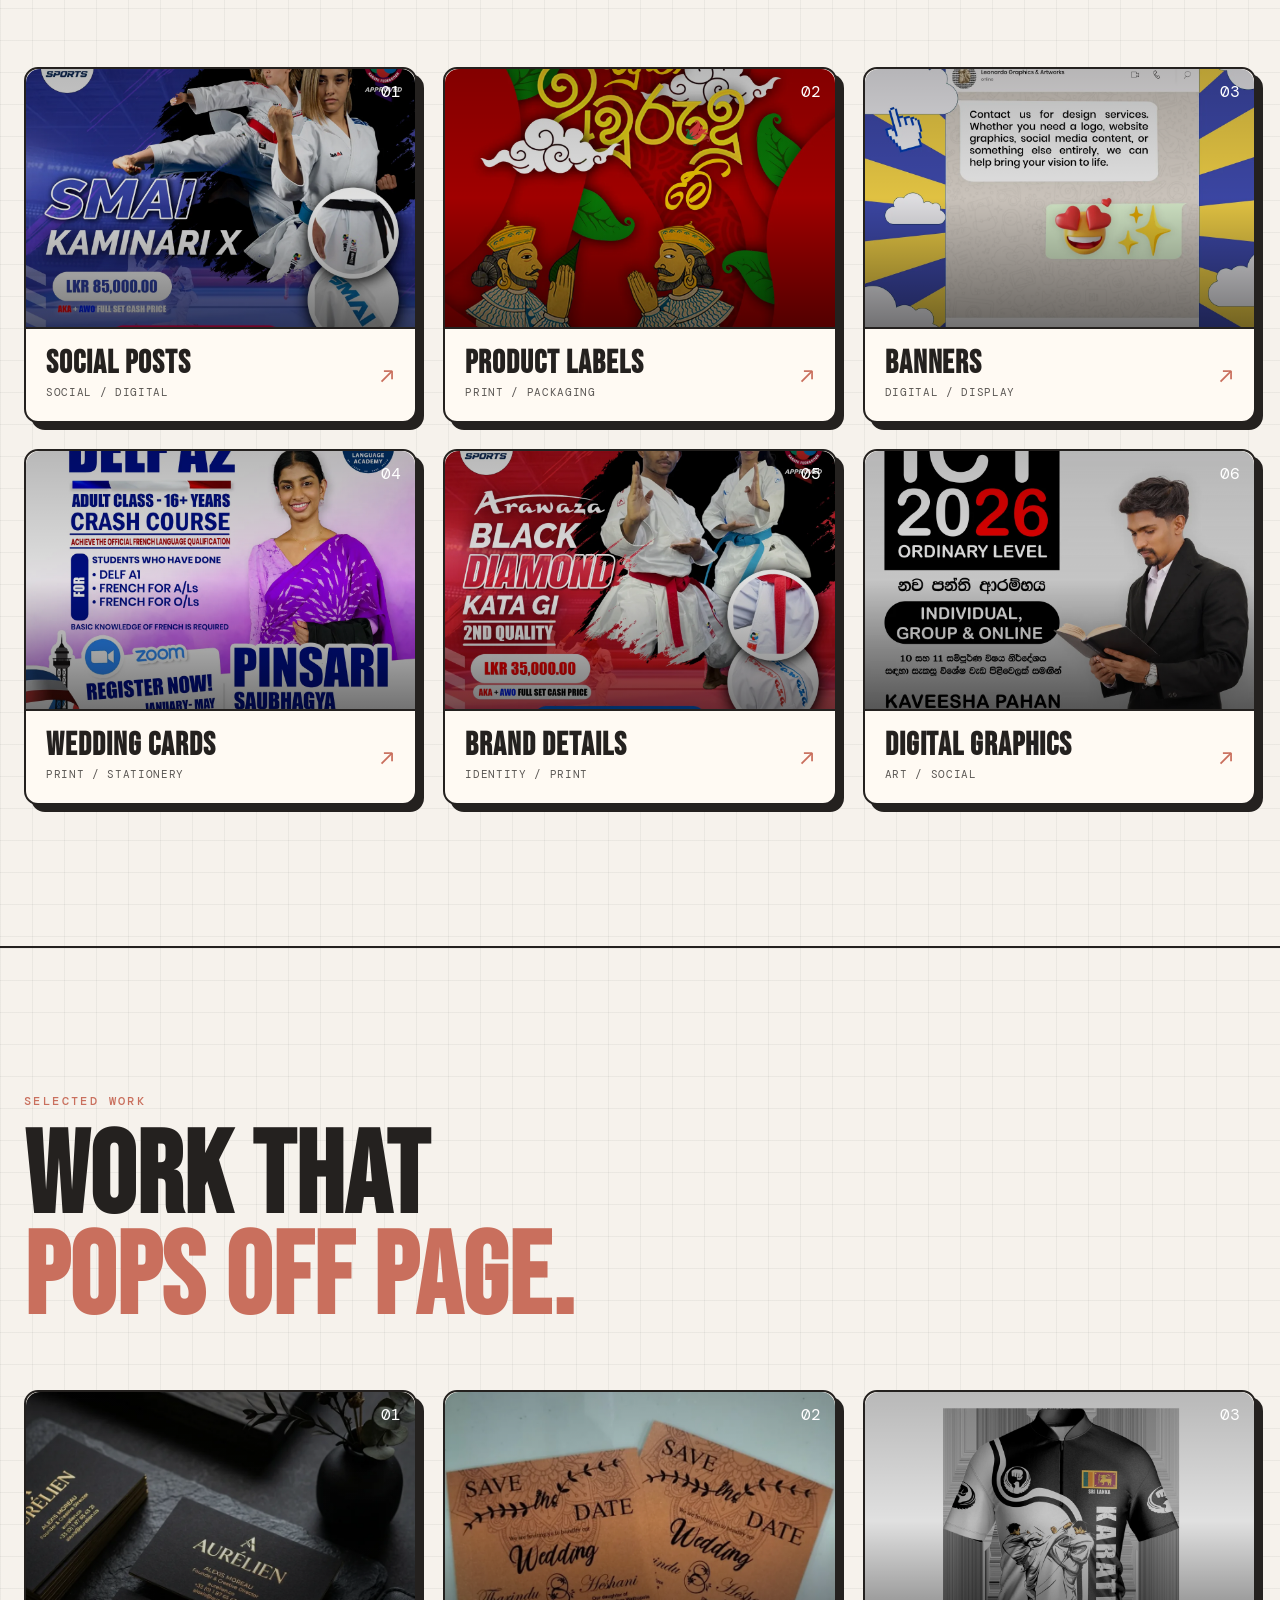
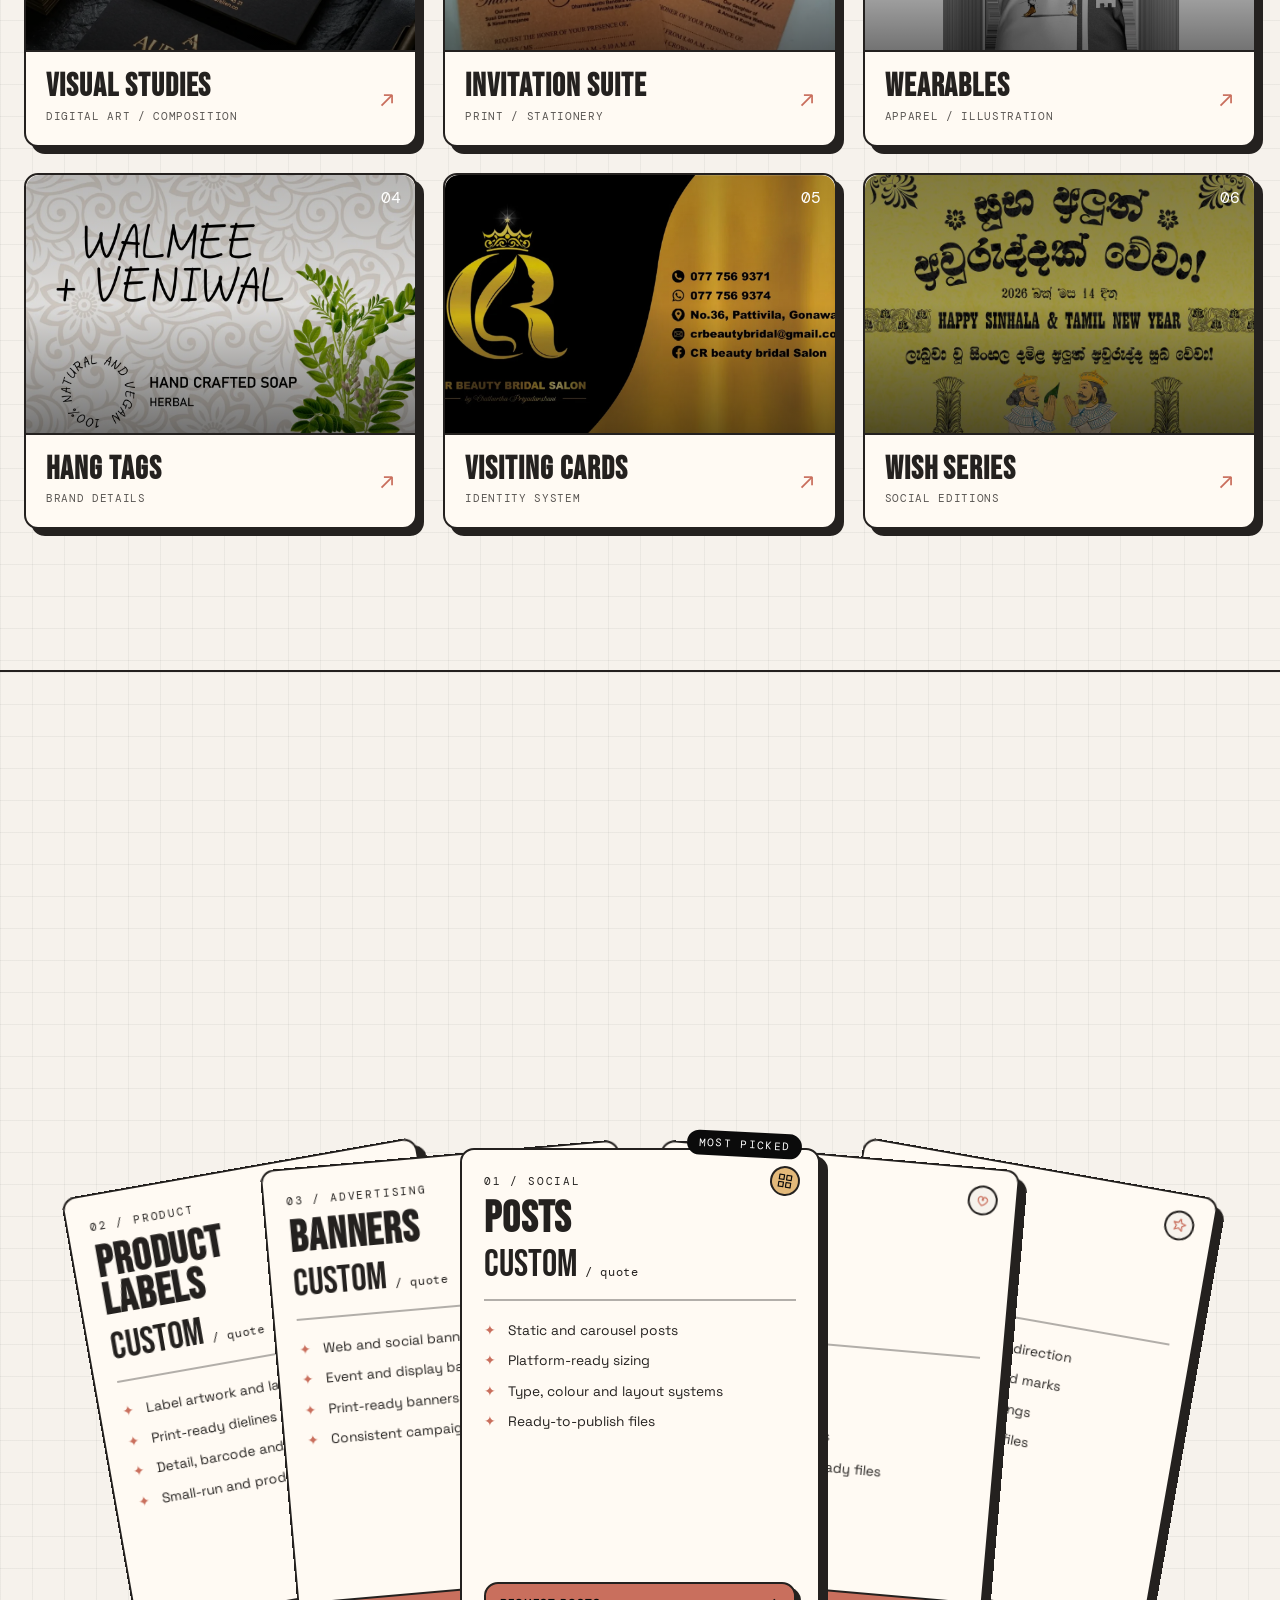
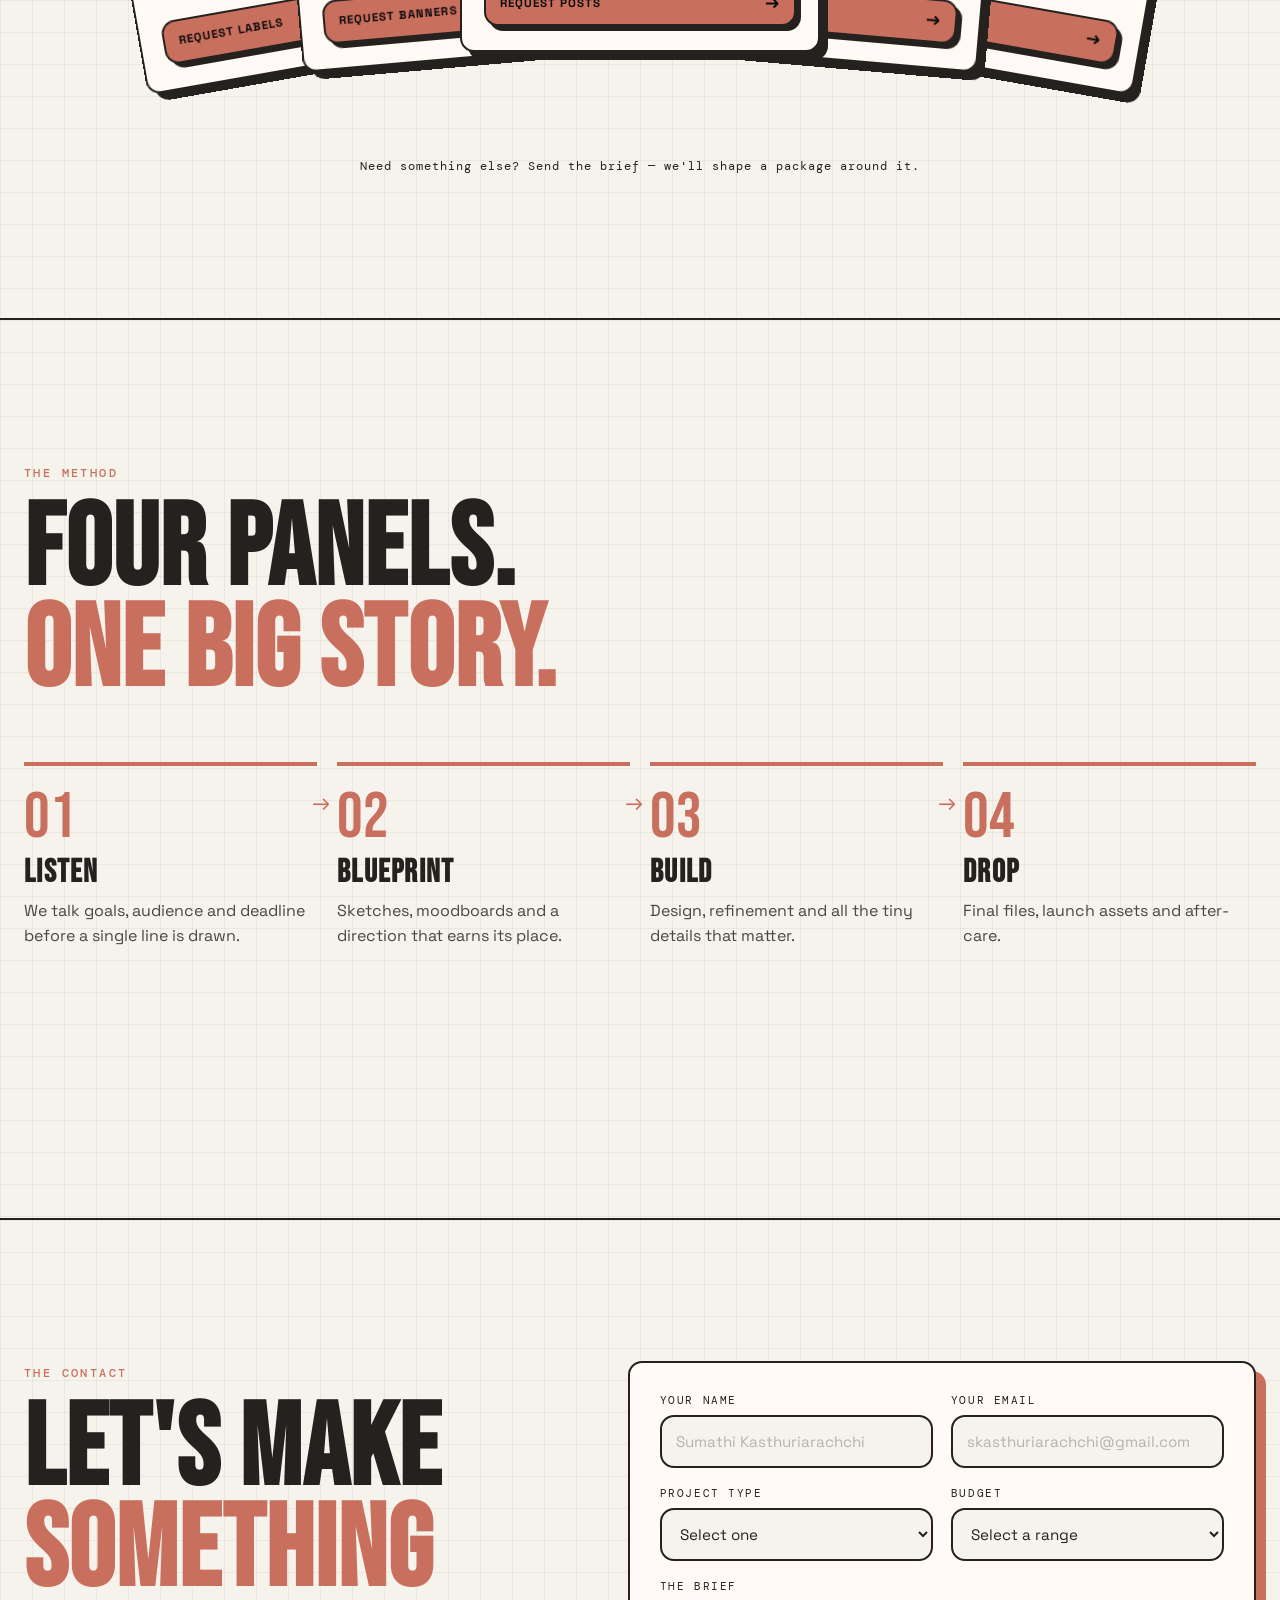
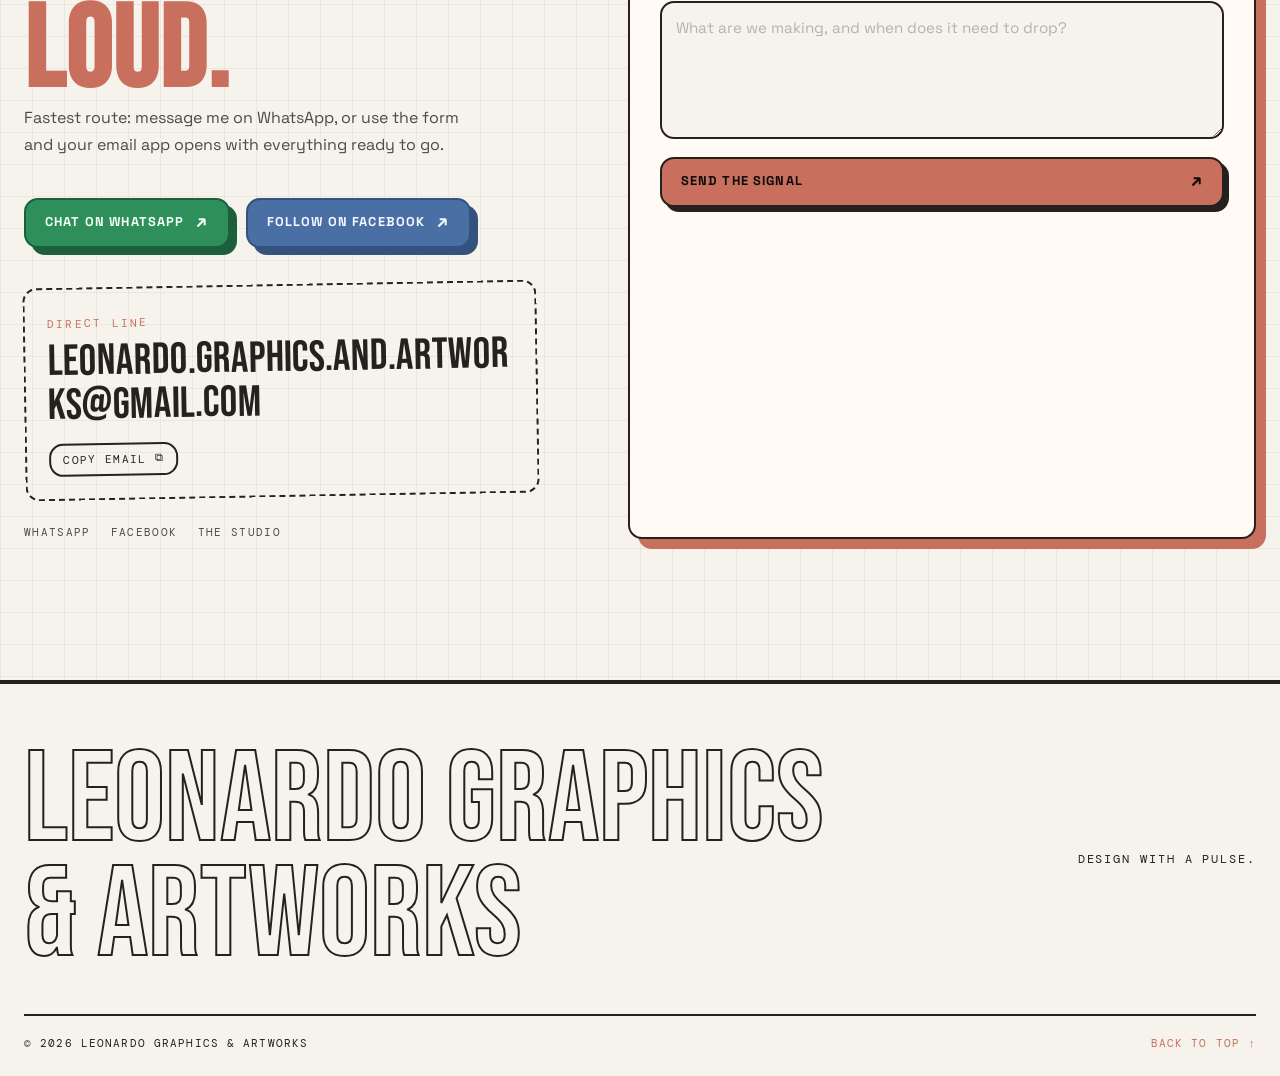
==== commit a40692a0: "Update index.html" ====
--- a/index.html
+++ b/index.html
@@ -116,27 +116,27 @@
       </div>
       <div class="work-grid journal-grid">
         <article class="work-card journal-card reveal" tabindex="0">
-          <div class="work-art"><img src="assets/images/story-01.webp" alt="Social post design" loading="lazy"><span>SOCIAL<br>POSTS</span><i>01</i></div>
+          <div class="work-art"><img src="assets/images/story-01.webp" alt="Social post design" loading="lazy"><i>01</i></div>
           <div class="work-info"><h3>Social Posts</h3><p>SOCIAL / DIGITAL</p><span class="arrow">↗</span></div>
         </article>
         <article class="work-card journal-card reveal" style="--delay: 60ms" tabindex="0">
-          <div class="work-art"><img src="assets/images/story-02.webp" alt="Product label design" loading="lazy"><span>PRODUCT<br>LABELS</span><i>02</i></div>
+          <div class="work-art"><img src="assets/images/story-02.webp" alt="Product label design" loading="lazy"><i>02</i></div>
           <div class="work-info"><h3>Product Labels</h3><p>PRINT / PACKAGING</p><span class="arrow">↗</span></div>
         </article>
         <article class="work-card journal-card reveal" style="--delay: 120ms" tabindex="0">
-          <div class="work-art"><img src="assets/images/story-03.webp" alt="Banner design" loading="lazy"><span>BANNERS</span><i>03</i></div>
+          <div class="work-art"><img src="assets/images/story-03.webp" alt="Banner design" loading="lazy"><i>03</i></div>
           <div class="work-info"><h3>Banners</h3><p>DIGITAL / DISPLAY</p><span class="arrow">↗</span></div>
         </article>
         <article class="work-card journal-card reveal" tabindex="0">
-          <div class="work-art"><img src="assets/images/story-04.webp" alt="Wedding card design" loading="lazy"><span>WEDDING<br>CARDS</span><i>04</i></div>
+          <div class="work-art"><img src="assets/images/story-04.webp" alt="Wedding card design" loading="lazy"><i>04</i></div>
           <div class="work-info"><h3>Wedding Cards</h3><p>PRINT / STATIONERY</p><span class="arrow">↗</span></div>
         </article>
         <article class="work-card journal-card reveal" style="--delay: 60ms" tabindex="0">
-          <div class="work-art"><img src="assets/images/story-05.webp" alt="Brand detail design" loading="lazy"><span>BRAND<br>DETAILS</span><i>05</i></div>
+          <div class="work-art"><img src="assets/images/story-05.webp" alt="Brand detail design" loading="lazy"><i>05</i></div>
           <div class="work-info"><h3>Brand Details</h3><p>IDENTITY / PRINT</p><span class="arrow">↗</span></div>
         </article>
         <article class="work-card journal-card reveal" style="--delay: 120ms" tabindex="0">
-          <div class="work-art"><img src="assets/images/story-06.webp" alt="Digital graphic design" loading="lazy"><span>DIGITAL<br>GRAPHICS</span><i>06</i></div>
+          <div class="work-art"><img src="assets/images/story-06.webp" alt="Digital graphic design" loading="lazy"><i>06</i></div>
           <div class="work-info"><h3>Digital Graphics</h3><p>ART / SOCIAL</p><span class="arrow">↗</span></div>
         </article>
       </div>
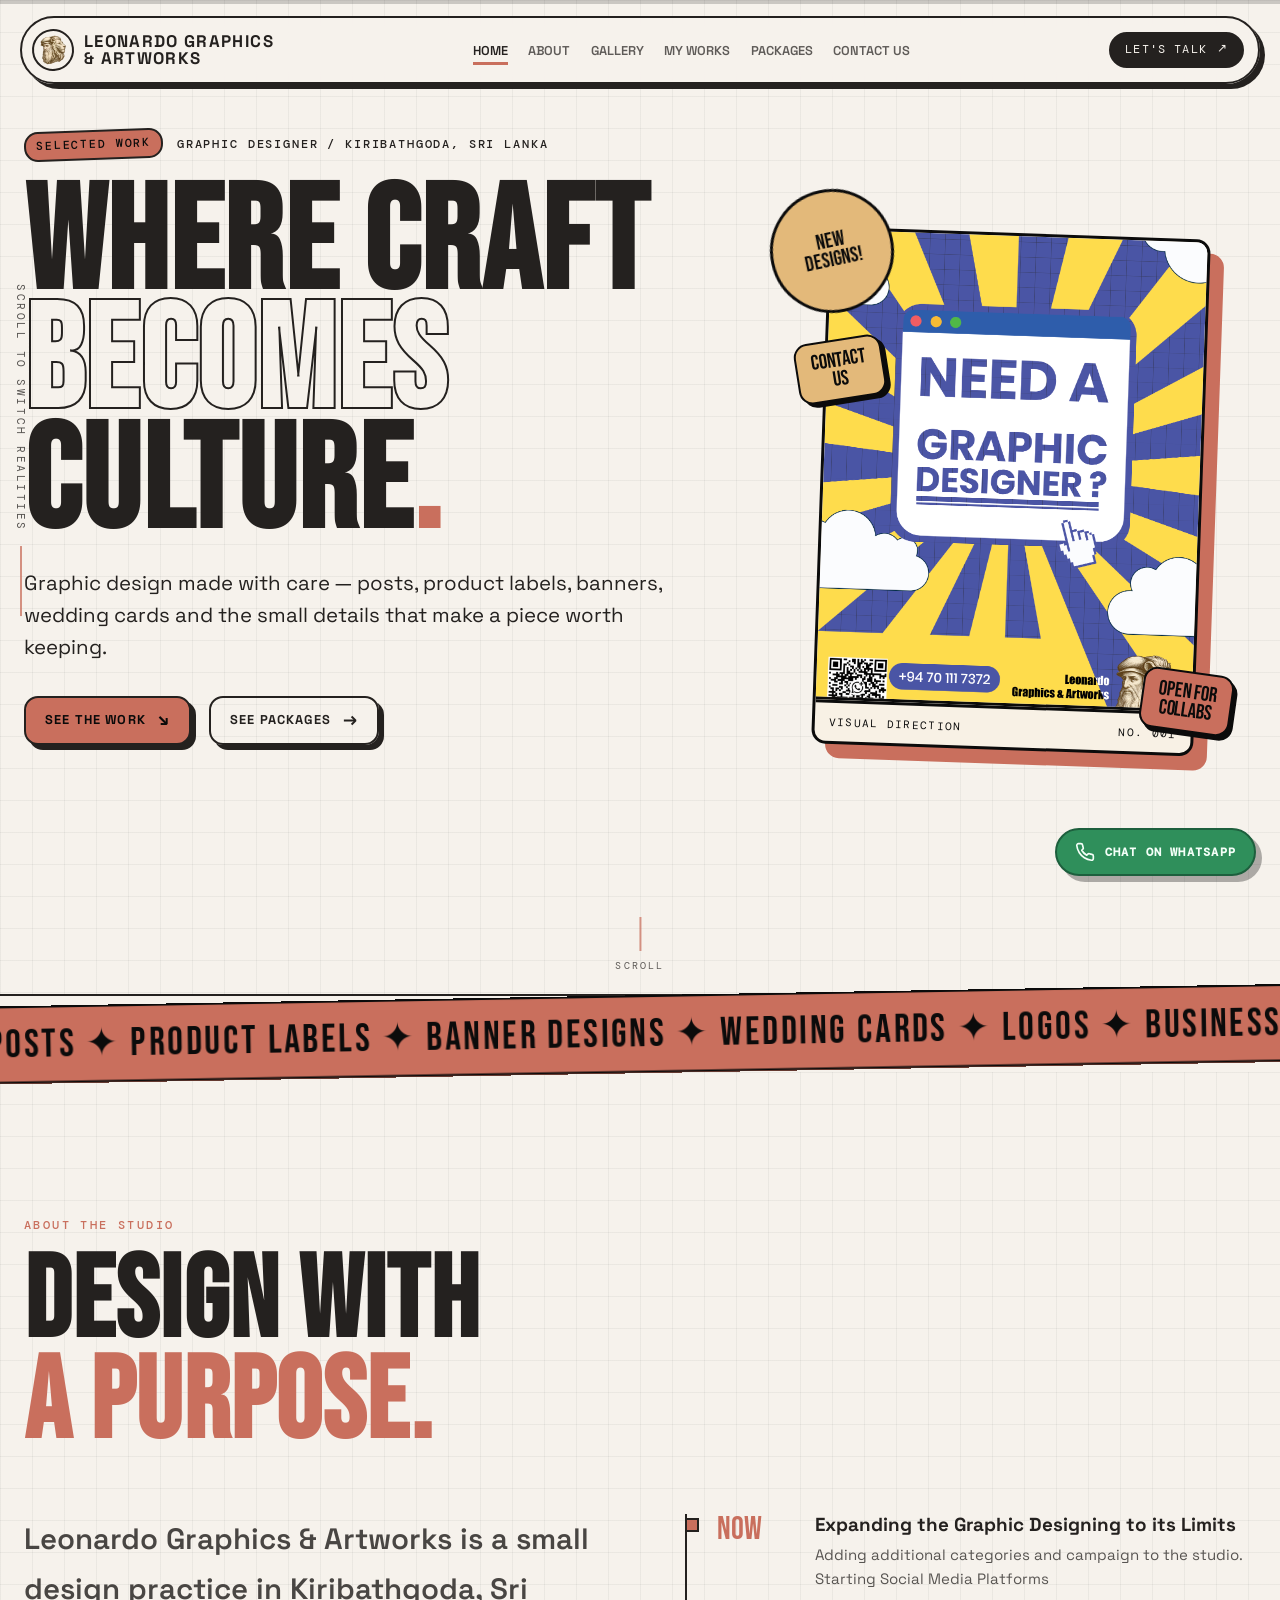
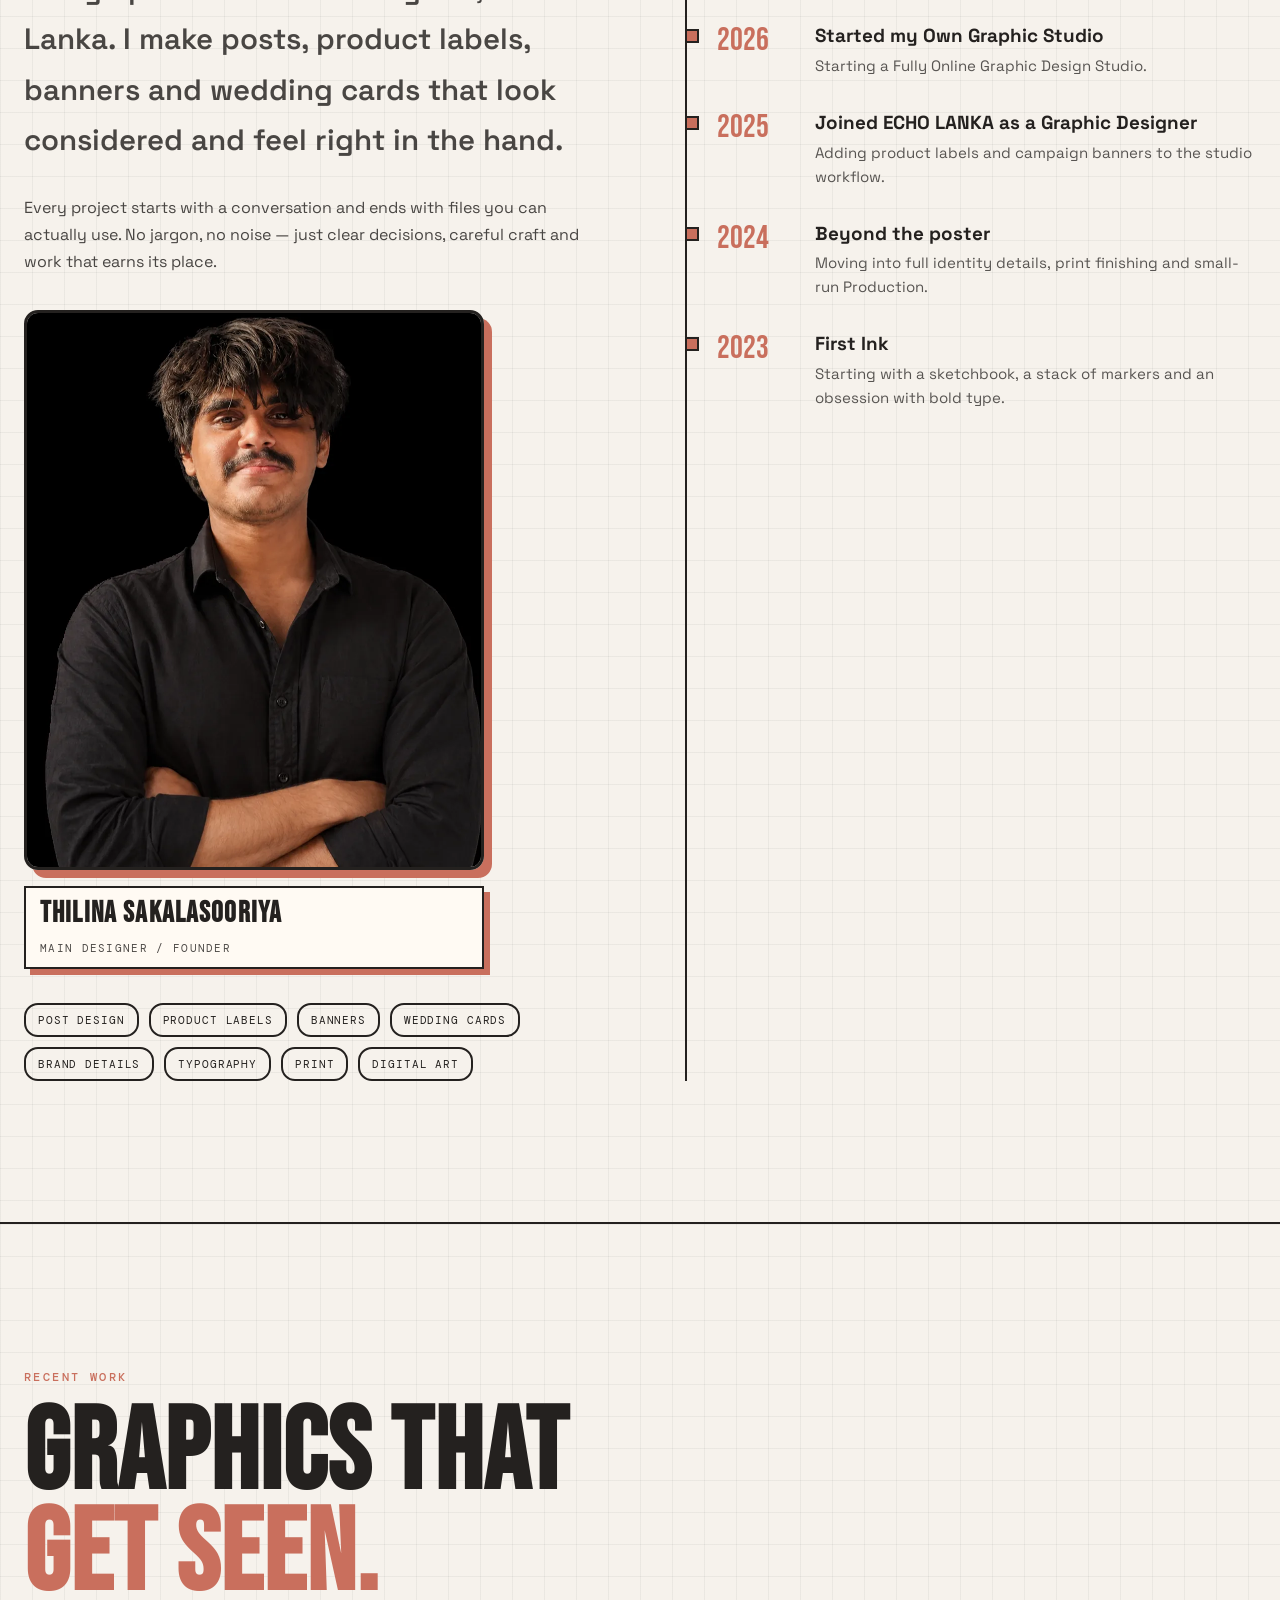
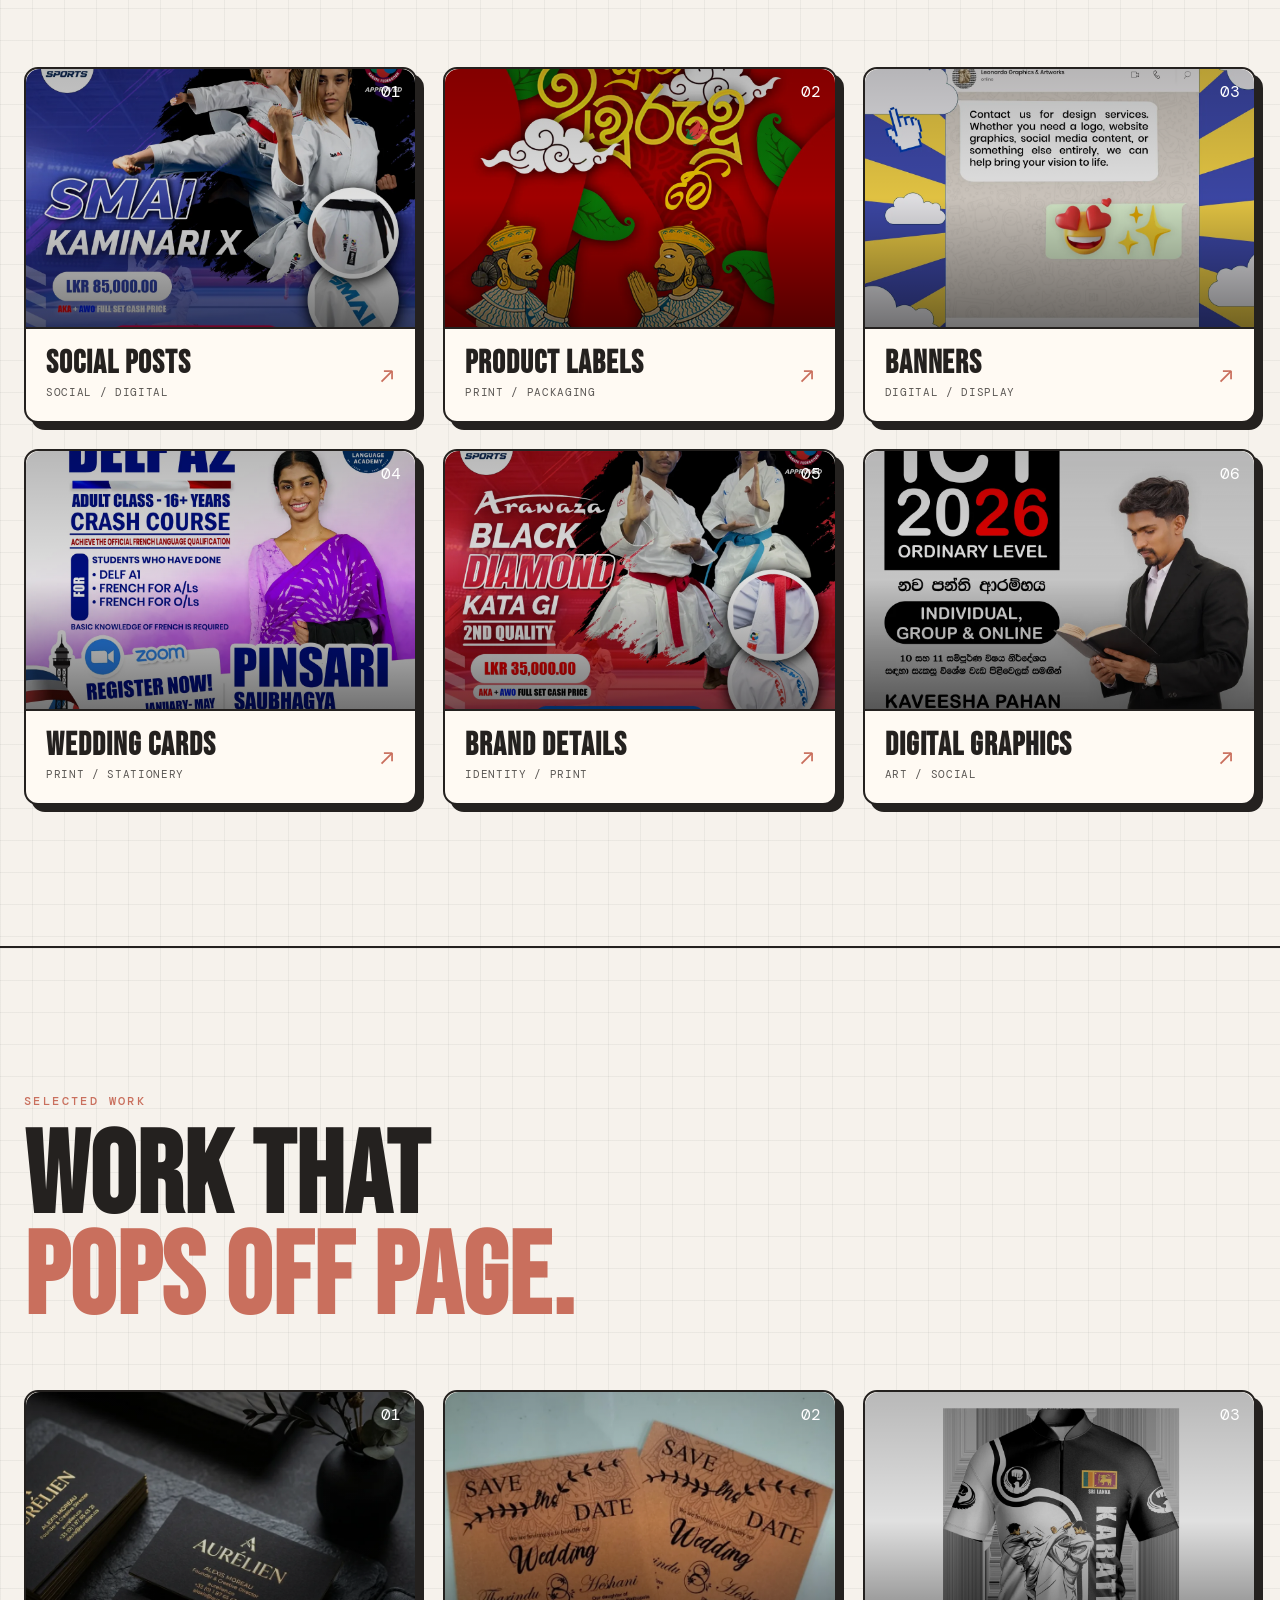
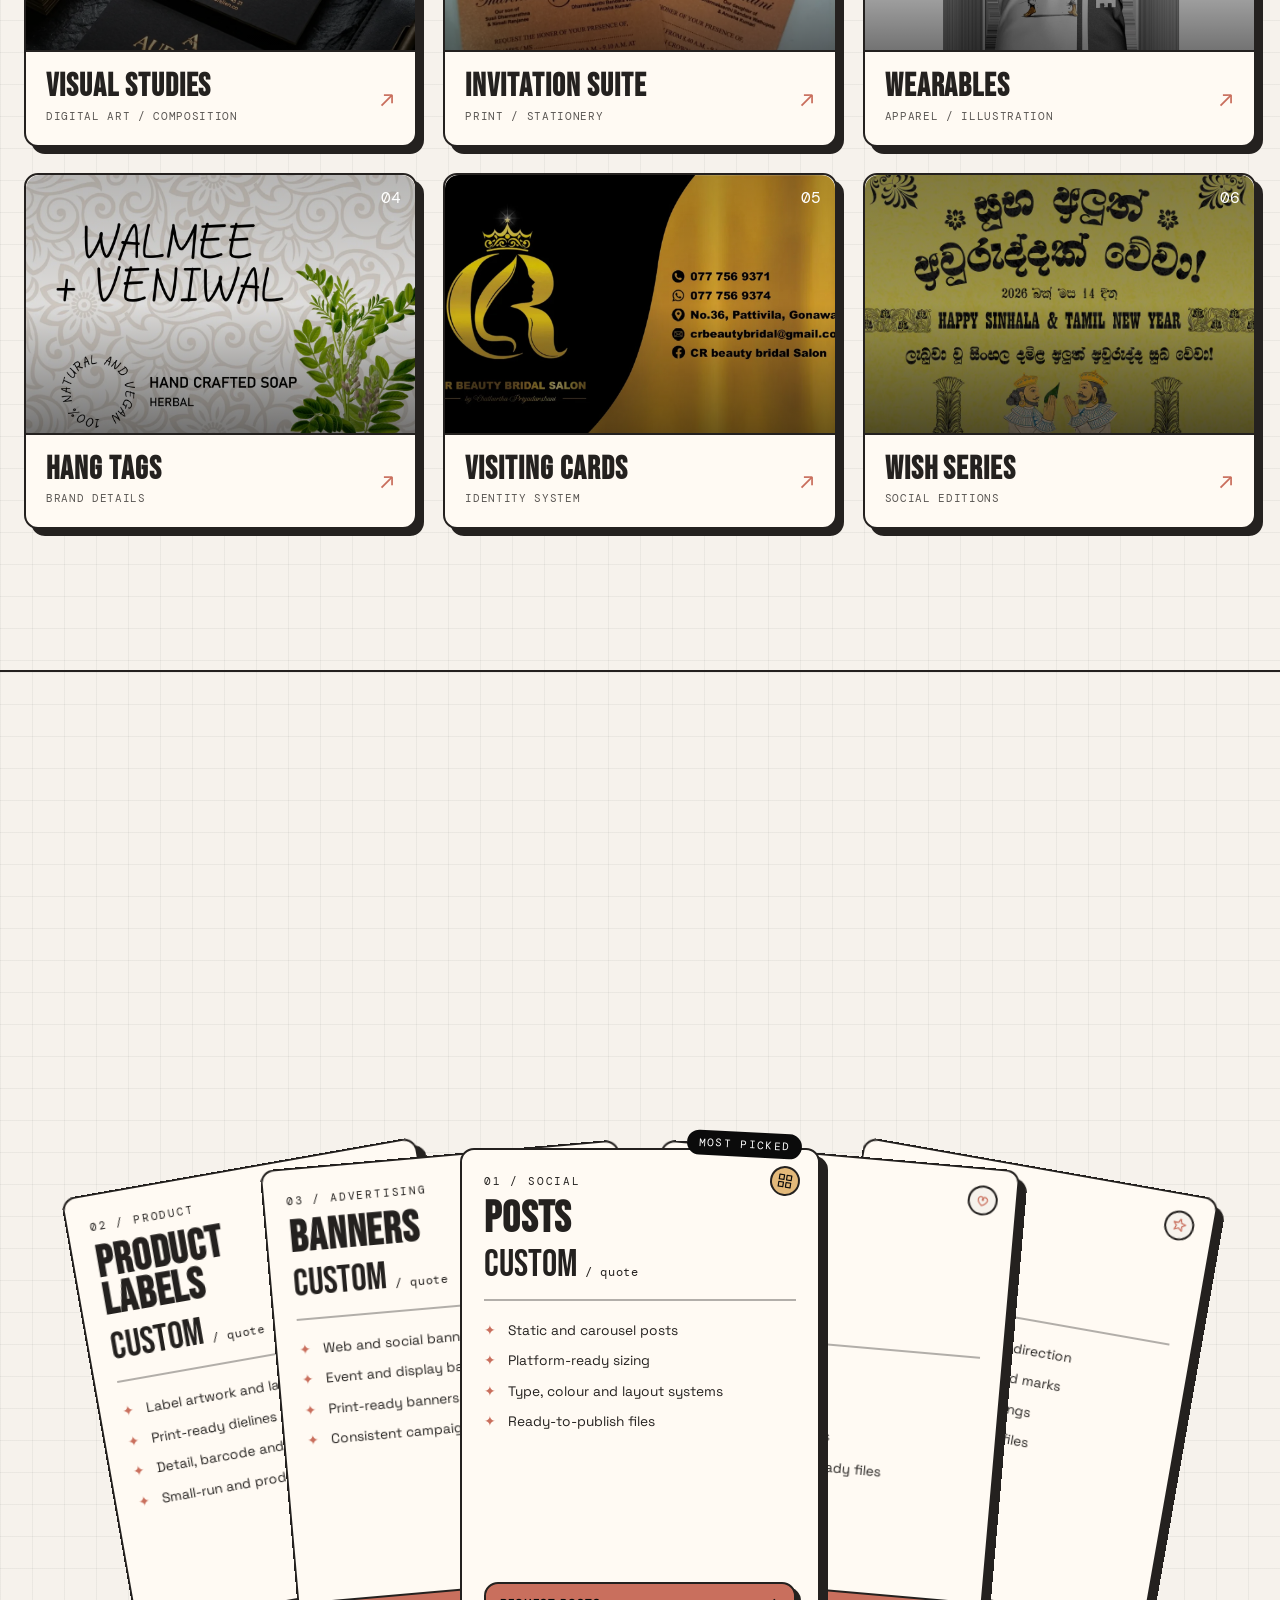
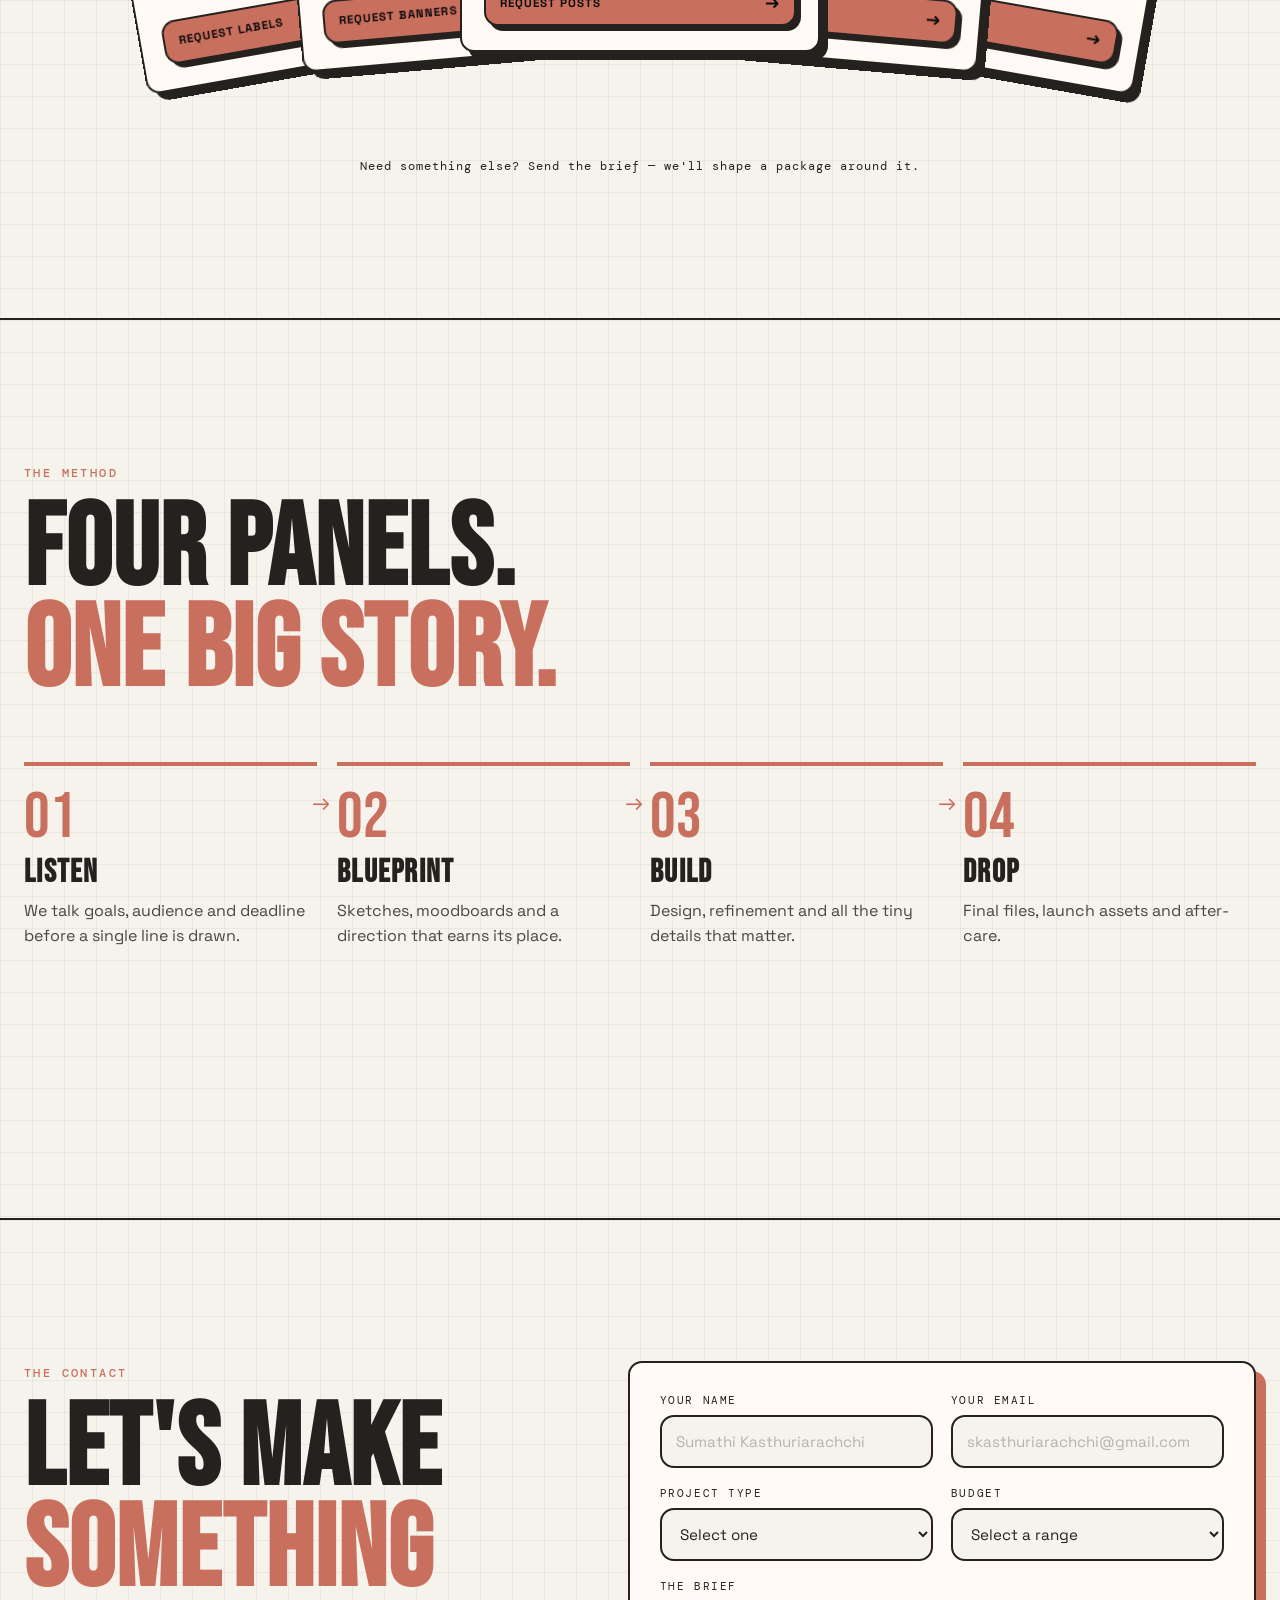
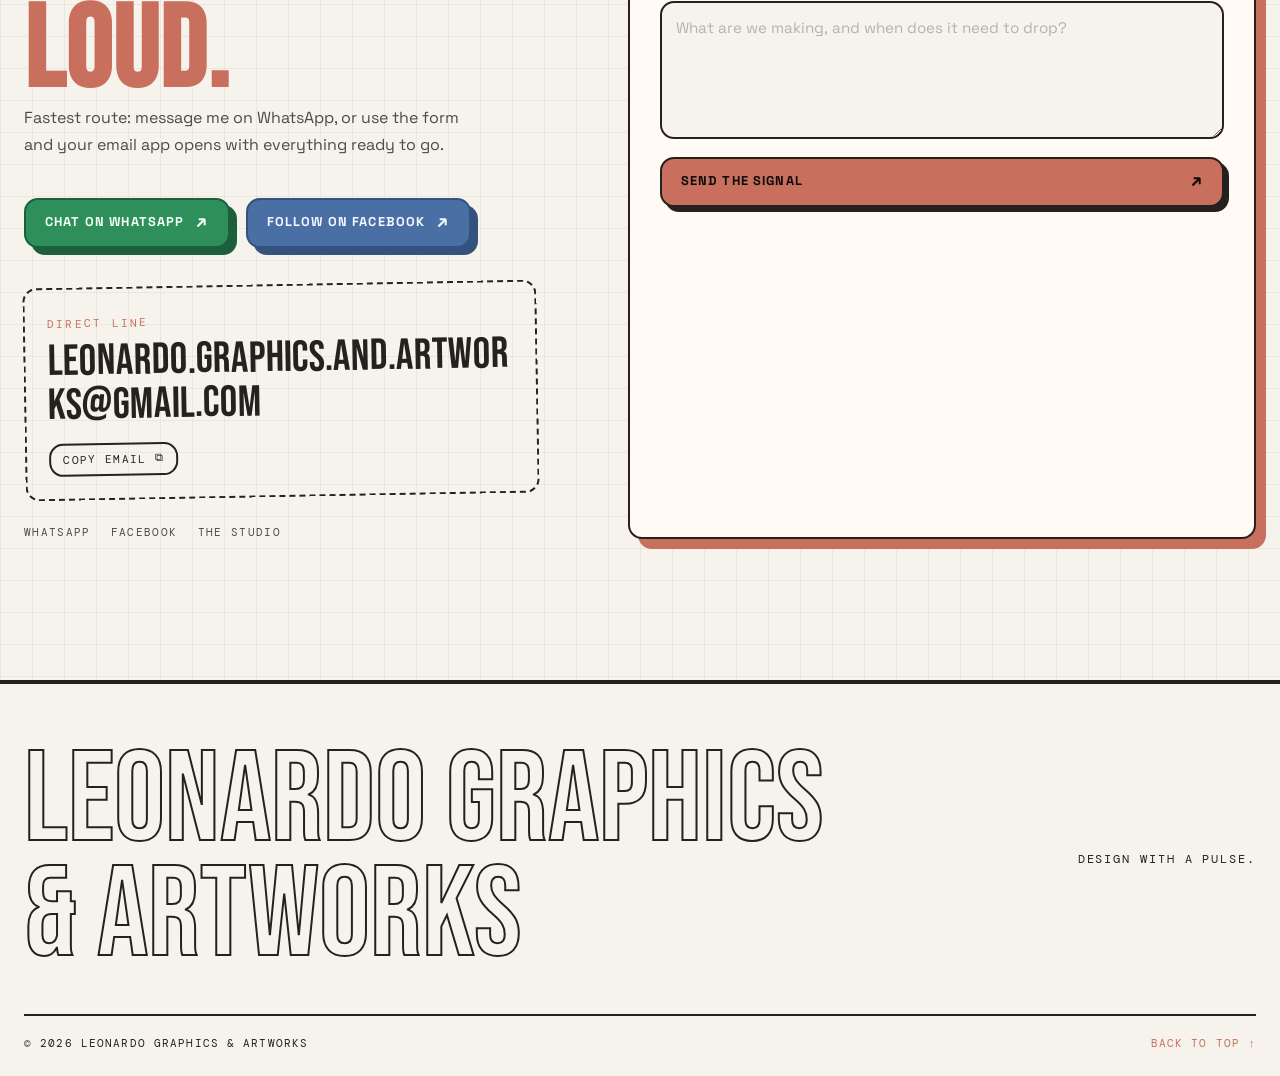
==== commit 91df4476: "Update index.html" ====
--- a/index.html
+++ b/index.html
@@ -251,7 +251,7 @@
           <h2>LET'S MAKE<br><em>SOMETHING LOUD.</em></h2>
           <p>Fastest route: message me on WhatsApp, or use the form and your email app opens with everything ready to go.</p>
           <div class="contact-buttons">
-            <a class="btn whatsapp-cta" href="https://wa.me/94701117372?text=Hi%20Leonardo%2C%20I%27d%20like%20to%20discuss%20a%20design%20project." target="_blank" rel="noopener">CHAT ON WHATSAPP <span>↗</span></a>
+            <a class="btn whatsapp-cta" href="https://wa.me/94701117372?text=Hi%20Thilina%2C%20I%27d%20like%20to%20discuss%20a%20design%20project." target="_blank" rel="noopener">CHAT ON WHATSAPP <span>↗</span></a>
             <a class="btn facebook-cta" href="https://www.facebook.com/profile.php?id=61586692315876" target="_blank" rel="noopener">FOLLOW ON FACEBOOK <span>↗</span></a>
           </div>
           <div class="direct-card">
@@ -305,7 +305,7 @@
     <div class="footer-bottom"><span>© <span id="year">2026</span> LEONARDO GRAPHICS &amp; ARTWORKS</span><a href="#home">BACK TO TOP ↑</a></div>
   </footer>
 
-  <a class="whatsapp-float" href="https://wa.me/94701117372?text=Hi%20Leonardo%2C%20I%27d%20like%20to%20discuss%20a%20design%20project." target="_blank" rel="noopener" aria-label="Chat on WhatsApp">
+  <a class="whatsapp-float" href="https://wa.me/94701117372?text=Hi%20Thilina%2C%20I%27d%20like%20to%20discuss%20a%20design%20project." target="_blank" rel="noopener" aria-label="Chat on WhatsApp">
     <svg viewBox="0 0 24 24" aria-hidden="true"><path d="M22 16.92v3a2 2 0 0 1-2.18 2 19.8 19.8 0 0 1-8.63-3.07 19.5 19.5 0 0 1-6-6A19.8 19.8 0 0 1 2.12 4.18 2 2 0 0 1 4.11 2h3a2 2 0 0 1 2 1.72c.13.96.37 1.9.72 2.81a2 2 0 0 1-.45 2.11L8.09 9.91a16 16 0 0 0 6 6l1.27-1.27a2 2 0 0 1 2.11-.45c.91.35 1.85.59 2.81.72A2 2 0 0 1 22 16.92z"/></svg>
     <span>CHAT ON WHATSAPP</span>
   </a>
--- a/css/template.css
+++ b/css/template.css
@@ -397,6 +397,10 @@
   70% { transform: translate(calc(var(--fan-x) * 1.08), var(--fan-y)) rotate(var(--fan-rotate)); opacity: 1; }
   100% { transform: translate(var(--fan-x), var(--fan-y)) rotate(var(--fan-rotate)); opacity: 1; }
 }
+@keyframes cardStackIn {
+  0% { transform: translateY(44px) scale(0.96); opacity: 0; }
+  100% { transform: none; opacity: 1; }
+}
 
 @media (max-width: 1100px) {
   .side-rail { display: none; }
@@ -411,7 +415,7 @@
   .packages-grid { grid-template-columns: 1fr; gap: 34px; padding: 0; }
   .package { grid-area: auto; width: 100%; aspect-ratio: auto; transform: none; }
   .js .packages-grid .package.reveal, .js .packages-grid:not(.is-dealt) .package, .packages-grid.is-dealt .package:hover, .packages-grid.is-dealt .package:focus-visible { transform: none; --lift: 0px; --fan-rotate: 0deg; }
-  .js .packages-grid.is-dealt .package.reveal { animation: none; }
+  .js .packages-grid.is-dealt .package.reveal { animation: cardStackIn 0.9s cubic-bezier(0.22, 1, 0.36, 1) var(--delay, 0ms) backwards; }
   .process-steps { grid-template-columns: repeat(2, 1fr); gap: 34px 20px; }
   .step:nth-child(2)::before { display: none; }
   .article-layout { grid-template-columns: minmax(0, 760px); }
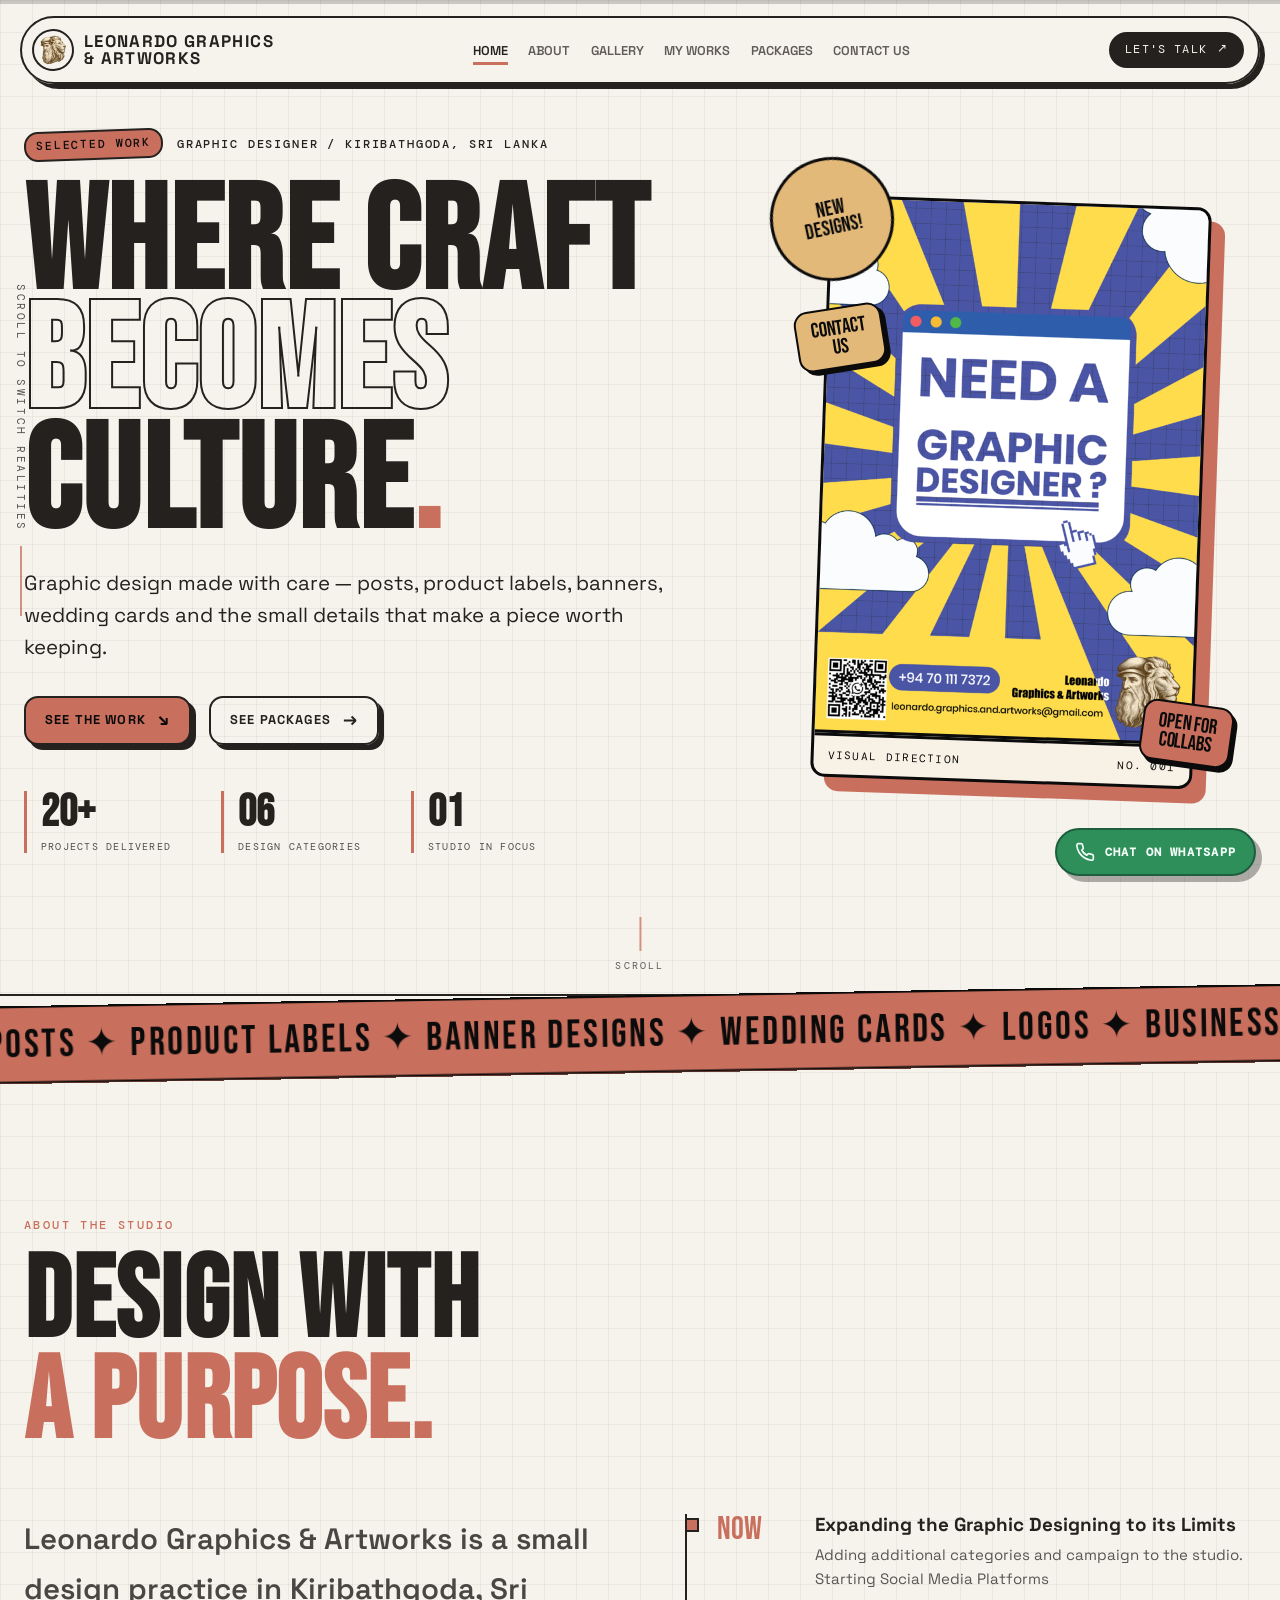
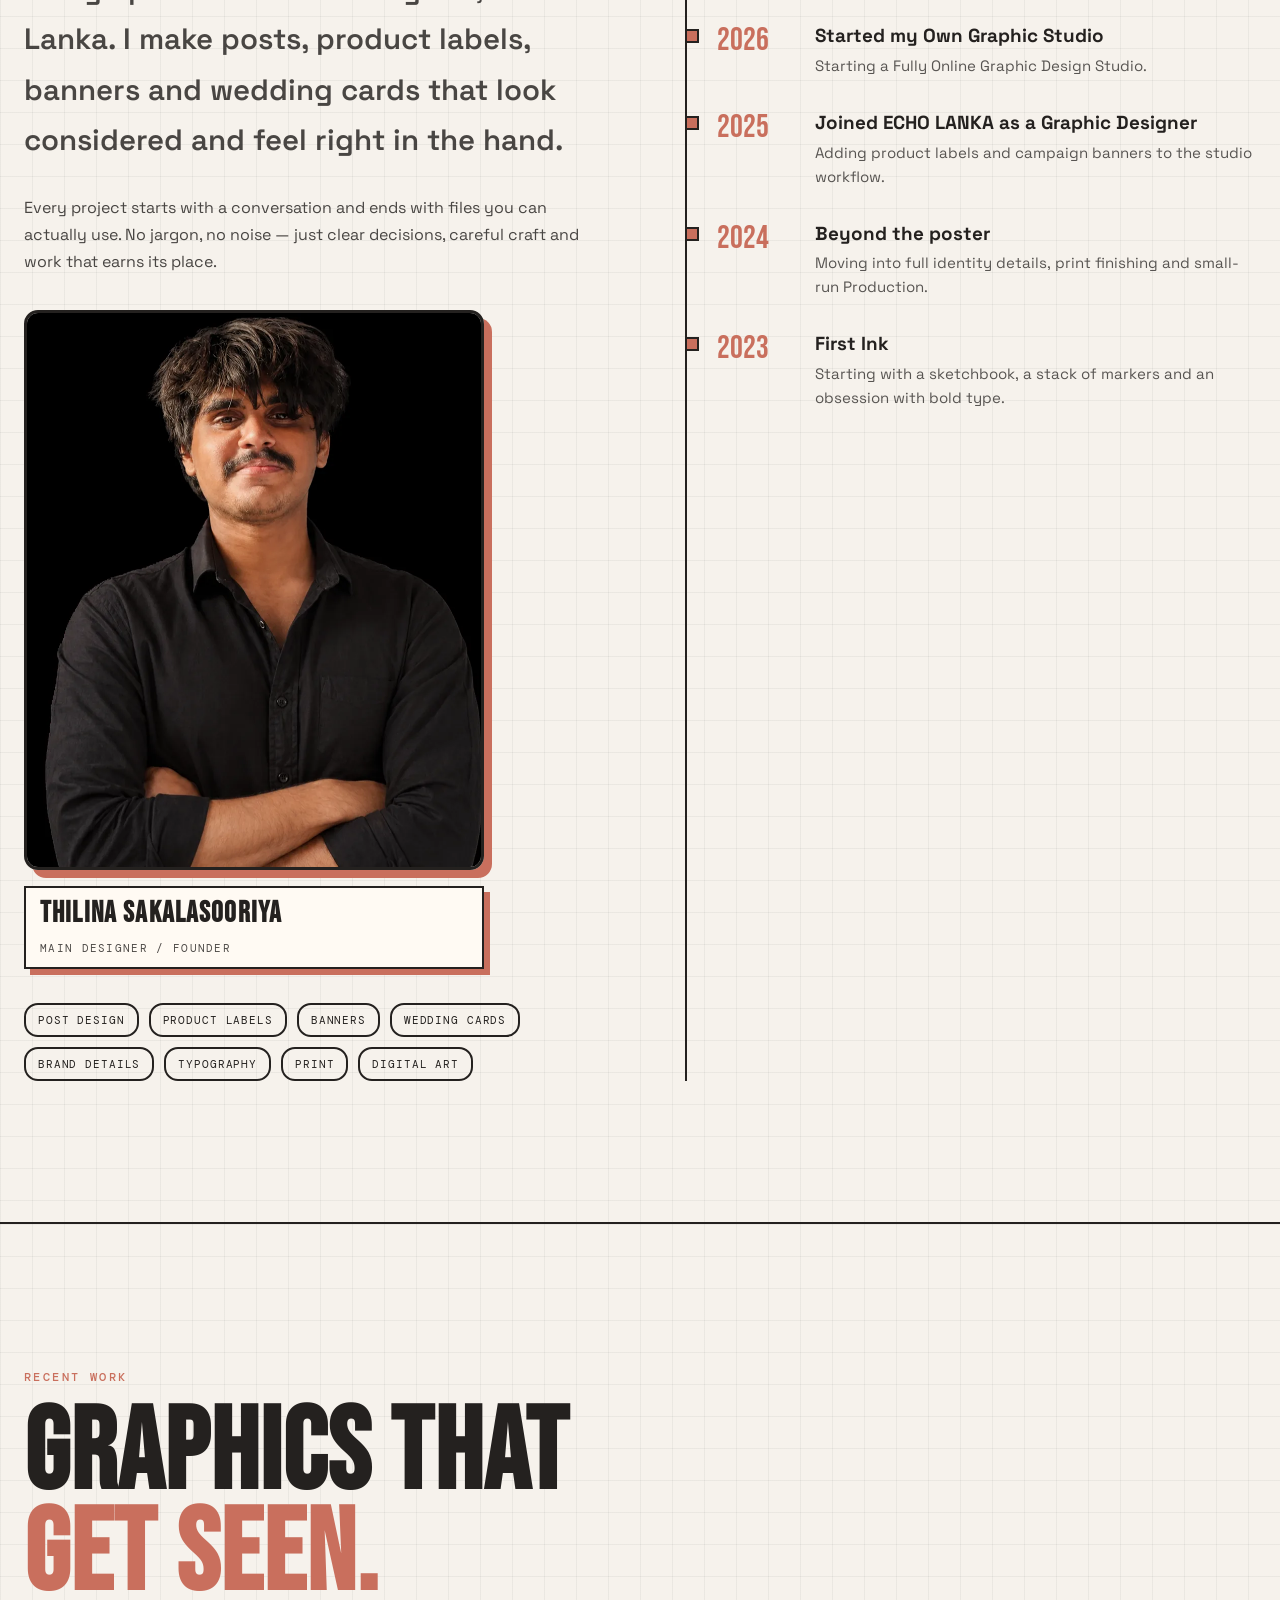
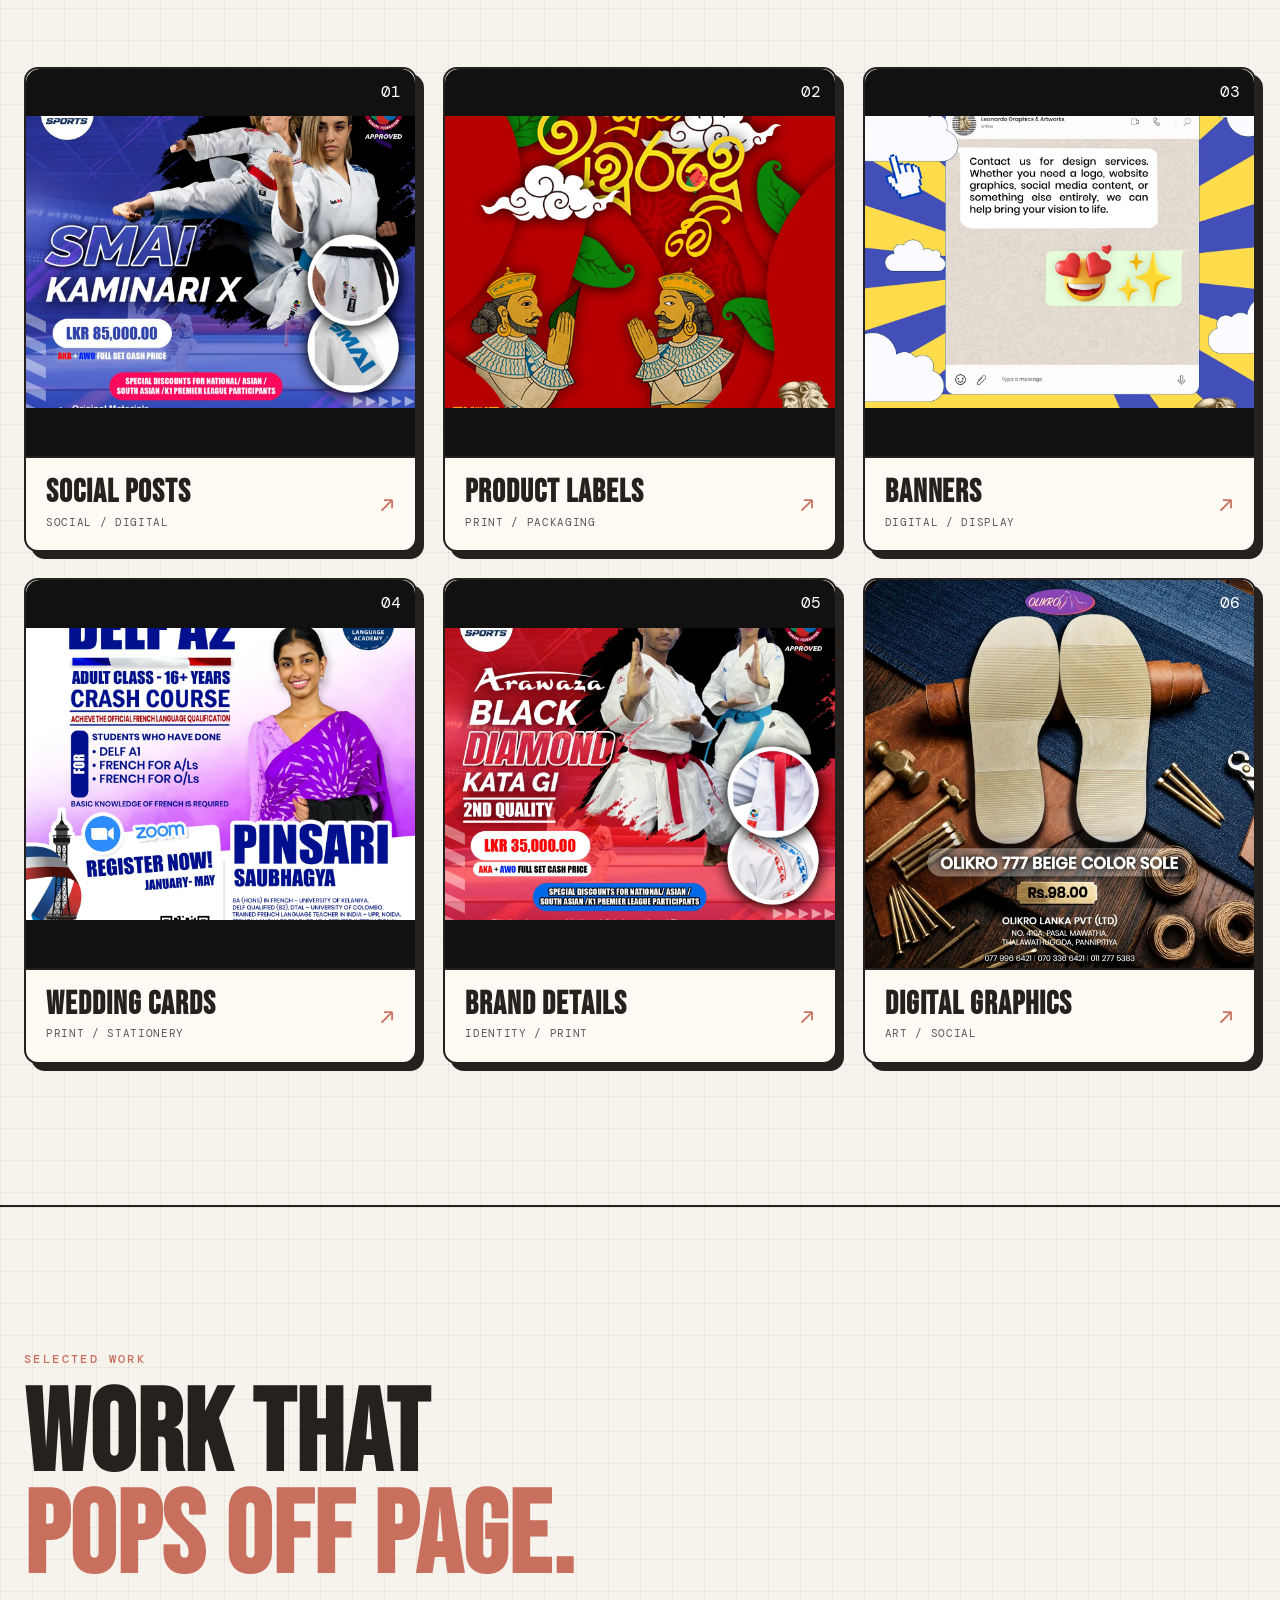
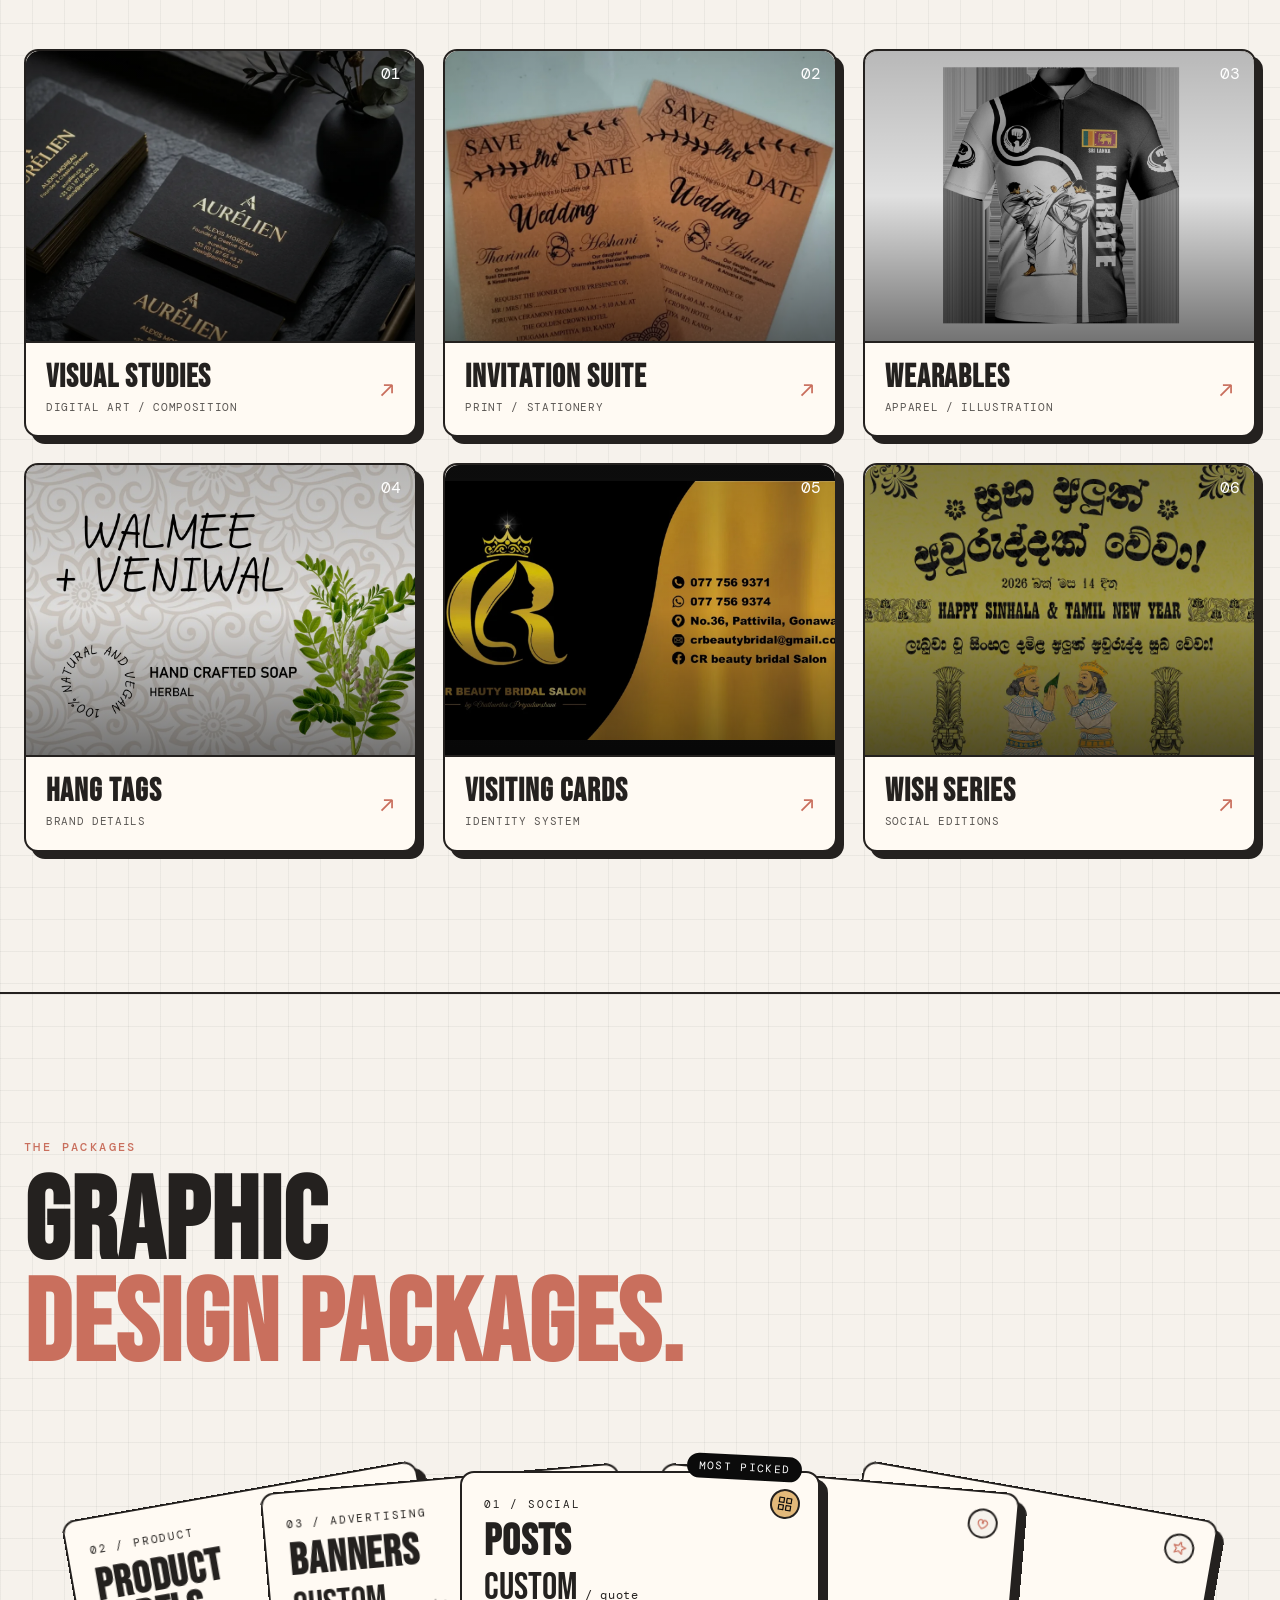
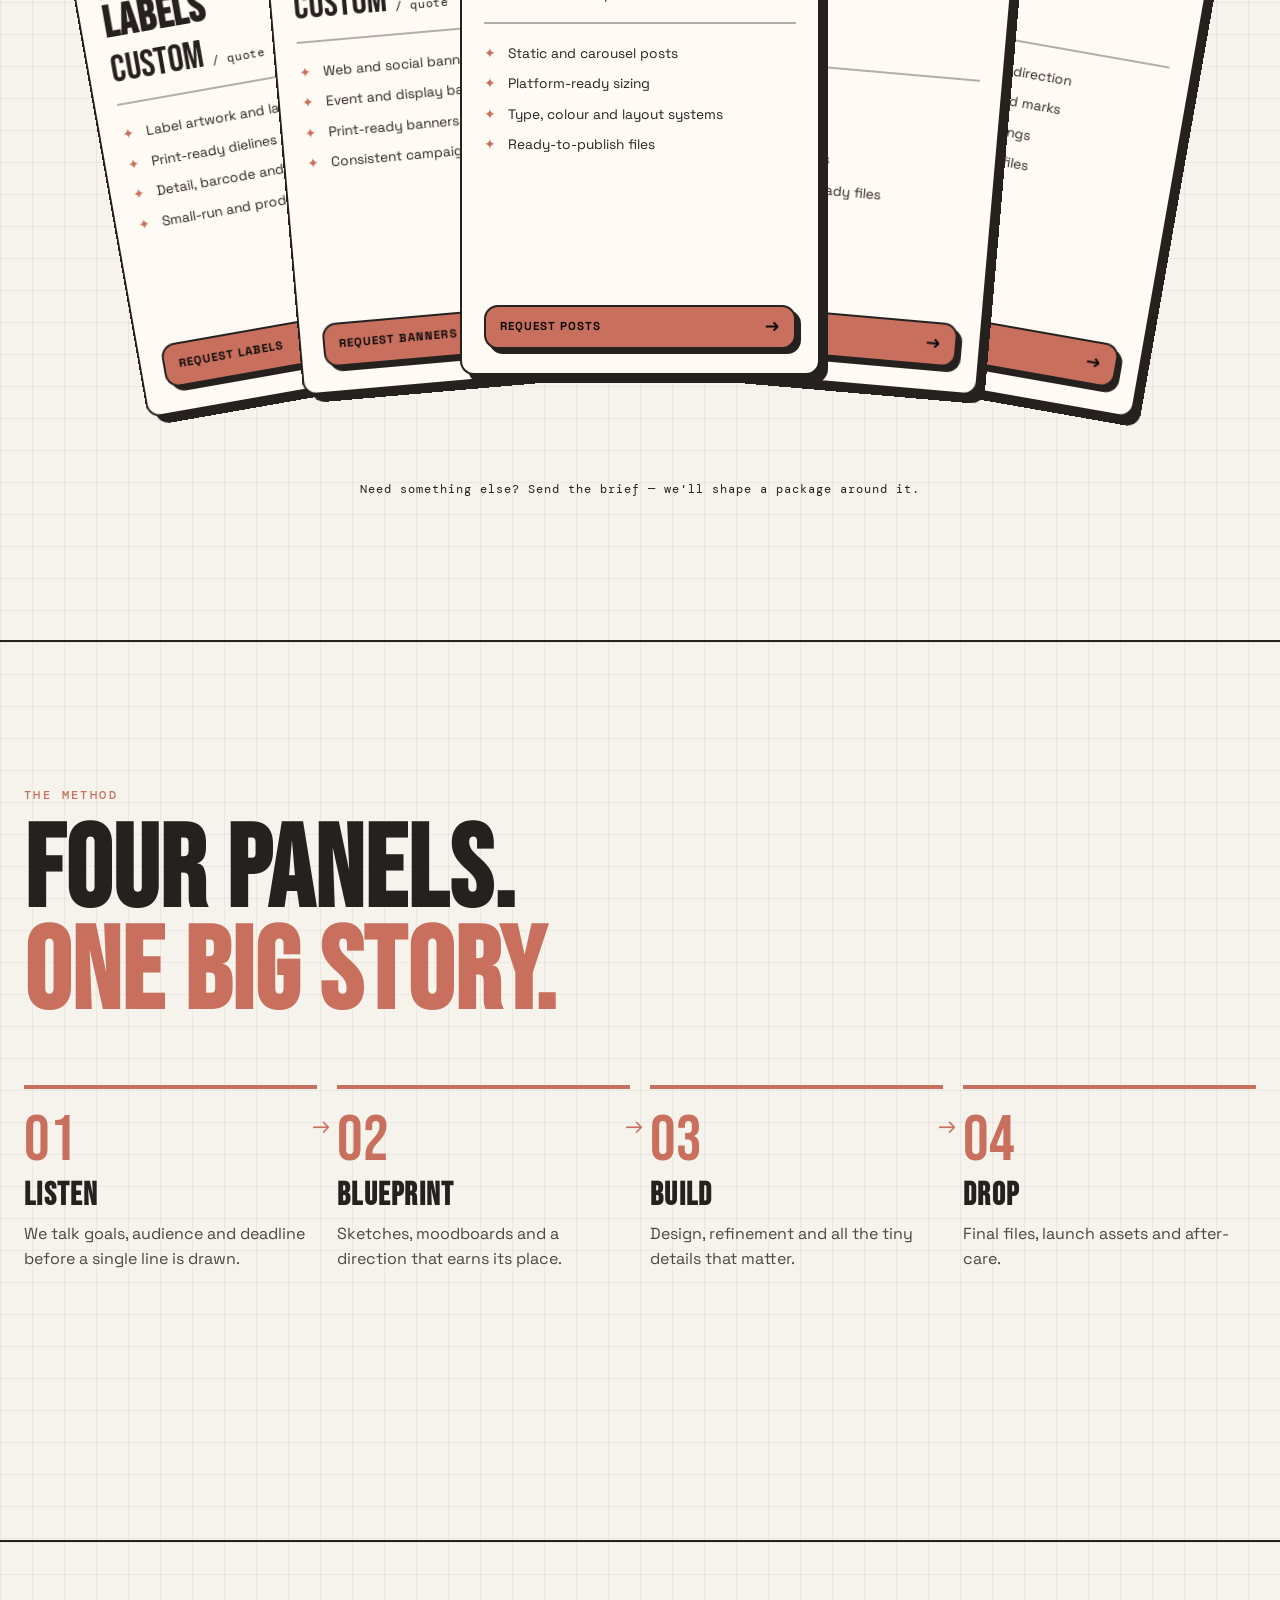
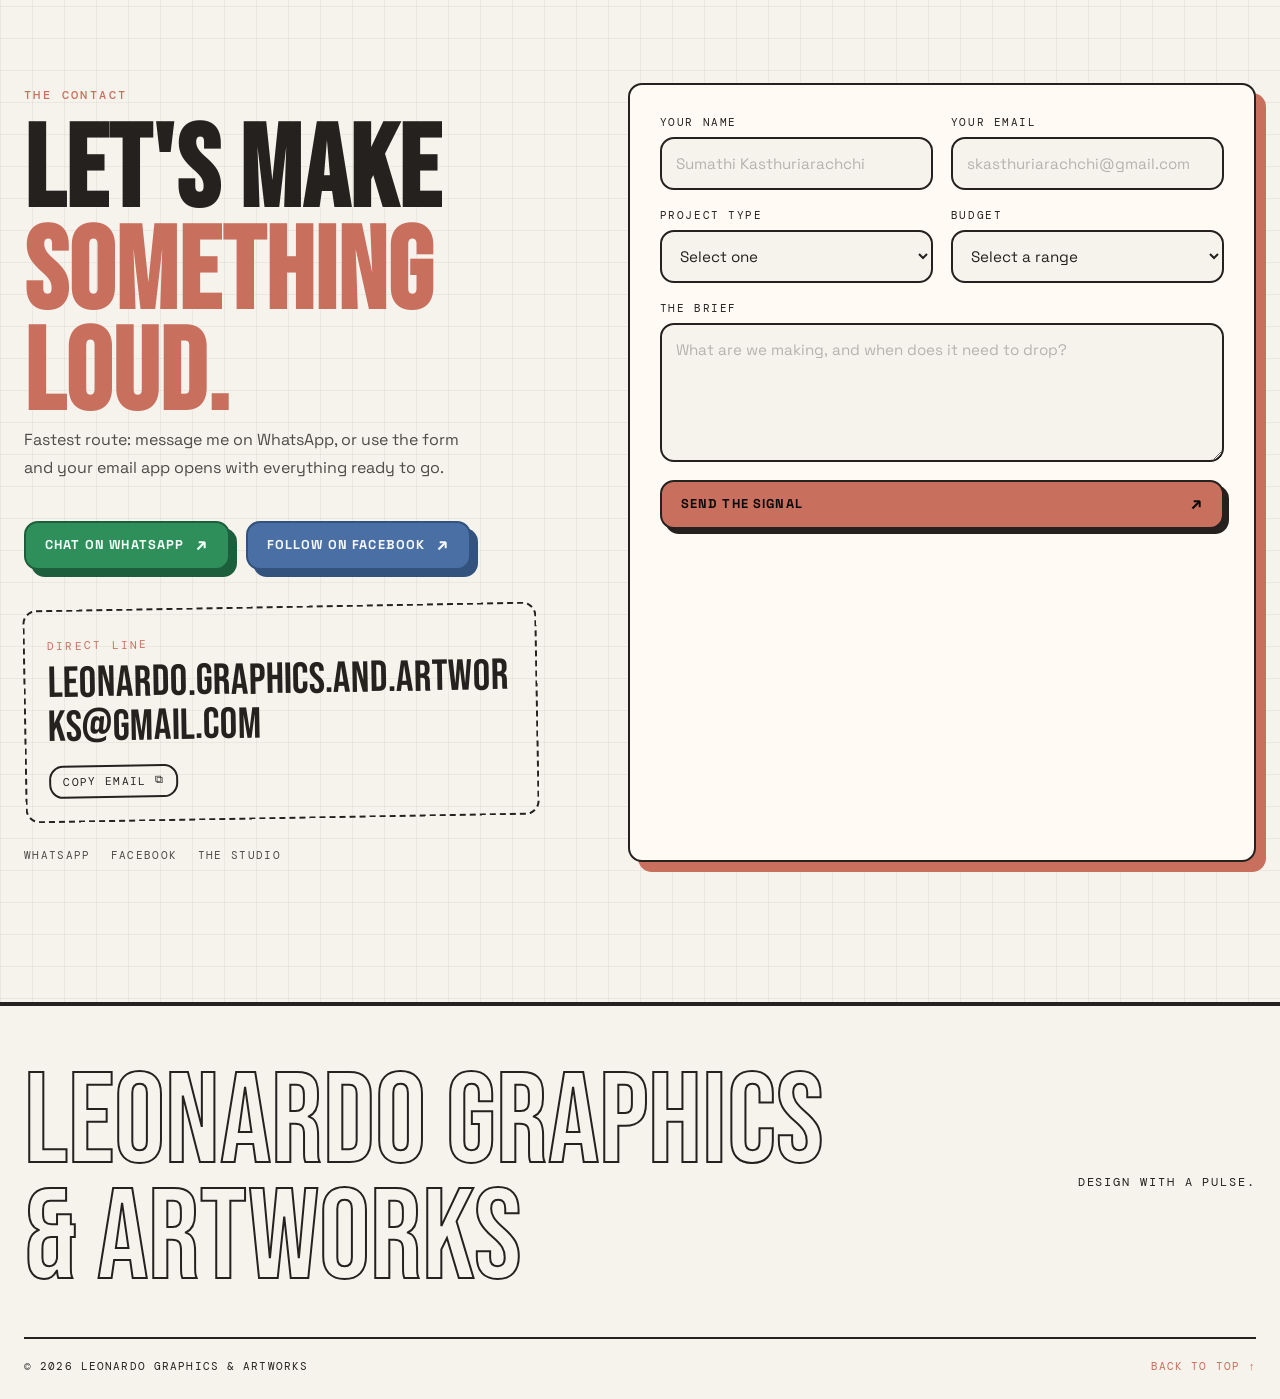
==== commit 27605fa8: "Update index.html" ====
--- a/index.html
+++ b/index.html
@@ -64,7 +64,7 @@
         <div class="hero-visual reveal" style="--delay: 200ms">
           <div class="burst" aria-hidden="true">NEW<br>DESIGNS!</div>
           <div class="portrait-card">
-            <img class="portrait-img" src="assets/images/_myBanner.png" alt="Featured artwork from the Leonardo studio">
+            <img class="portrait-img" src="assets/images/my-banner.png" alt="Featured artwork from the Leonardo studio">
             <div class="portrait-caption"><span>VISUAL DIRECTION</span><span>NO. 001</span></div>
           </div>
           <div class="sticker sticker-one" aria-hidden="true">OPEN FOR<br>COLLABS</div>
--- a/css/template.css
+++ b/css/template.css
@@ -197,7 +197,7 @@
 .hero-visual { position: relative; justify-self: center; width: min(100%, 430px); padding: 24px; }
 .portrait-card { position: relative; border: 3px solid #0b0b0b; background: #f8f1e5; color: #0b0b0b; box-shadow: 14px 14px 0 var(--accent); transform: rotate(2deg); overflow: hidden; animation: cardFloat 6s ease-in-out infinite; }
 .tape { position: absolute; top: 12px; left: 50%; z-index: 4; width: 130px; height: 28px; background: color-mix(in srgb, var(--accent-2) 80%, white); border: 1px solid #0b0b0b; transform: translateX(-50%) rotate(-6deg); opacity: 0.9; }
-.portrait-img { width: 100%; aspect-ratio: 4 / 5; object-fit: cover; background: #111; border-bottom: 3px solid #0b0b0b; }
+.portrait-img { width: 100%; height: auto; object-fit: contain; background: #111; border-bottom: 3px solid #0b0b0b; }
 .portrait-caption { display: flex; justify-content: space-between; gap: 12px; padding: 12px 14px; border-top: 3px solid #0b0b0b; font-family: var(--mono-font); font-size: 0.68rem; letter-spacing: 0.12em; }
 
 .burst {
@@ -258,12 +258,14 @@
 .work-grid { position: relative; z-index: 1; width: min(1240px, 100%); margin: auto; display: grid; grid-template-columns: repeat(3, 1fr); gap: 26px; }
 .work-card, .related-card { border: 2px solid var(--ink); background: var(--panel); box-shadow: 7px 7px 0 var(--ink); outline: none; cursor: pointer; transition: transform 0.35s ease, box-shadow 0.35s ease, background-color 0.6s ease, border-color 0.6s ease; }
 .work-card:hover, .work-card:focus-visible, .related-card:hover { transform: translate(-5px, -7px) rotate(-1deg); box-shadow: 12px 14px 0 var(--accent); }
-.work-art, .related-image { position: relative; height: 260px; display: grid; place-items: center; overflow: hidden; border-bottom: 2px solid var(--ink); background: #111; }
-.work-art img, .related-image img { width: 100%; height: 100%; object-fit: cover; transition: transform 0.6s ease; }
-.work-card:hover .work-art img, .related-card:hover .related-image img { transform: scale(1.06); }
+.work-art, .related-image { position: relative; aspect-ratio: 4 / 3; display: grid; place-items: center; overflow: hidden; border-bottom: 2px solid var(--ink); background: #111; }
+.work-art img, .related-image img { width: 100%; height: 100%; object-fit: contain; }
 .work-art::after { content: ""; position: absolute; inset: 0; background: linear-gradient(180deg, rgba(0,0,0,0.28), rgba(0,0,0,0.12) 50%, rgba(0,0,0,0.55)); pointer-events: none; }
 .work-art span { position: absolute; z-index: 2; left: 18px; bottom: 18px; font-family: var(--display-font); font-size: clamp(2.4rem, 4vw, 3.6rem); line-height: 0.86; color: #fff; text-shadow: 4px 4px 0 #000; transform: rotate(-4deg); text-align: left; }
 .work-art i { position: absolute; top: 12px; right: 14px; z-index: 2; font-family: var(--mono-font); font-style: normal; color: #fff; }
+.journal-grid .work-art { aspect-ratio: 1 / 1; }
+.journal-grid .work-art img { object-fit: contain; }
+.journal-grid .work-art::after { display: none; }
 .work-info { display: grid; grid-template-columns: minmax(0, 1fr) auto; grid-template-areas: "title arrow" "meta arrow"; align-items: center; column-gap: 12px; padding: 18px 20px 20px; }
 .work-info h3 { grid-area: title; margin: 0 0 5px; font-family: var(--display-font); font-size: 2rem; letter-spacing: 0.03em; line-height: 1.05; }
 .work-info p { grid-area: meta; margin: 0; font-family: var(--mono-font); font-size: 0.7rem; letter-spacing: 0.06em; line-height: 1.4; opacity: 0.75; }
@@ -338,7 +340,7 @@
 .meta-divider { width: 1px; height: 24px; background: var(--line); }
 .article-meta a { margin-left: 12px; color: var(--accent); }
 .article-hero { margin: 54px auto 0; width: min(1000px, 100%); }
-.article-hero img { width: 100%; aspect-ratio: 16 / 9; object-fit: cover; border: 2px solid var(--ink); box-shadow: 8px 8px 0 var(--accent); }
+.article-hero img { width: 100%; height: auto; object-fit: contain; border: 2px solid var(--ink); box-shadow: 8px 8px 0 var(--accent); }
 .article-hero figcaption { margin-top: 14px; font-family: var(--mono-font); font-size: 0.7rem; letter-spacing: 0.14em; opacity: 0.75; text-transform: uppercase; }
 
 .article-body-chapter { min-height: auto; }
@@ -358,7 +360,7 @@
 .article-quote p { margin: 0; font-size: clamp(1.3rem, 2.4vw, 1.7rem); line-height: 1.4; font-weight: 600; }
 .article-quote cite { display: block; margin-top: 16px; font-family: var(--mono-font); font-size: 0.7rem; font-style: normal; letter-spacing: 0.16em; opacity: 0.75; text-transform: uppercase; }
 .article-figure { margin: 48px 0; }
-.article-figure img { width: 100%; aspect-ratio: 16 / 10; object-fit: cover; border: 2px solid var(--ink); }
+.article-figure img { width: 100%; height: auto; object-fit: contain; border: 2px solid var(--ink); }
 .article-figure figcaption { margin-top: 10px; font-family: var(--mono-font); font-size: 0.7rem; opacity: 0.75; }
 .article-list { margin: 0 0 32px; padding-left: 22px; }
 .article-list li { margin-bottom: 10px; line-height: 1.7; }
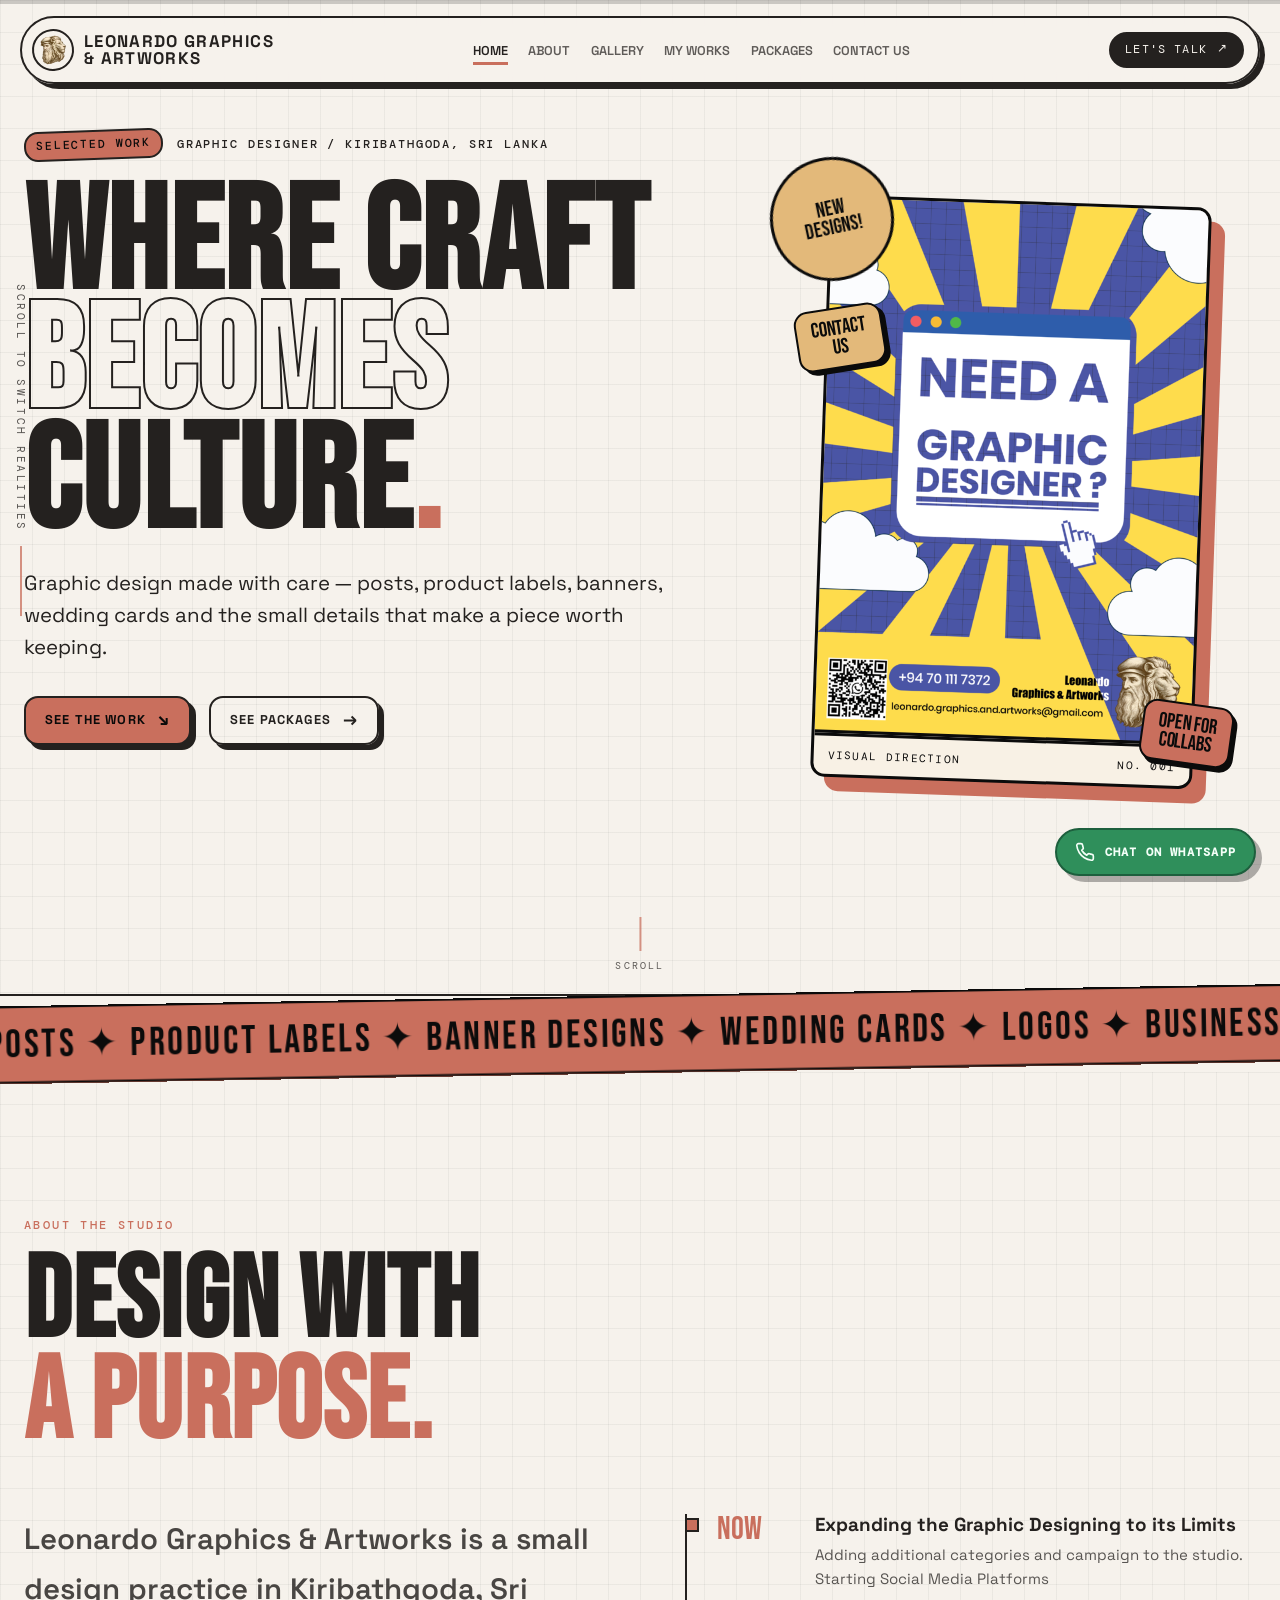
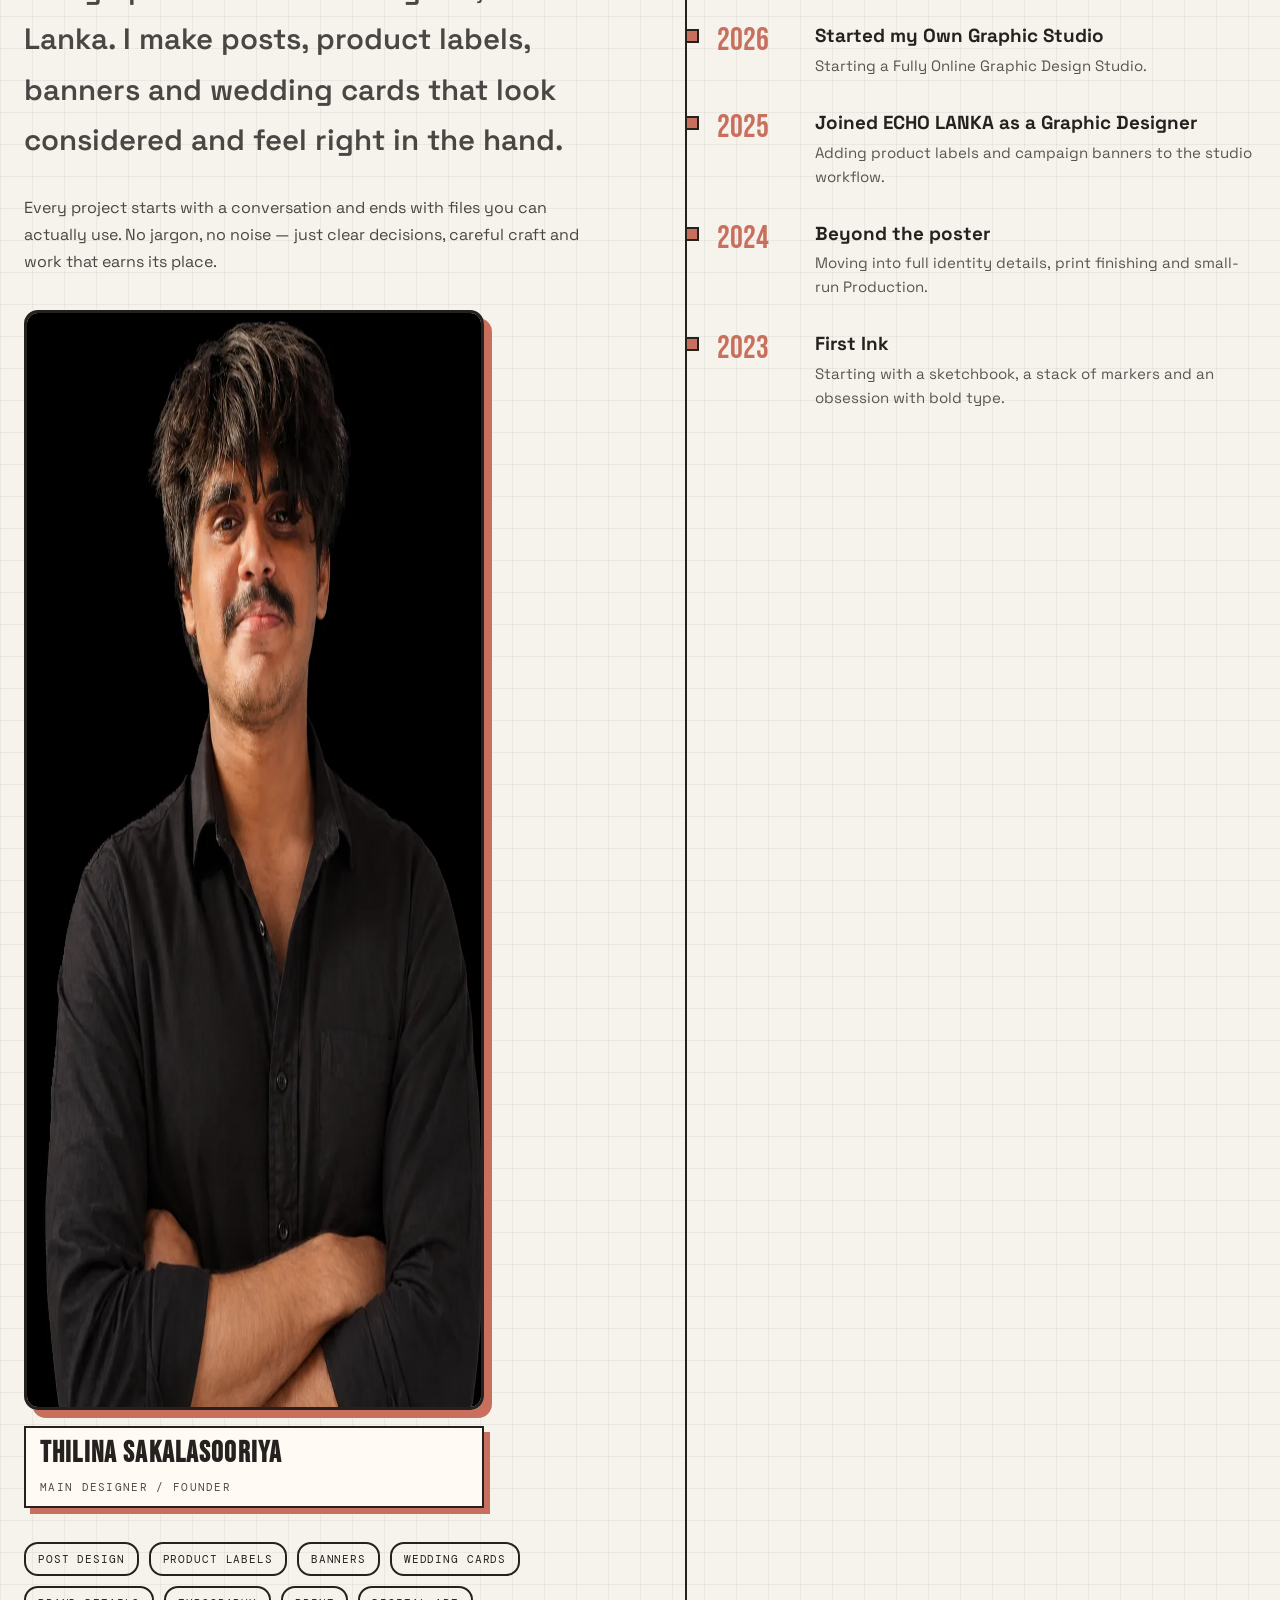
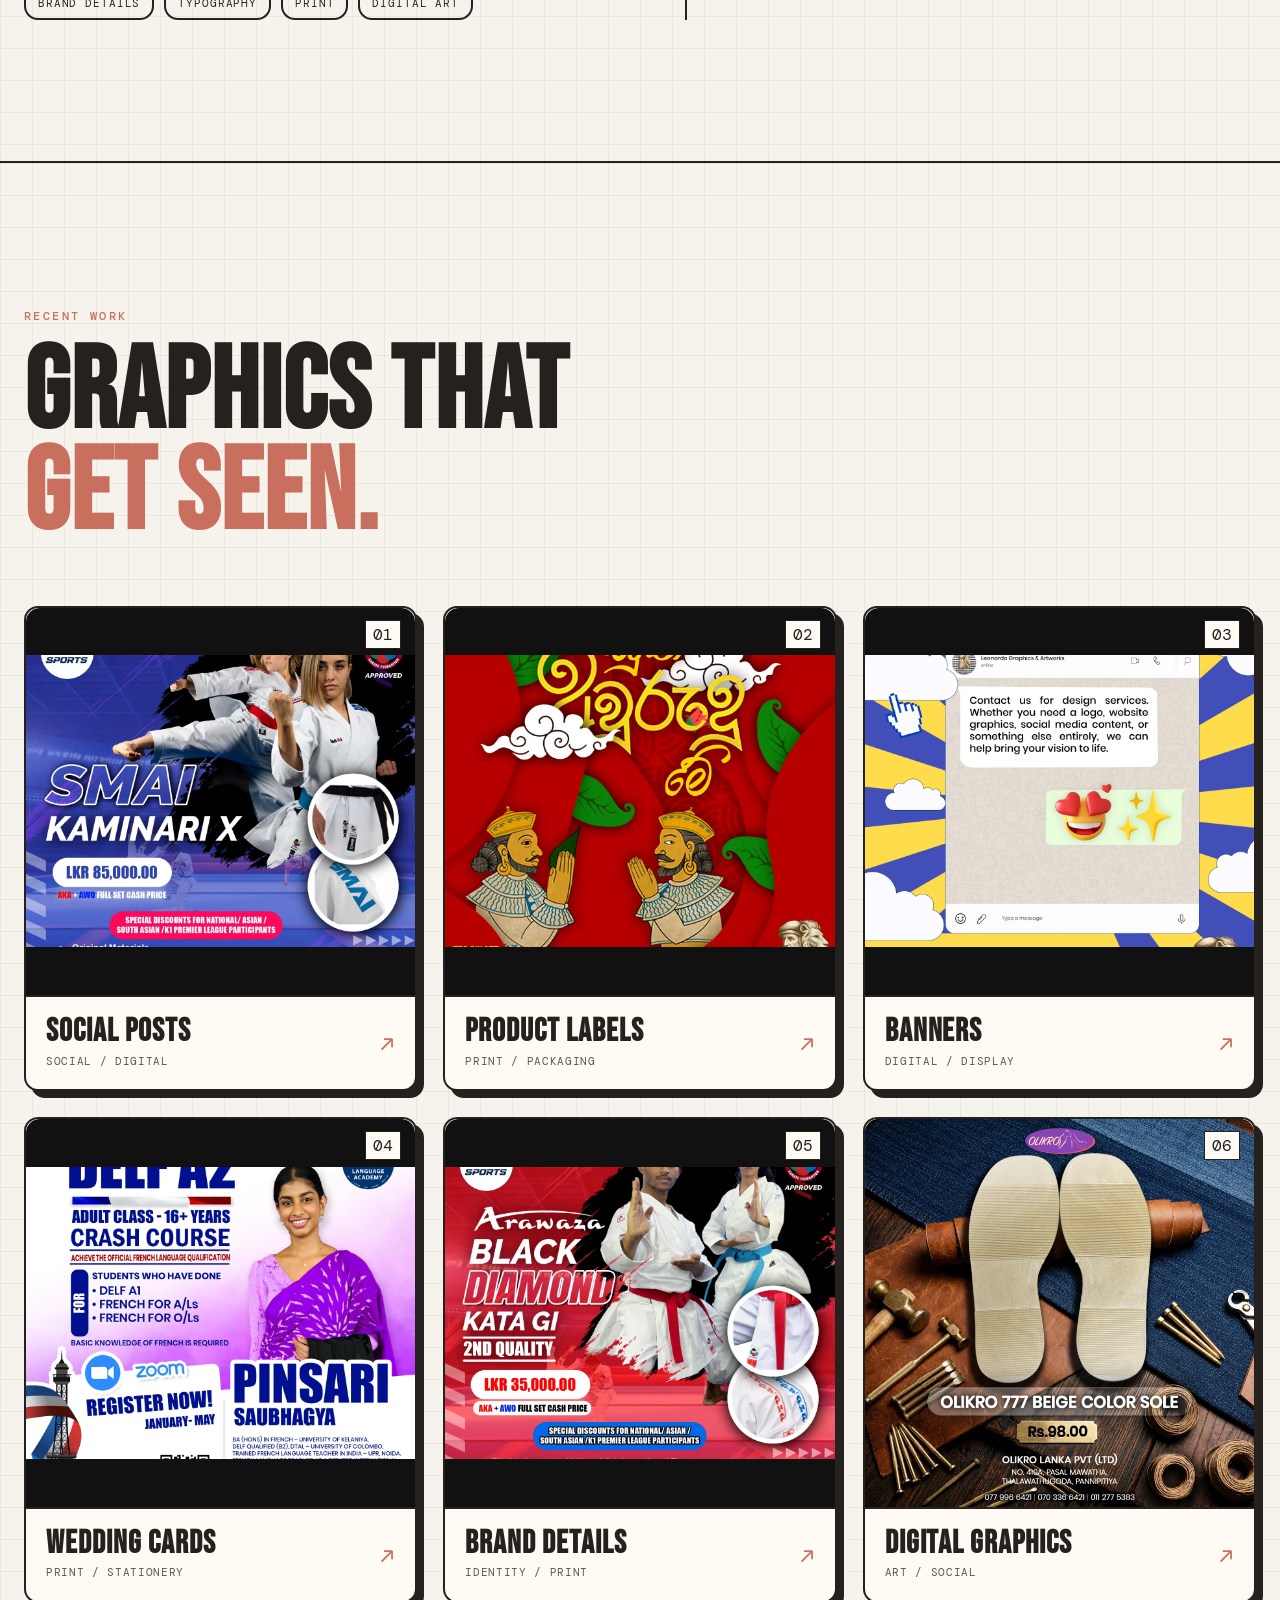
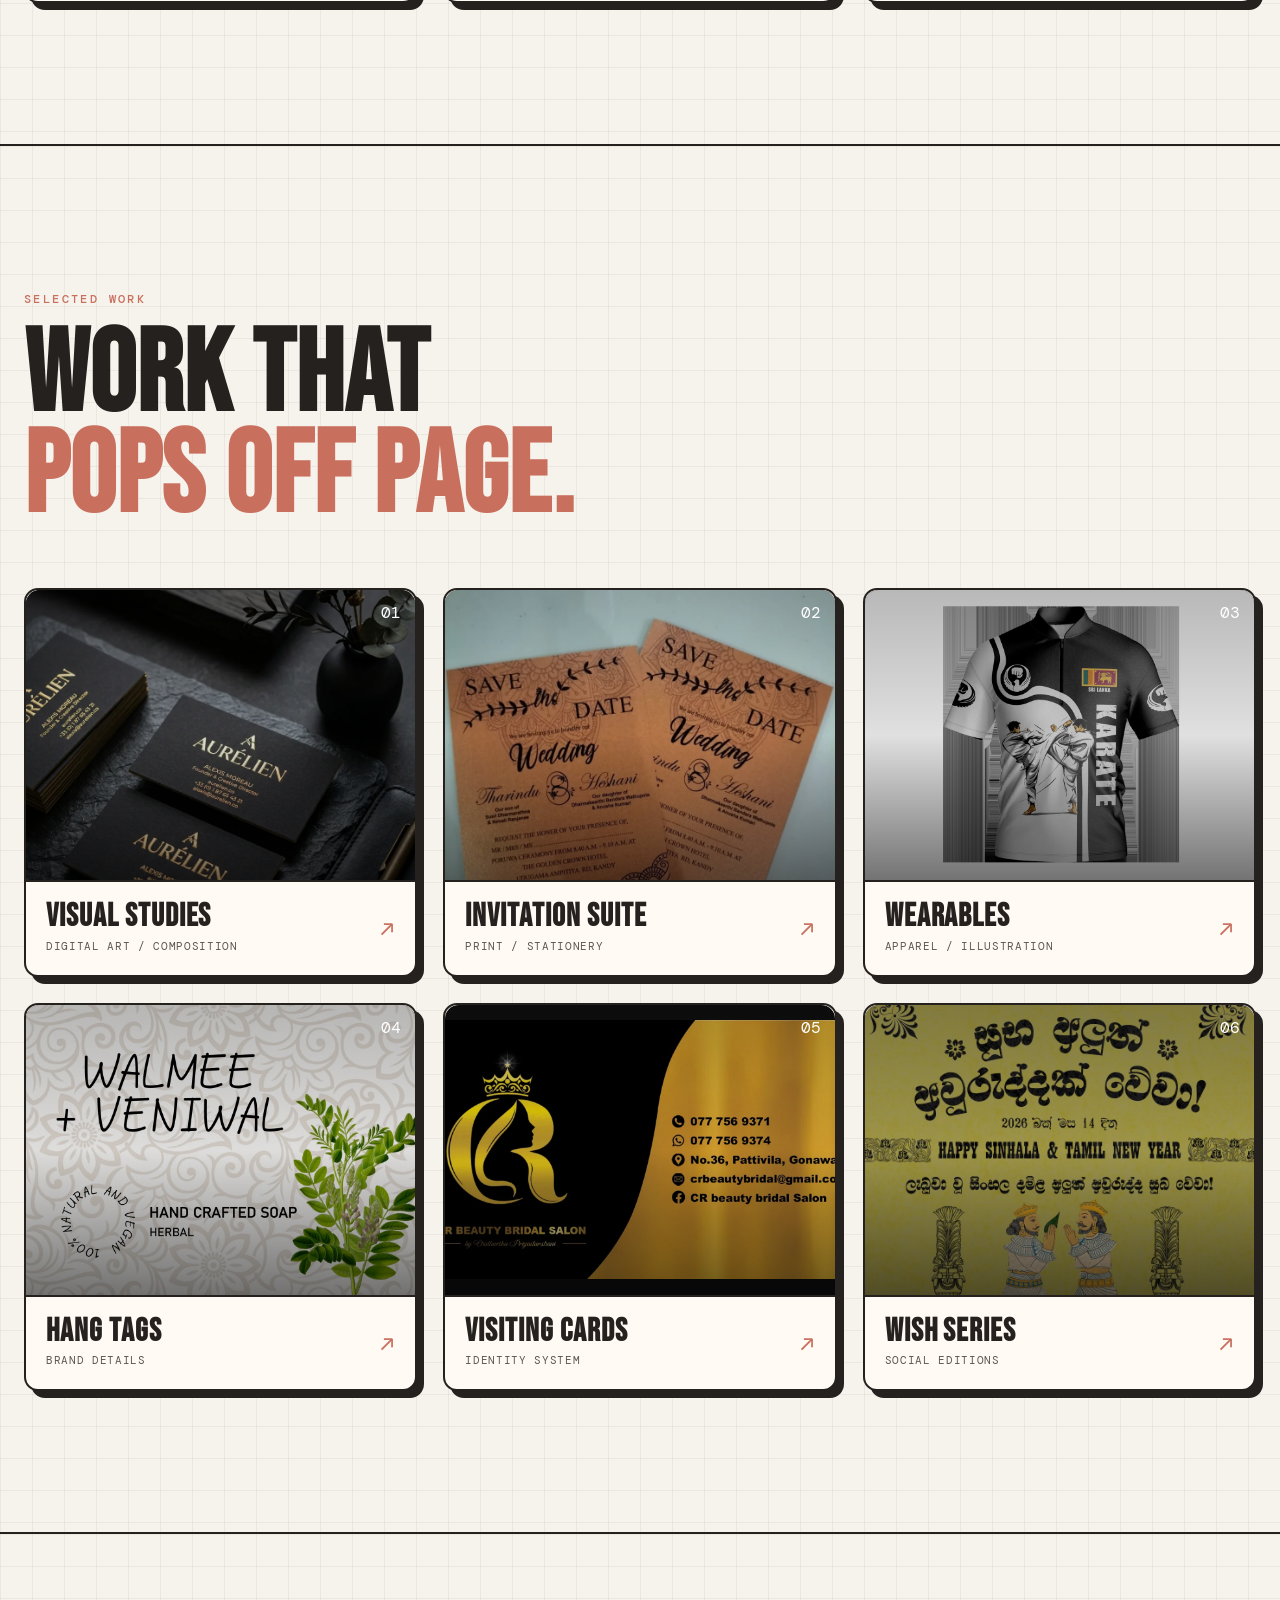
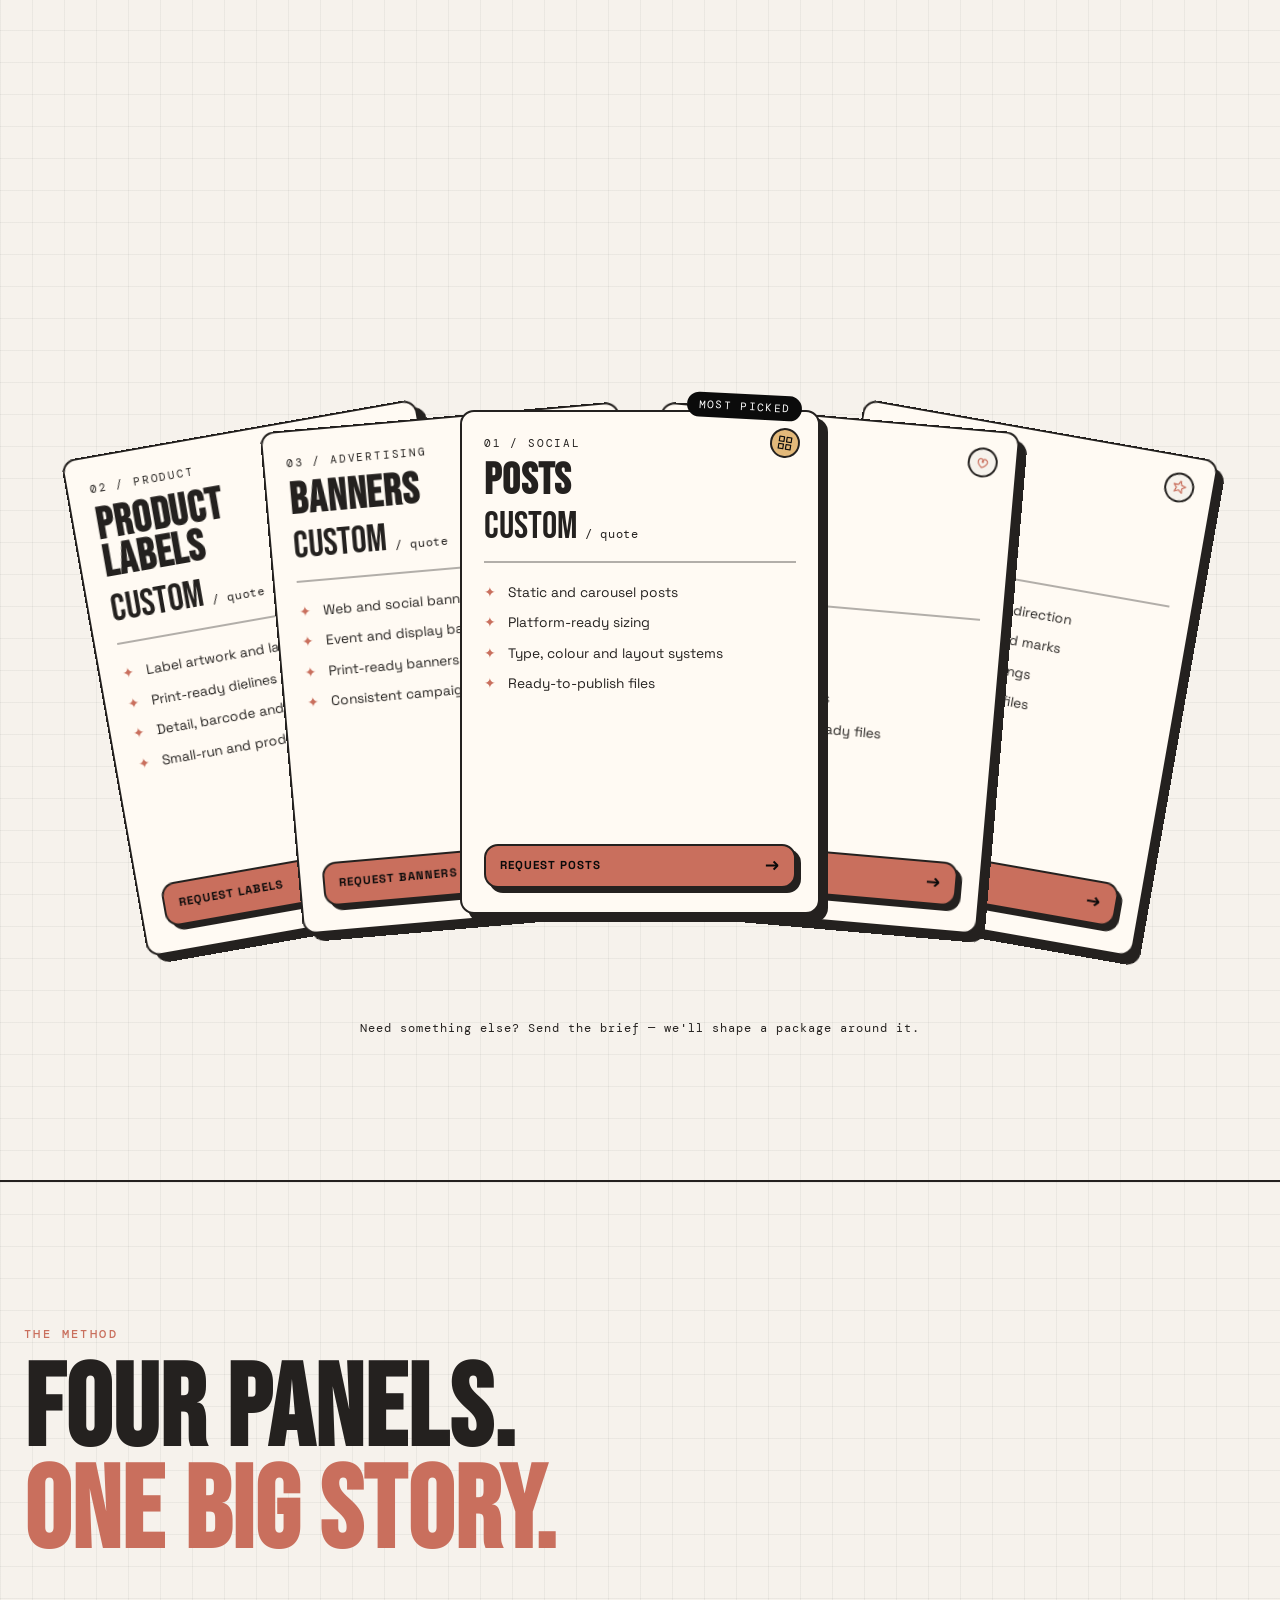
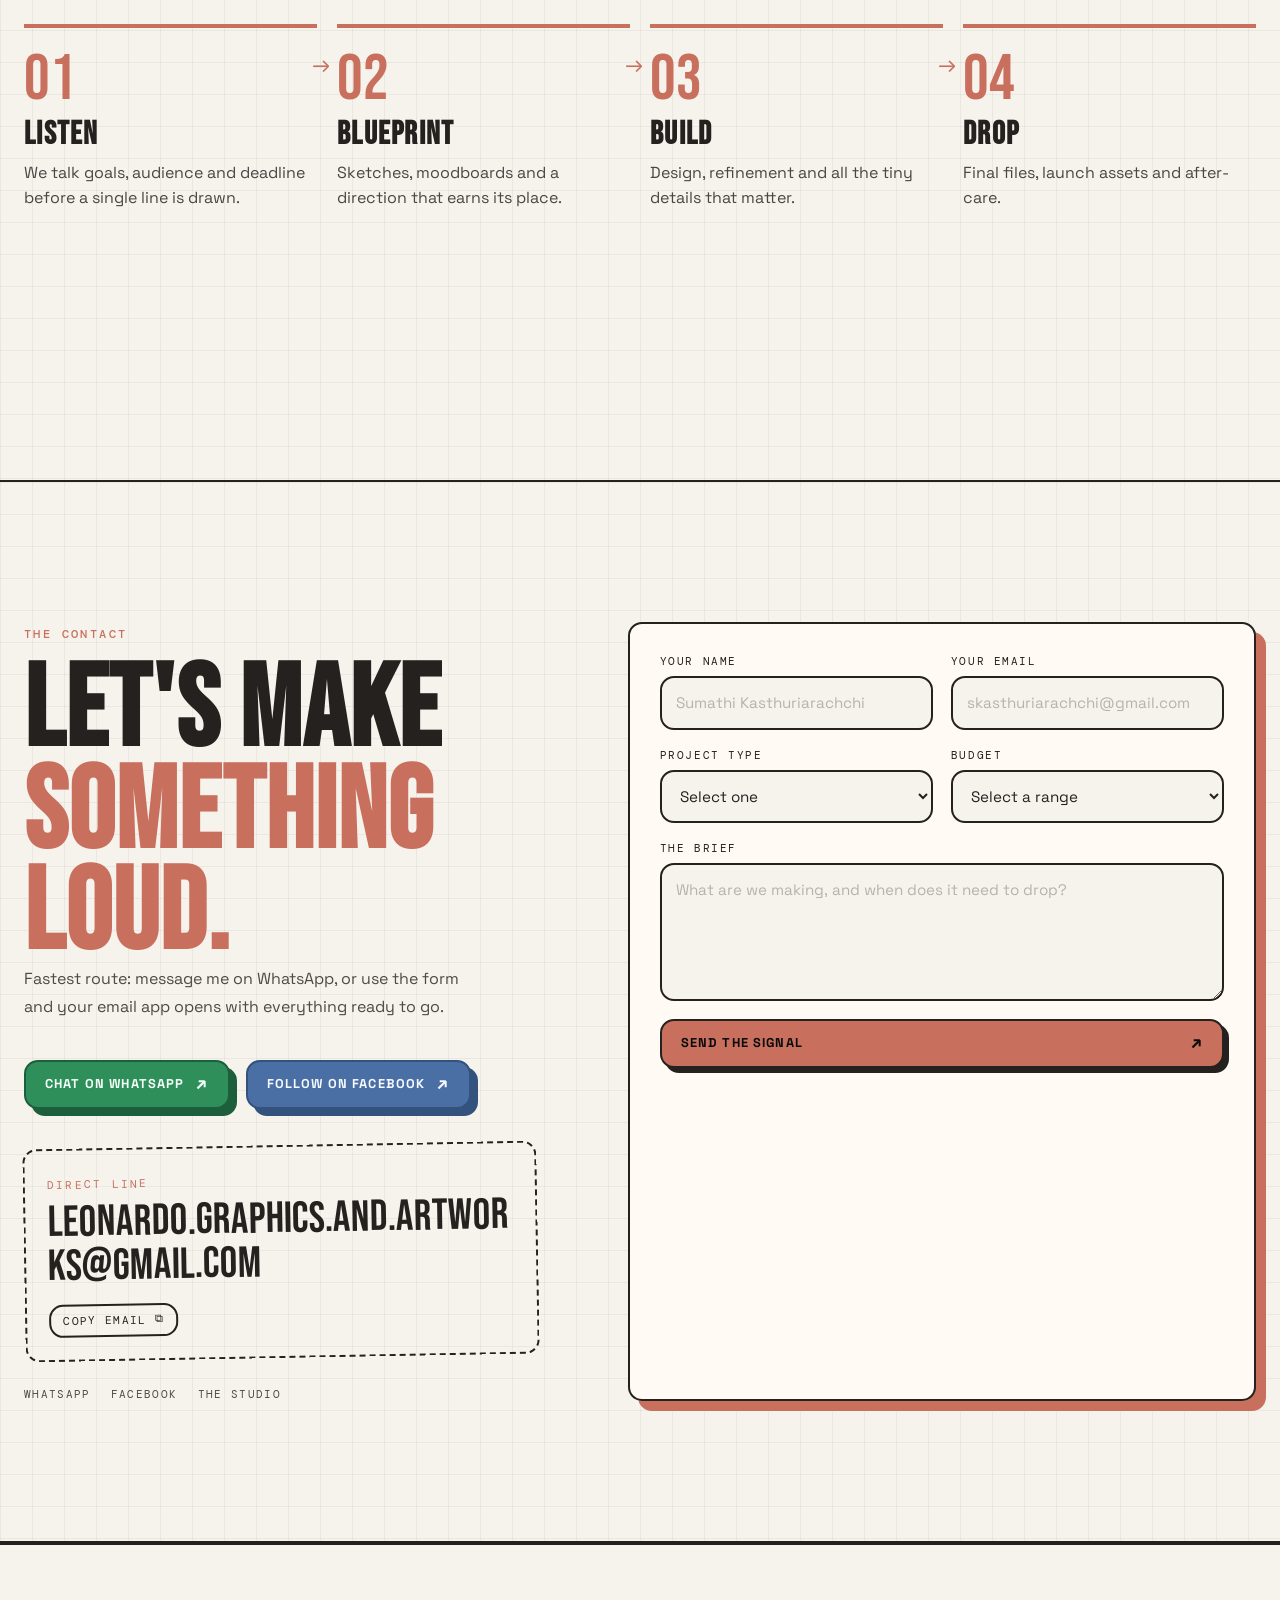
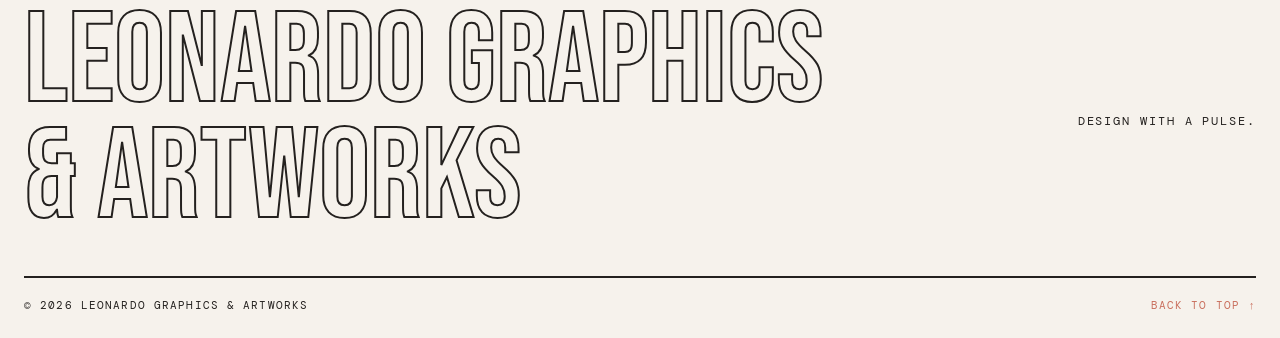
==== commit 083d4dc4: "Update index.html" ====
--- a/index.html
+++ b/index.html
@@ -10,11 +10,11 @@
   <link rel="preconnect" href="https://fonts.googleapis.com">
   <link rel="preconnect" href="https://fonts.gstatic.com" crossorigin>
   <link href="https://fonts.googleapis.com/css2?family=Bebas+Neue&family=DM+Mono:wght@400;500&family=Space+Grotesk:wght@400;500;600;700&display=swap" rel="stylesheet">
-  <link rel="preload" as="image" href="assets/images/cover.webp">
-  <link rel="stylesheet" href="css/template.css">
-  <script src="js/main.js" defer></script>
+  <link rel="stylesheet" href="css/template.css?v=2">
+  <script src="js/main.js?v=2" defer></script>
 </head>
 <body>
+  <a class="skip-link" href="#main">SKIP TO CONTENT</a>
   <div class="page-progress" aria-hidden="true"><span></span></div>
 
   <header class="nav" id="nav">
@@ -36,7 +36,7 @@
 
   <div class="side-rail" aria-hidden="true"><span>SCROLL TO SWITCH REALITIES</span><i></i></div>
 
-  <main>
+  <main id="main">
     <section class="chapter hero" id="home" data-theme="red" data-nav="home">
       <div class="hero-grid">
         <div class="hero-copy">
@@ -64,7 +64,7 @@
         <div class="hero-visual reveal" style="--delay: 200ms">
           <div class="burst" aria-hidden="true">NEW<br>DESIGNS!</div>
           <div class="portrait-card">
-            <img class="portrait-img" src="assets/images/my-banner.png" alt="Featured artwork from the Leonardo studio">
+            <img class="portrait-img" src="assets/images/my-banner.png" alt="Featured artwork from the Leonardo studio" width="620" height="877">
             <div class="portrait-caption"><span>VISUAL DIRECTION</span><span>NO. 001</span></div>
           </div>
           <div class="sticker sticker-one" aria-hidden="true">OPEN FOR<br>COLLABS</div>
@@ -90,7 +90,7 @@
         <div class="story reveal">
           <p class="lead">Leonardo Graphics &amp; Artworks is a small design practice in Kiribathgoda, Sri Lanka. I make posts, product labels, banners and wedding cards that look considered and feel right in the hand.</p>
           <p>Every project starts with a conversation and ends with files you can actually use. No jargon, no noise — just clear decisions, careful craft and work that earns its place.</p>
-          <img class="editor-image" src="assets/images/editor.webp" alt="Thilina, main designer at Leonardo Graphics &amp; Artworks" loading="lazy">
+          <img class="editor-image" src="assets/images/editor.webp" alt="Thilina, main designer at Leonardo Graphics &amp; Artworks" loading="lazy" width="900" height="1100">
           <div class="editor-caption">
             <strong>THILINA SAKALASOORIYA</strong><br>
             <span>MAIN DESIGNER / FOUNDER</span>
@@ -115,30 +115,30 @@
         <h2>GRAPHICS THAT<br><em>GET SEEN.</em></h2>
       </div>
       <div class="work-grid journal-grid">
-        <article class="work-card journal-card reveal" tabindex="0">
-          <div class="work-art"><img src="assets/images/story-01.webp" alt="Social post design" loading="lazy"><i>01</i></div>
+        <a class="work-card journal-card reveal" href="story.html?id=the-art-of-seeing">
+          <div class="work-art"><img src="assets/images/story-01.webp" alt="Social post design" loading="lazy" width="1200" height="900"><i>01</i></div>
           <div class="work-info"><h3>Social Posts</h3><p>SOCIAL / DIGITAL</p><span class="arrow">↗</span></div>
-        </article>
-        <article class="work-card journal-card reveal" style="--delay: 60ms" tabindex="0">
-          <div class="work-art"><img src="assets/images/story-02.webp" alt="Product label design" loading="lazy"><i>02</i></div>
+        </a>
+        <a class="work-card journal-card reveal" style="--delay: 60ms" href="story.html?id=quiet-objects">
+          <div class="work-art"><img src="assets/images/story-02.webp" alt="Product label design" loading="lazy" width="1200" height="900"><i>02</i></div>
           <div class="work-info"><h3>Product Labels</h3><p>PRINT / PACKAGING</p><span class="arrow">↗</span></div>
-        </article>
-        <article class="work-card journal-card reveal" style="--delay: 120ms" tabindex="0">
-          <div class="work-art"><img src="assets/images/story-03.webp" alt="Banner design" loading="lazy"><i>03</i></div>
+        </a>
+        <a class="work-card journal-card reveal" style="--delay: 120ms" href="story.html?id=studio-restraint">
+          <div class="work-art"><img src="assets/images/story-03.webp" alt="Banner design" loading="lazy" width="1200" height="900"><i>03</i></div>
           <div class="work-info"><h3>Banners</h3><p>DIGITAL / DISPLAY</p><span class="arrow">↗</span></div>
-        </article>
-        <article class="work-card journal-card reveal" tabindex="0">
-          <div class="work-art"><img src="assets/images/story-04.webp" alt="Wedding card design" loading="lazy"><i>04</i></div>
+        </a>
+        <a class="work-card journal-card reveal" href="story.html?id=color-considered">
+          <div class="work-art"><img src="assets/images/story-04.webp" alt="Wedding card design" loading="lazy" width="1200" height="900"><i>04</i></div>
           <div class="work-info"><h3>Wedding Cards</h3><p>PRINT / STATIONERY</p><span class="arrow">↗</span></div>
-        </article>
-        <article class="work-card journal-card reveal" style="--delay: 60ms" tabindex="0">
-          <div class="work-art"><img src="assets/images/story-05.webp" alt="Brand detail design" loading="lazy"><i>05</i></div>
+        </a>
+        <a class="work-card journal-card reveal" style="--delay: 60ms" href="story.html?id=the-paper-test">
+          <div class="work-art"><img src="assets/images/story-05.webp" alt="Brand detail design" loading="lazy" width="1200" height="900"><i>05</i></div>
           <div class="work-info"><h3>Brand Details</h3><p>IDENTITY / PRINT</p><span class="arrow">↗</span></div>
-        </article>
-        <article class="work-card journal-card reveal" style="--delay: 120ms" tabindex="0">
-          <div class="work-art"><img src="assets/images/story-06.webp" alt="Digital graphic design" loading="lazy"><i>06</i></div>
+        </a>
+        <a class="work-card journal-card reveal" style="--delay: 120ms" href="story.html?id=making-it-last">
+          <div class="work-art"><img src="assets/images/story-06.webp" alt="Digital graphic design" loading="lazy" width="750" height="750"><i>06</i></div>
           <div class="work-info"><h3>Digital Graphics</h3><p>ART / SOCIAL</p><span class="arrow">↗</span></div>
-        </article>
+        </a>
       </div>
     </section>
 
@@ -148,30 +148,30 @@
         <h2>WORK THAT<br><em>POPS OFF PAGE.</em></h2>
       </div>
       <div class="work-grid">
-        <article class="work-card reveal" tabindex="0">
-          <div class="work-art"><img src="assets/images/gallery-01.webp" alt="Visual studies artwork" loading="lazy"><i>01</i></div>
+        <a class="work-card reveal" href="story.html?id=the-art-of-seeing">
+          <div class="work-art"><img src="assets/images/gallery-01.webp" alt="Visual studies artwork" loading="lazy" width="900" height="900"><i>01</i></div>
           <div class="work-info"><h3>Visual Studies</h3><p>DIGITAL ART / COMPOSITION</p><span class="arrow">↗</span></div>
-        </article>
-        <article class="work-card reveal" style="--delay: 60ms" tabindex="0">
-          <div class="work-art"><img src="assets/images/gallery-02.webp" alt="Invitation design" loading="lazy"><i>02</i></div>
+        </a>
+        <a class="work-card reveal" style="--delay: 60ms" href="story.html?id=quiet-objects">
+          <div class="work-art"><img src="assets/images/gallery-02.webp" alt="Invitation design" loading="lazy" width="900" height="900"><i>02</i></div>
           <div class="work-info"><h3>Invitation Suite</h3><p>PRINT / STATIONERY</p><span class="arrow">↗</span></div>
-        </article>
-        <article class="work-card reveal" style="--delay: 120ms" tabindex="0">
-          <div class="work-art"><img src="assets/images/gallery-03.webp" alt="T-shirt design" loading="lazy"><i>03</i></div>
+        </a>
+        <a class="work-card reveal" style="--delay: 120ms" href="story.html?id=the-paper-test">
+          <div class="work-art"><img src="assets/images/gallery-03.webp" alt="T-shirt design" loading="lazy" width="1200" height="900"><i>03</i></div>
           <div class="work-info"><h3>Wearables</h3><p>APPAREL / ILLUSTRATION</p><span class="arrow">↗</span></div>
-        </article>
-        <article class="work-card reveal" tabindex="0">
-          <div class="work-art"><img src="assets/images/gallery-04.webp" alt="Hang tag design" loading="lazy"><i>04</i></div>
+        </a>
+        <a class="work-card reveal" href="story.html?id=color-considered">
+          <div class="work-art"><img src="assets/images/gallery-04.webp" alt="Hang tag design" loading="lazy" width="1200" height="900"><i>04</i></div>
           <div class="work-info"><h3>Hang Tags</h3><p>BRAND DETAILS</p><span class="arrow">↗</span></div>
-        </article>
-        <article class="work-card reveal" style="--delay: 60ms" tabindex="0">
-          <div class="work-art"><img src="assets/images/gallery-05.webp" alt="Visiting card design" loading="lazy"><i>05</i></div>
+        </a>
+        <a class="work-card reveal" style="--delay: 60ms" href="story.html?id=making-it-last">
+          <div class="work-art"><img src="assets/images/gallery-05.webp" alt="Visiting card design" loading="lazy" width="1200" height="800"><i>05</i></div>
           <div class="work-info"><h3>Visiting Cards</h3><p>IDENTITY SYSTEM</p><span class="arrow">↗</span></div>
-        </article>
-        <article class="work-card reveal" style="--delay: 120ms" tabindex="0">
-          <div class="work-art"><img src="assets/images/gallery-06.webp" alt="Wish series poster design" loading="lazy"><i>06</i></div>
+        </a>
+        <a class="work-card reveal" style="--delay: 120ms" href="story.html?id=studio-restraint">
+          <div class="work-art"><img src="assets/images/gallery-06.webp" alt="Wish series poster design" loading="lazy" width="900" height="1100"><i>06</i></div>
           <div class="work-info"><h3>Wish Series</h3><p>SOCIAL EDITIONS</p><span class="arrow">↗</span></div>
-        </article>
+        </a>
       </div>
     </section>
 
--- a/css/template.css
+++ b/css/template.css
@@ -38,11 +38,13 @@
 .btn span, .nav-cta span, .copy-btn span { display: inline-grid; place-items: center; transform: translateY(-1px); }
 .logo { line-height: 1; }
 .logo-text { display: inline-flex; align-items: flex-start; line-height: 1; }
-.logo-text sup { margin-left: 2px; transform: translateY(-2px); }
 .nav-links a { display: inline-flex; align-items: center; }
 .stats strong, .price, .year, .step > span, .footer-top span:first-child, .article-title, .section-head h2, .contact-copy h2 { font-variant-numeric: tabular-nums; }
 
 :focus-visible { outline: 3px solid var(--accent); outline-offset: 3px; }
+
+.skip-link { position: fixed; top: 8px; left: 8px; z-index: 10001; padding: 10px 14px; border: 2px solid var(--ink); background: var(--panel); color: var(--ink); font-family: var(--mono-font); font-size: 0.7rem; letter-spacing: 0.1em; transform: translateY(-160%); }
+.skip-link:focus { transform: translateY(0); }
 
 .page-progress { position: fixed; inset: 0 0 auto; height: 4px; z-index: 10000; background: rgba(0, 0, 0, 0.18); }
 .page-progress span { display: block; width: 0; height: 100%; background: var(--accent); transition: background-color 0.6s ease; }
@@ -196,7 +198,6 @@
 
 .hero-visual { position: relative; justify-self: center; width: min(100%, 430px); padding: 24px; }
 .portrait-card { position: relative; border: 3px solid #0b0b0b; background: #f8f1e5; color: #0b0b0b; box-shadow: 14px 14px 0 var(--accent); transform: rotate(2deg); overflow: hidden; animation: cardFloat 6s ease-in-out infinite; }
-.tape { position: absolute; top: 12px; left: 50%; z-index: 4; width: 130px; height: 28px; background: color-mix(in srgb, var(--accent-2) 80%, white); border: 1px solid #0b0b0b; transform: translateX(-50%) rotate(-6deg); opacity: 0.9; }
 .portrait-img { width: 100%; height: auto; object-fit: contain; background: #111; border-bottom: 3px solid #0b0b0b; }
 .portrait-caption { display: flex; justify-content: space-between; gap: 12px; padding: 12px 14px; border-top: 3px solid #0b0b0b; font-family: var(--mono-font); font-size: 0.68rem; letter-spacing: 0.12em; }
 
@@ -256,16 +257,19 @@
 .timeline p { margin: 0; line-height: 1.6; opacity: 0.75; font-size: 0.94rem; }
 
 .work-grid { position: relative; z-index: 1; width: min(1240px, 100%); margin: auto; display: grid; grid-template-columns: repeat(3, 1fr); gap: 26px; }
-.work-card, .related-card { border: 2px solid var(--ink); background: var(--panel); box-shadow: 7px 7px 0 var(--ink); outline: none; cursor: pointer; transition: transform 0.35s ease, box-shadow 0.35s ease, background-color 0.6s ease, border-color 0.6s ease; }
+.work-card, .related-card { display: block; border: 2px solid var(--ink); background: var(--panel); color: inherit; box-shadow: 7px 7px 0 var(--ink); cursor: pointer; transition: transform 0.35s ease, box-shadow 0.35s ease, background-color 0.6s ease, border-color 0.6s ease; }
 .work-card:hover, .work-card:focus-visible, .related-card:hover { transform: translate(-5px, -7px) rotate(-1deg); box-shadow: 12px 14px 0 var(--accent); }
 .work-art, .related-image { position: relative; aspect-ratio: 4 / 3; display: grid; place-items: center; overflow: hidden; border-bottom: 2px solid var(--ink); background: #111; }
 .work-art img, .related-image img { width: 100%; height: 100%; object-fit: contain; }
 .work-art::after { content: ""; position: absolute; inset: 0; background: linear-gradient(180deg, rgba(0,0,0,0.28), rgba(0,0,0,0.12) 50%, rgba(0,0,0,0.55)); pointer-events: none; }
-.work-art span { position: absolute; z-index: 2; left: 18px; bottom: 18px; font-family: var(--display-font); font-size: clamp(2.4rem, 4vw, 3.6rem); line-height: 0.86; color: #fff; text-shadow: 4px 4px 0 #000; transform: rotate(-4deg); text-align: left; }
 .work-art i { position: absolute; top: 12px; right: 14px; z-index: 2; font-family: var(--mono-font); font-style: normal; color: #fff; }
-.journal-grid .work-art { aspect-ratio: 1 / 1; }
-.journal-grid .work-art img { object-fit: contain; }
+/* Gallery grid: square 1:1 cards, full artwork visible, no crop or hover zoom */
+.journal-grid .work-art { width: 100%; height: auto; aspect-ratio: 1 / 1; }
+.journal-grid .work-art img { width: 100%; height: 100%; max-width: 100%; max-height: 100%; object-fit: contain; object-position: center; transform: none !important; }
 .journal-grid .work-art::after { display: none; }
+.journal-grid .work-card:hover .work-art img,
+.journal-grid .work-card:focus-visible .work-art img { transform: none !important; }
+.journal-grid .work-art i { padding: 3px 7px; border: 1px solid var(--ink); background: var(--panel); color: var(--ink); text-shadow: none; }
 .work-info { display: grid; grid-template-columns: minmax(0, 1fr) auto; grid-template-areas: "title arrow" "meta arrow"; align-items: center; column-gap: 12px; padding: 18px 20px 20px; }
 .work-info h3 { grid-area: title; margin: 0 0 5px; font-family: var(--display-font); font-size: 2rem; letter-spacing: 0.03em; line-height: 1.05; }
 .work-info p { grid-area: meta; margin: 0; font-family: var(--mono-font); font-size: 0.7rem; letter-spacing: 0.06em; line-height: 1.4; opacity: 0.75; }
@@ -346,7 +350,8 @@
 .article-body-chapter { min-height: auto; }
 .article-layout { position: relative; z-index: 1; width: min(1180px, 100%); margin: auto; display: grid; grid-template-columns: 200px minmax(0, 760px); gap: clamp(36px, 6vw, 80px); align-items: start; }
 .article-aside { position: sticky; top: 120px; }
-.article-aside nav { display: flex; flex-direction: column; gap: 12px; margin-top: 20px; }
+.article-aside nav { margin-top: 20px; }
+.article-toc-list { display: flex; flex-direction: column; gap: 12px; margin: 0; padding: 0; list-style: none; }
 .article-aside nav a { font-family: var(--mono-font); font-size: 0.72rem; line-height: 1.4; opacity: 0.72; transition: opacity 0.25s ease, transform 0.25s ease; }
 .article-aside nav a:hover, .article-aside nav a.active { opacity: 1; color: var(--accent); transform: translateX(4px); }
 .aside-back { display: inline-block; margin-top: 34px; font-family: var(--mono-font); font-size: 0.7rem; opacity: 0.8; }
@@ -445,7 +450,6 @@
   .sticker { font-size: 1rem; padding: 8px 10px; }
   .section-head h2, .contact-copy h2 { font-size: clamp(3rem, 14vw, 5.5rem); }
   .work-grid { grid-template-columns: 1fr; }
-  .art { height: 240px; }
   .form-row { grid-template-columns: 1fr; gap: 0; }
   .contact-form { padding: 22px; }
   .process-steps { grid-template-columns: 1fr; }
@@ -475,7 +479,6 @@
 .copy-btn,
 .direct-card,
 .portrait-card,
-.tape,
 .editor-image,
 .work-card,
 .related-card,
